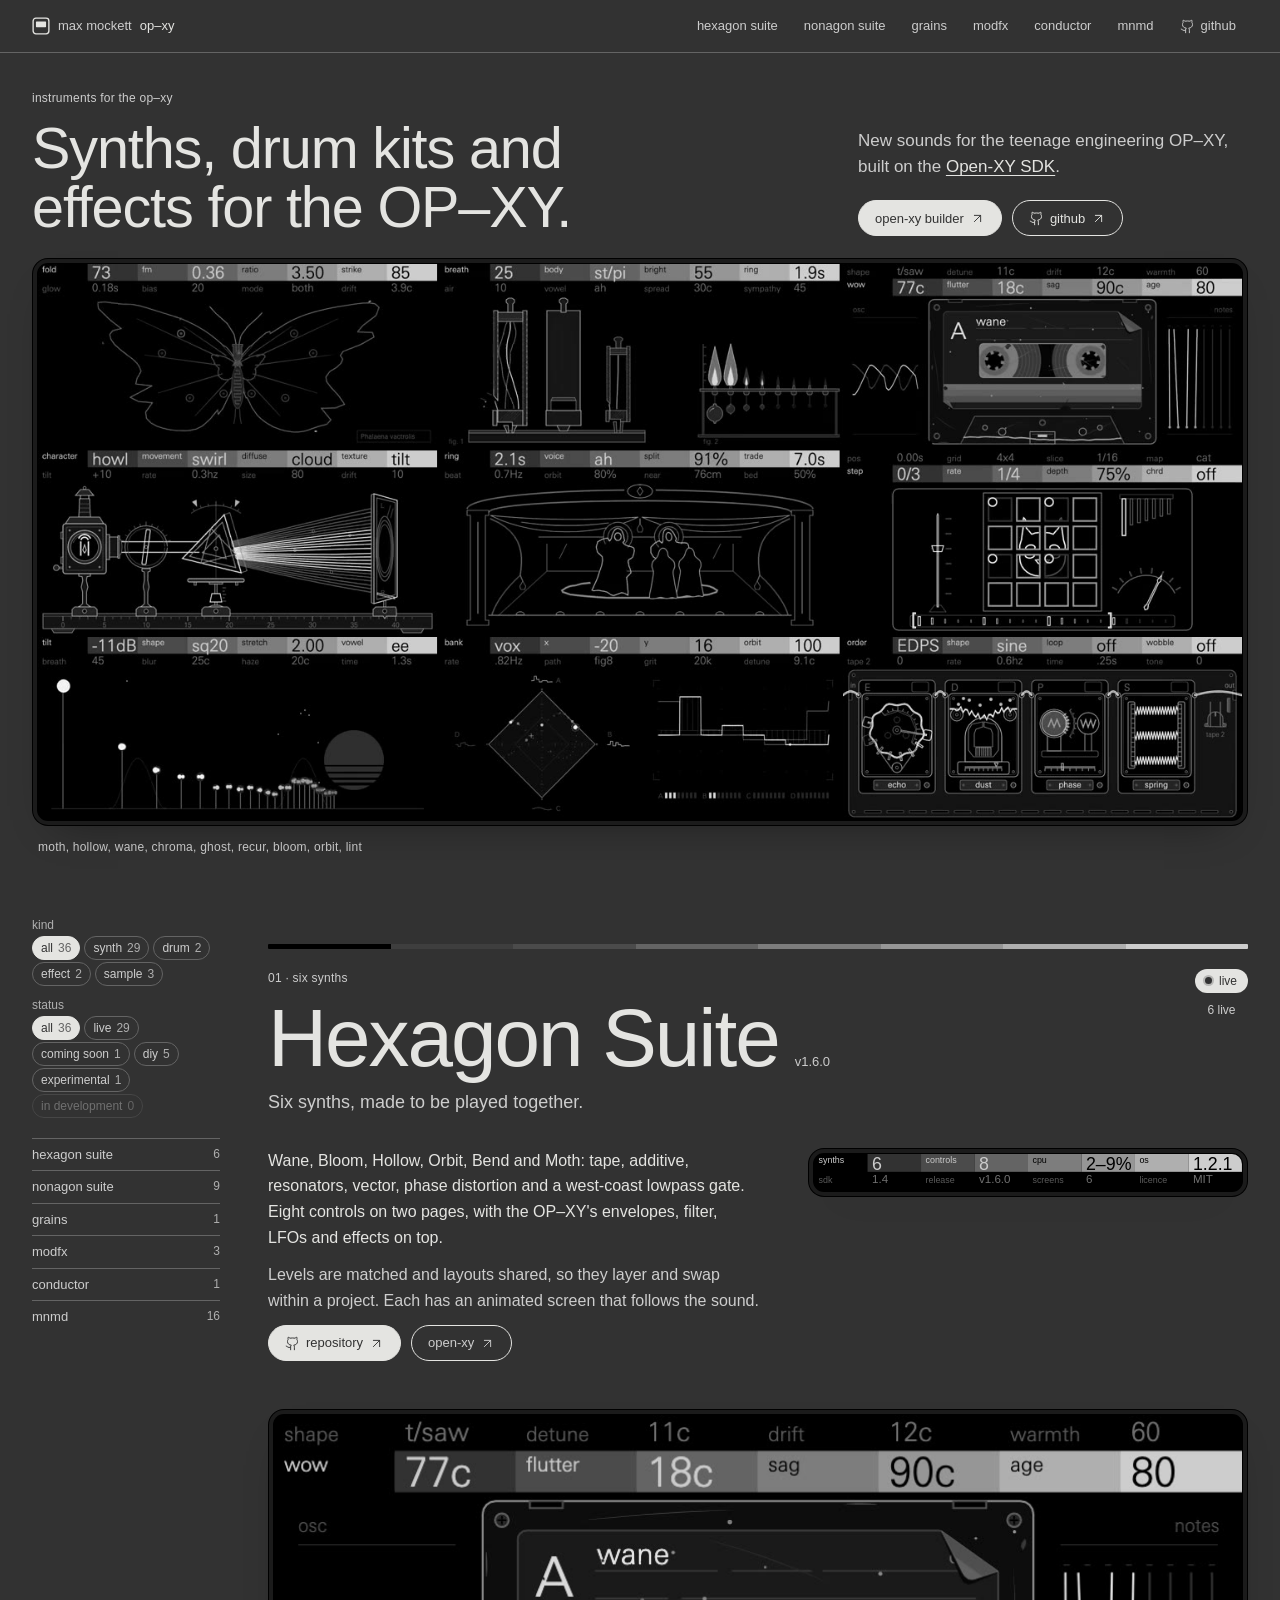
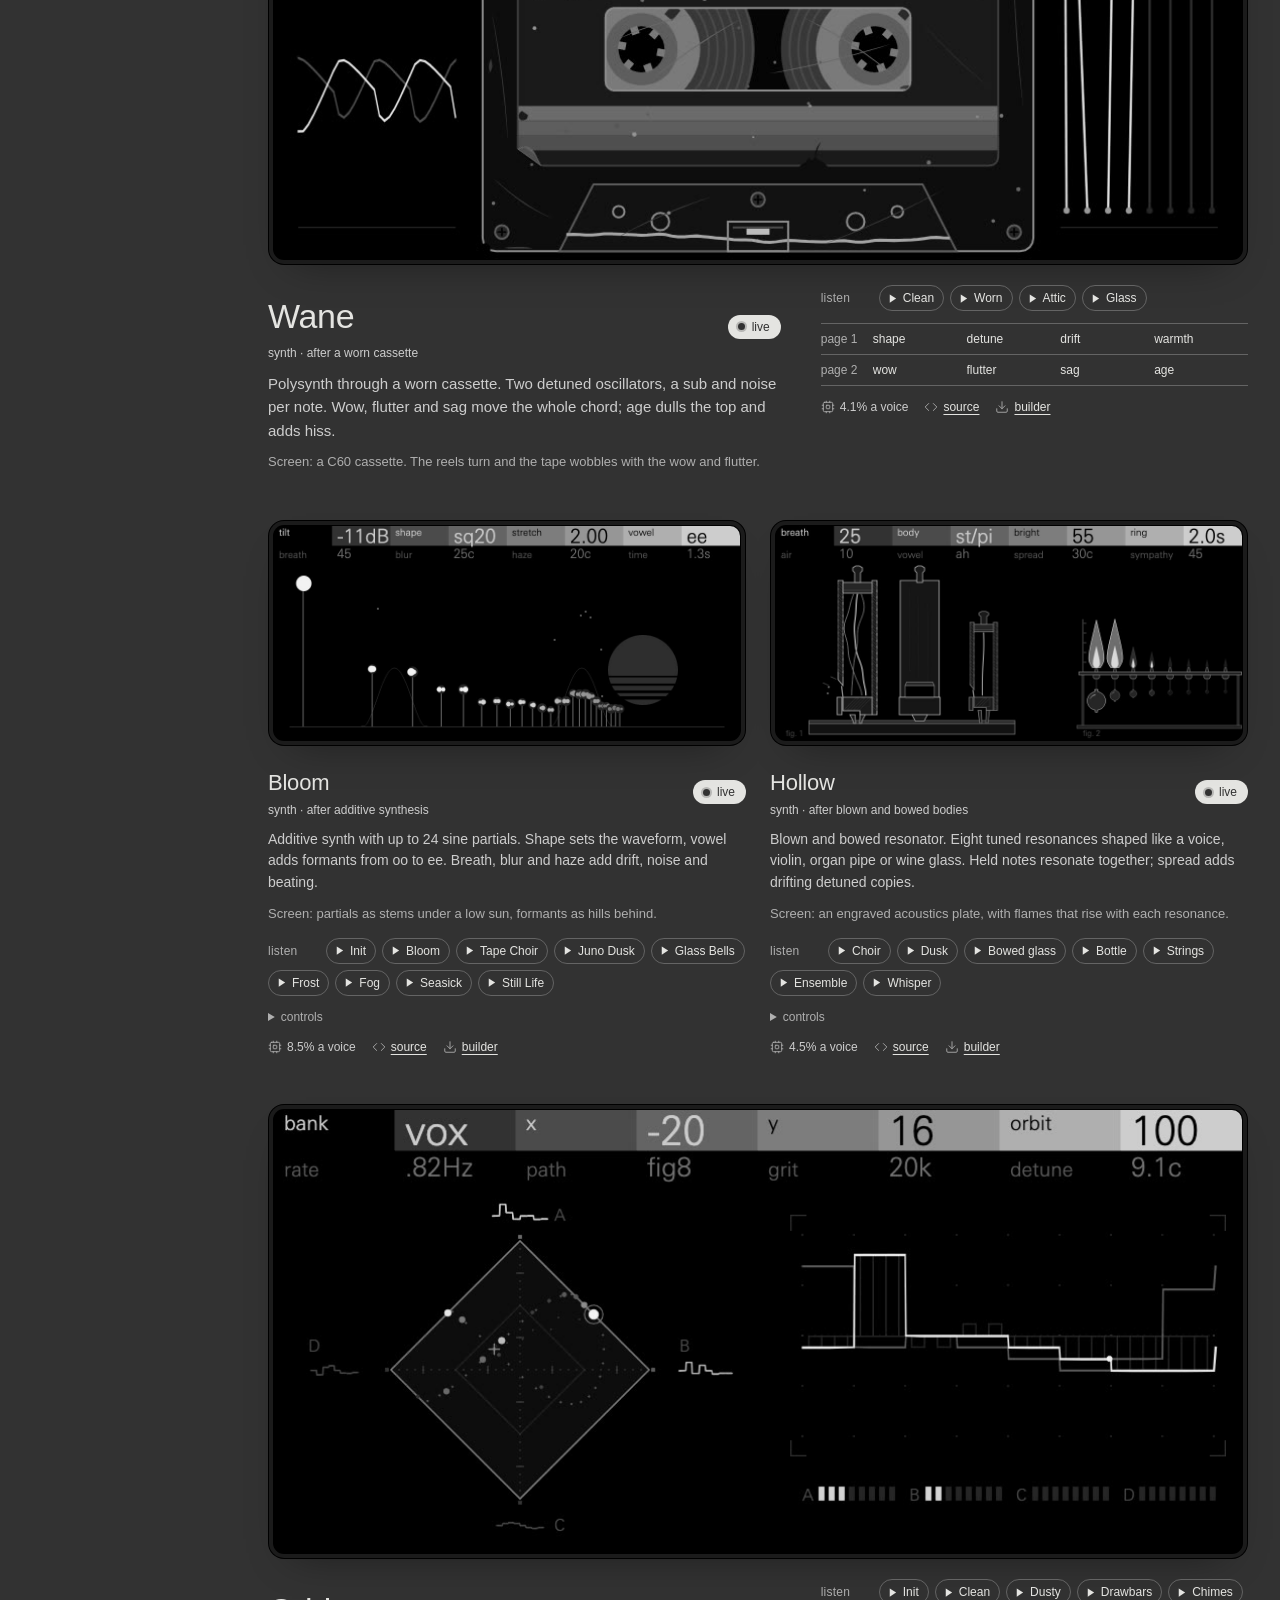
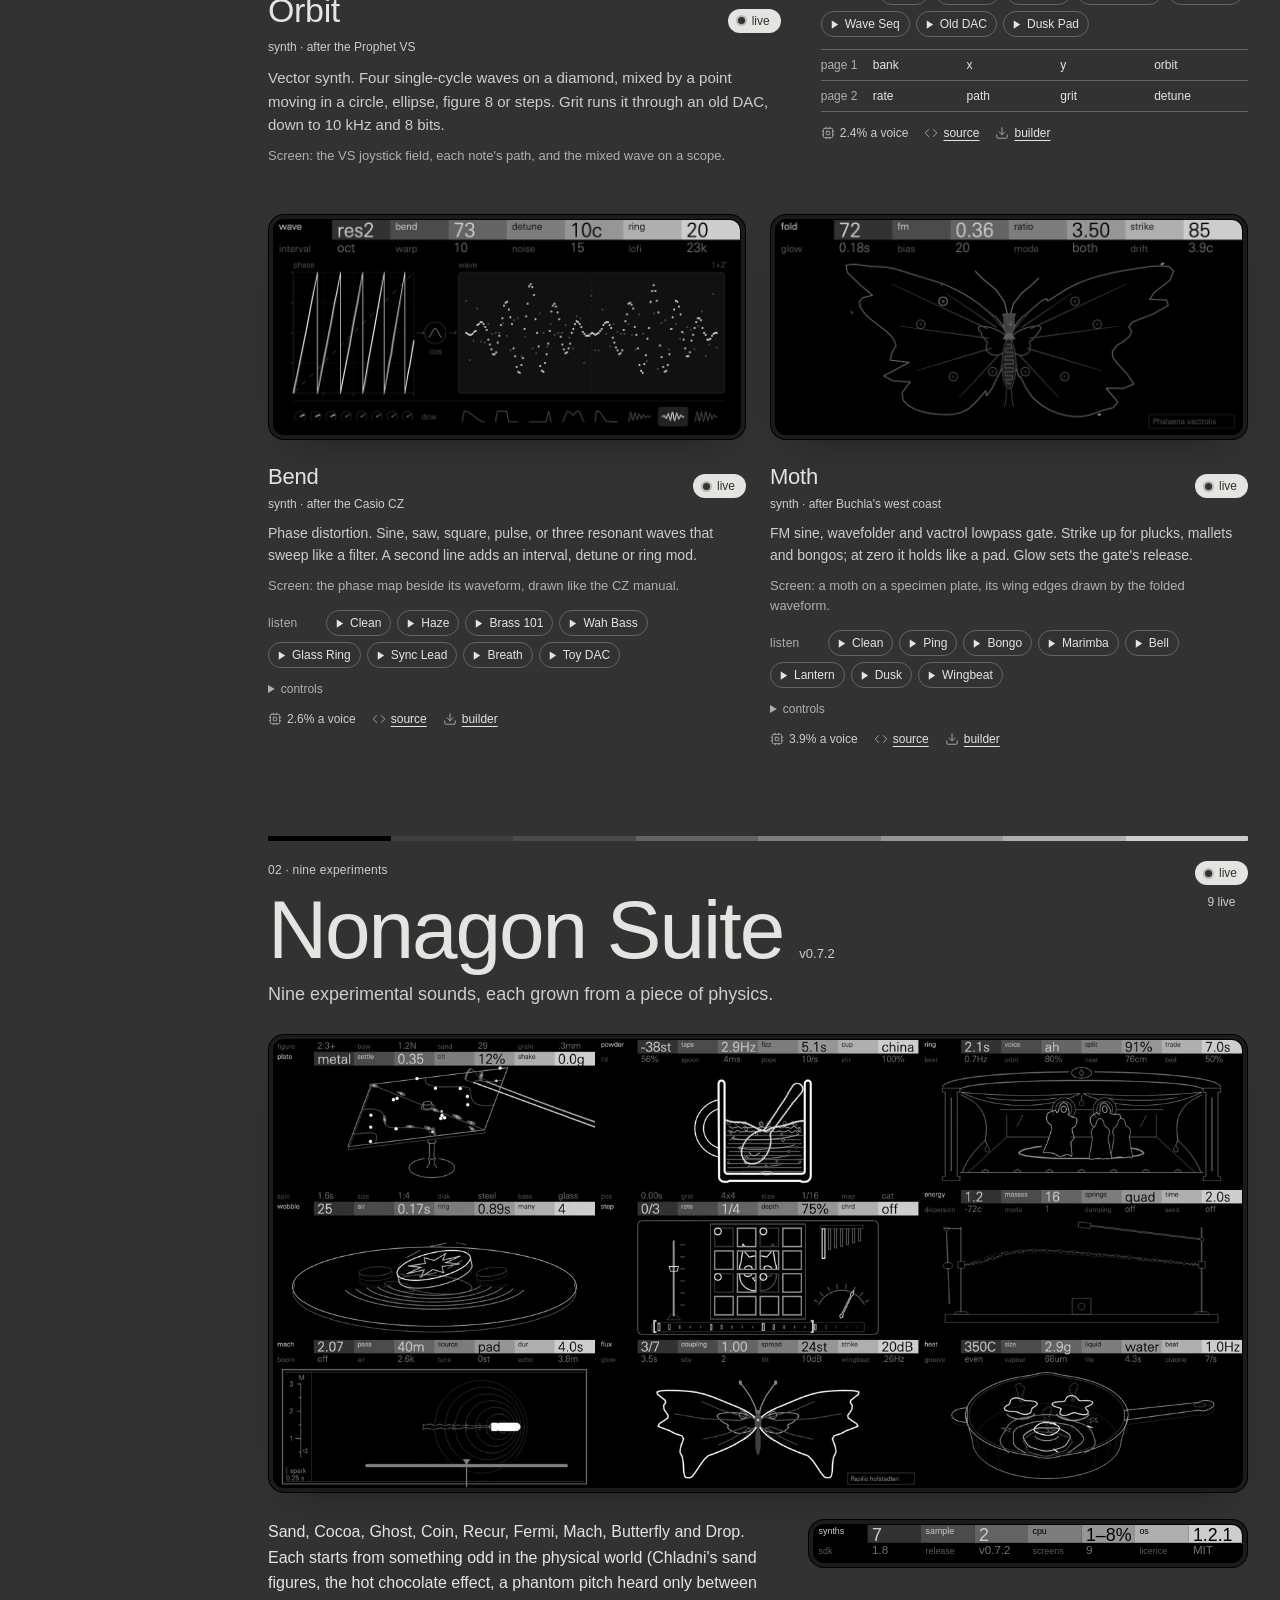
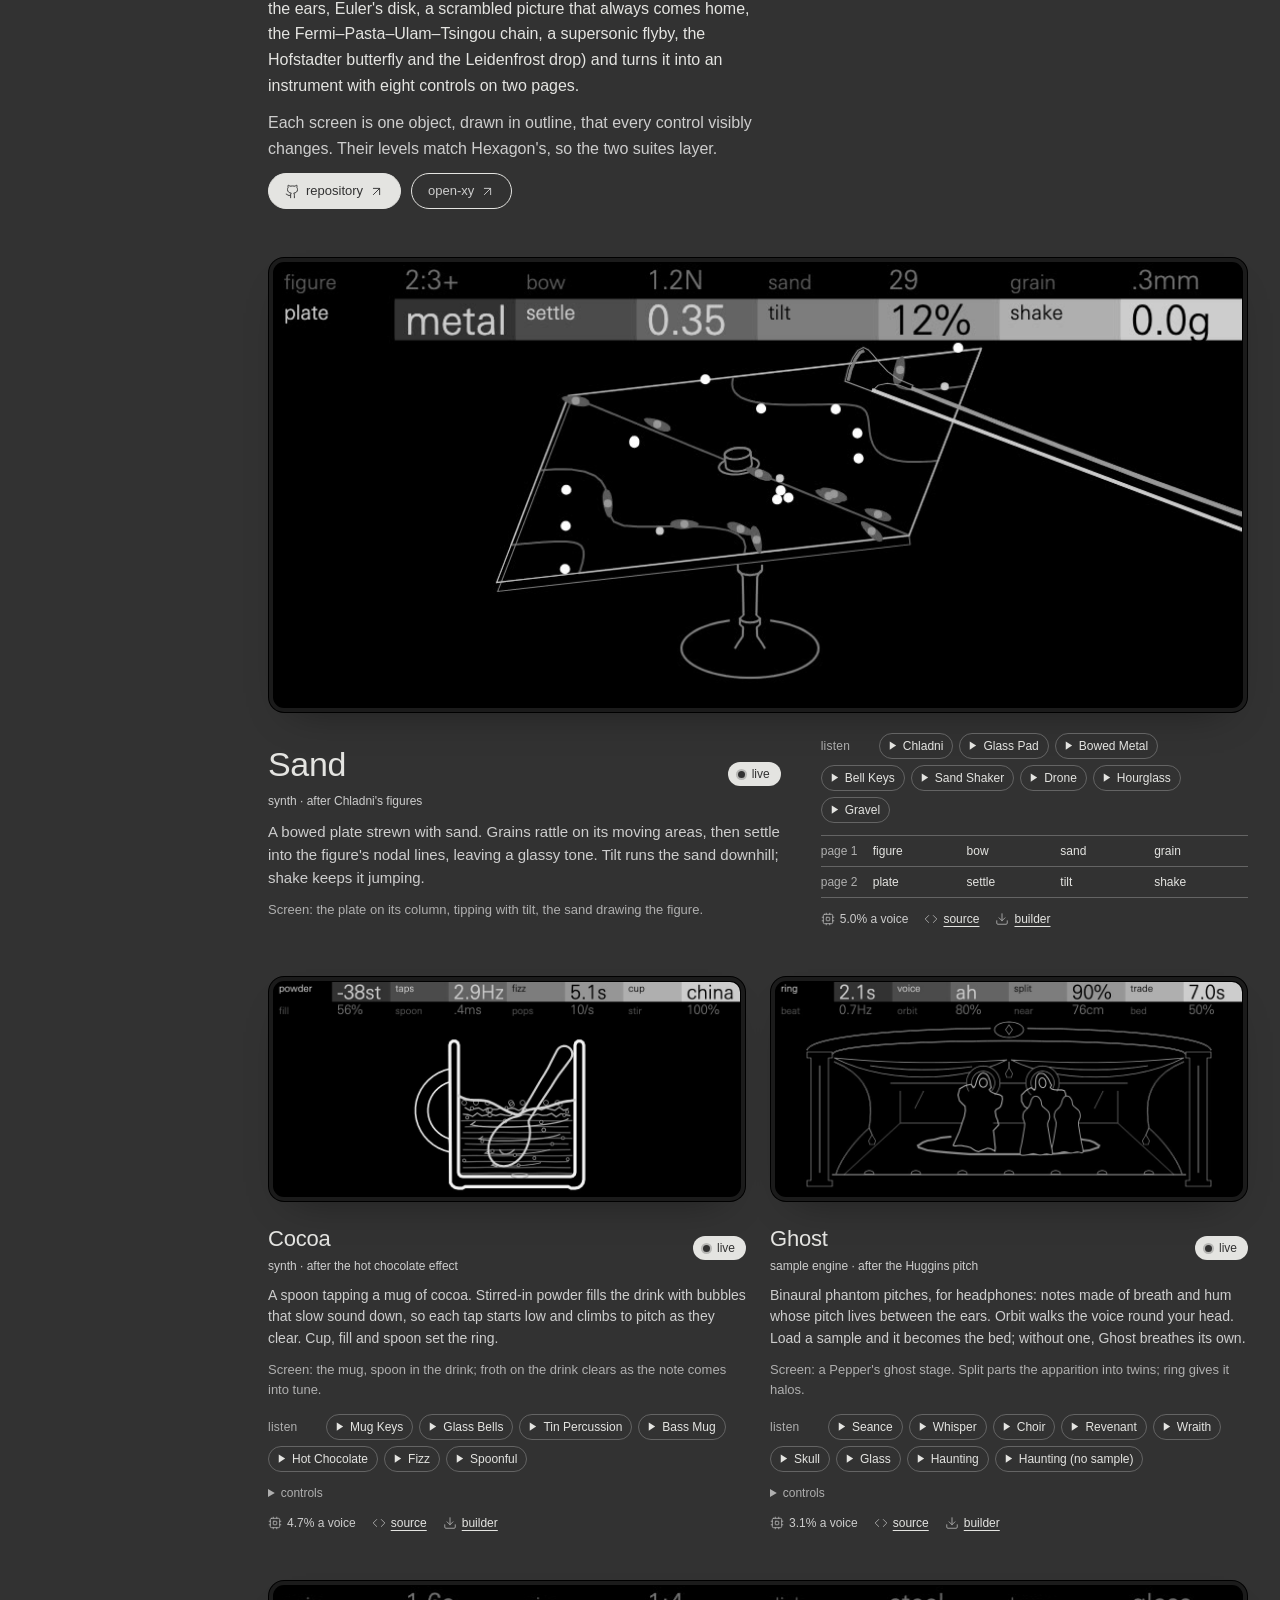
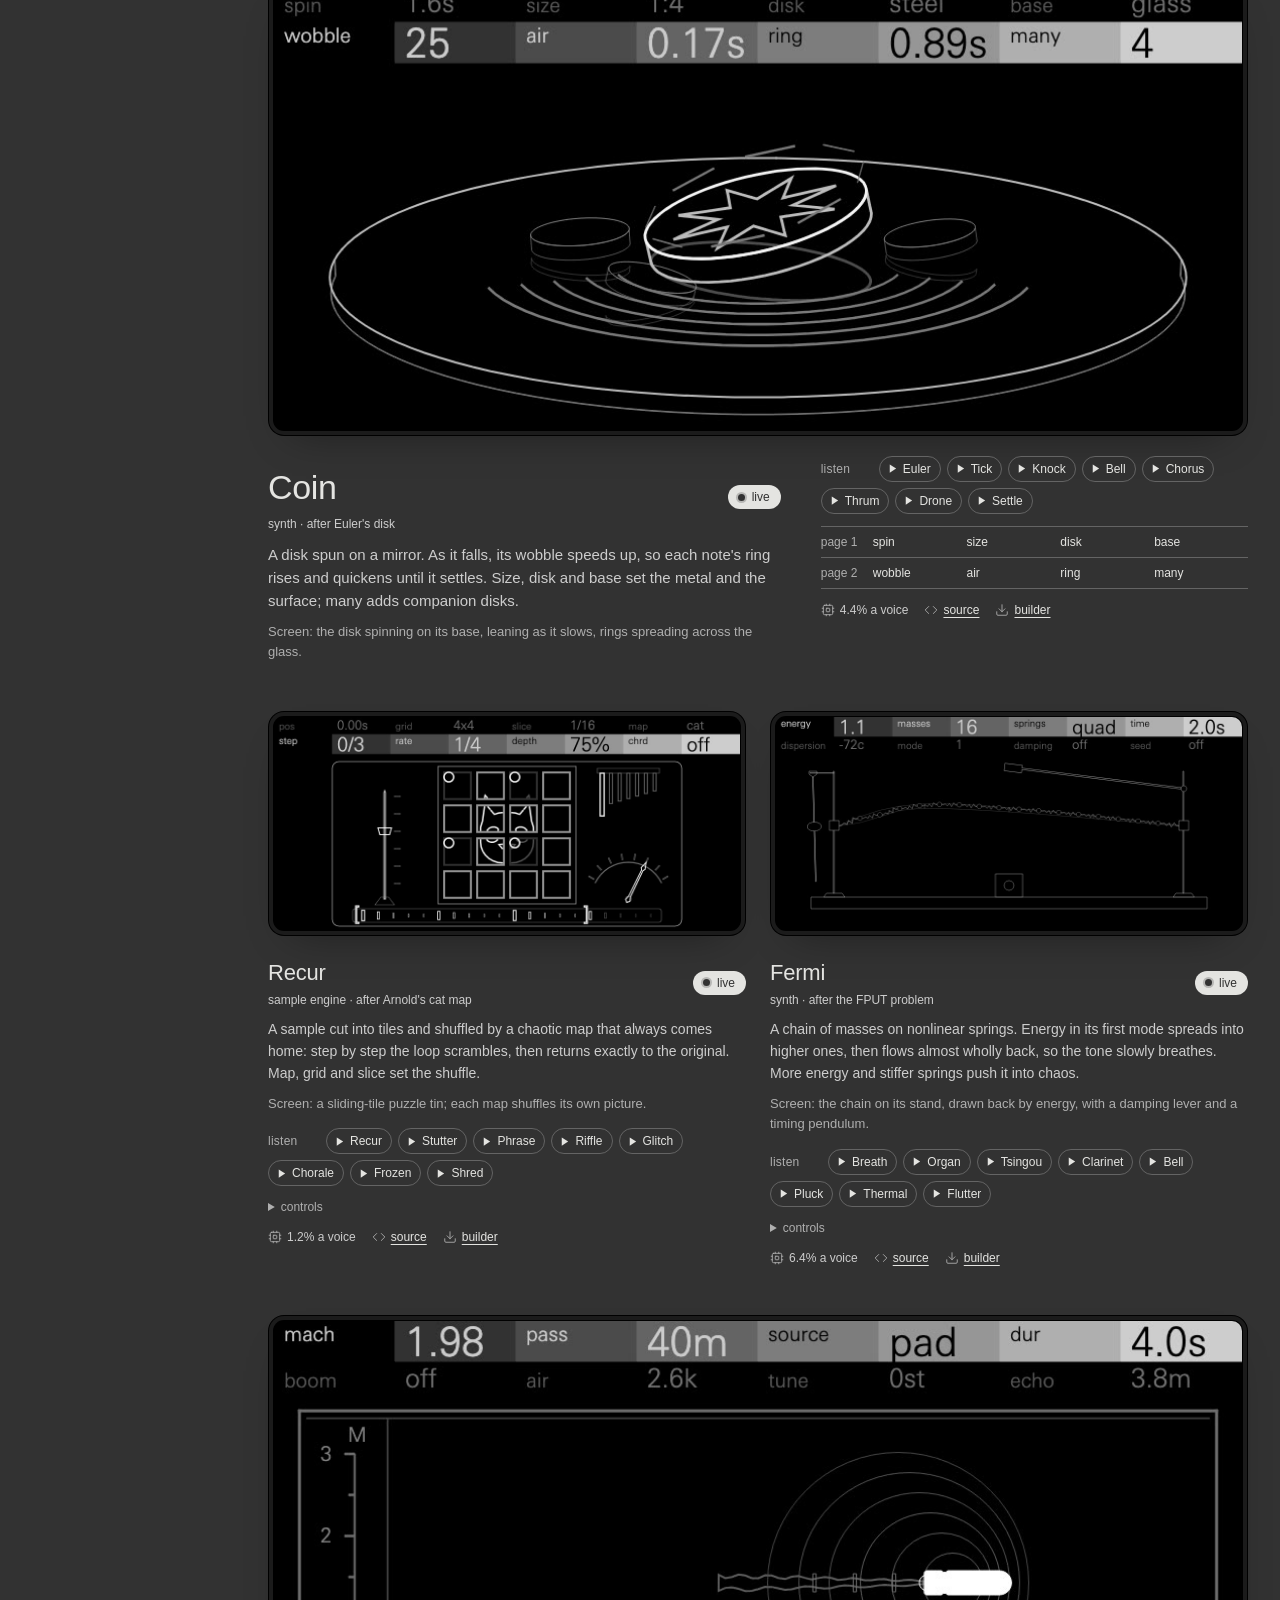
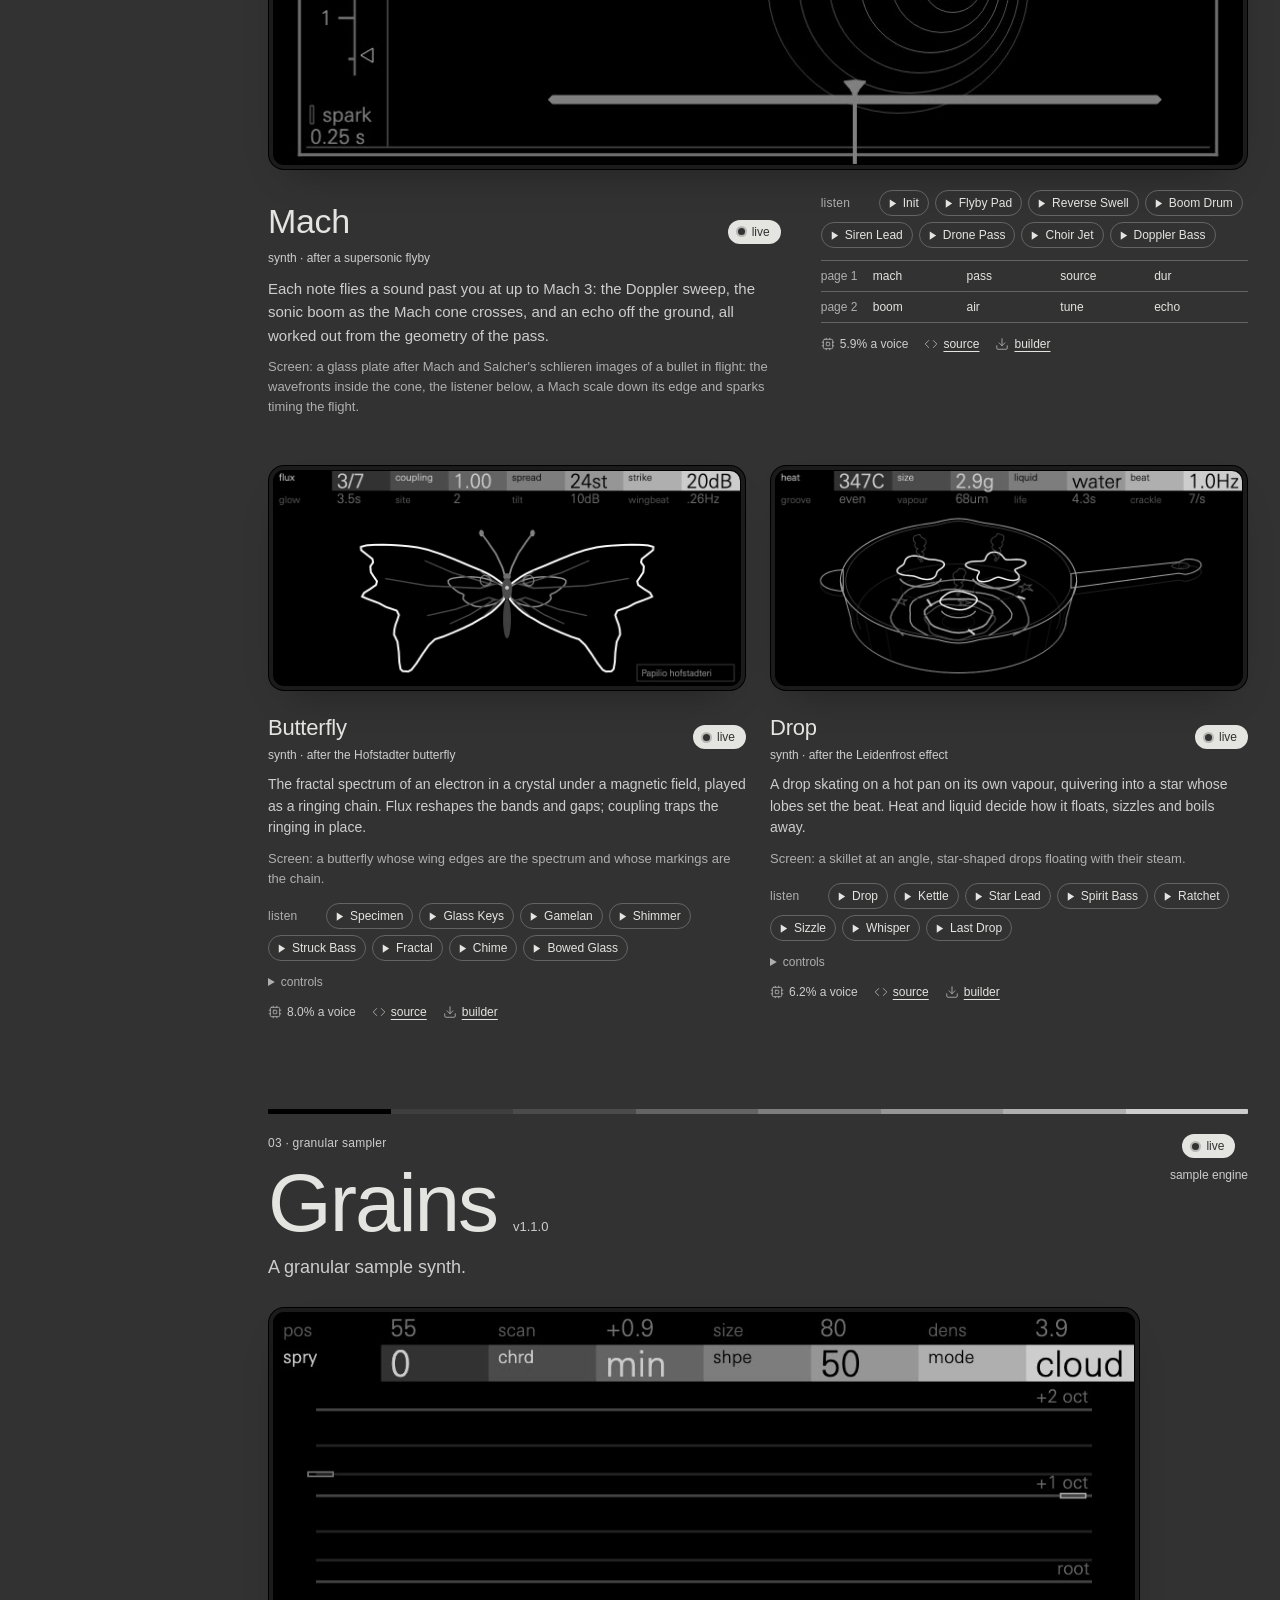
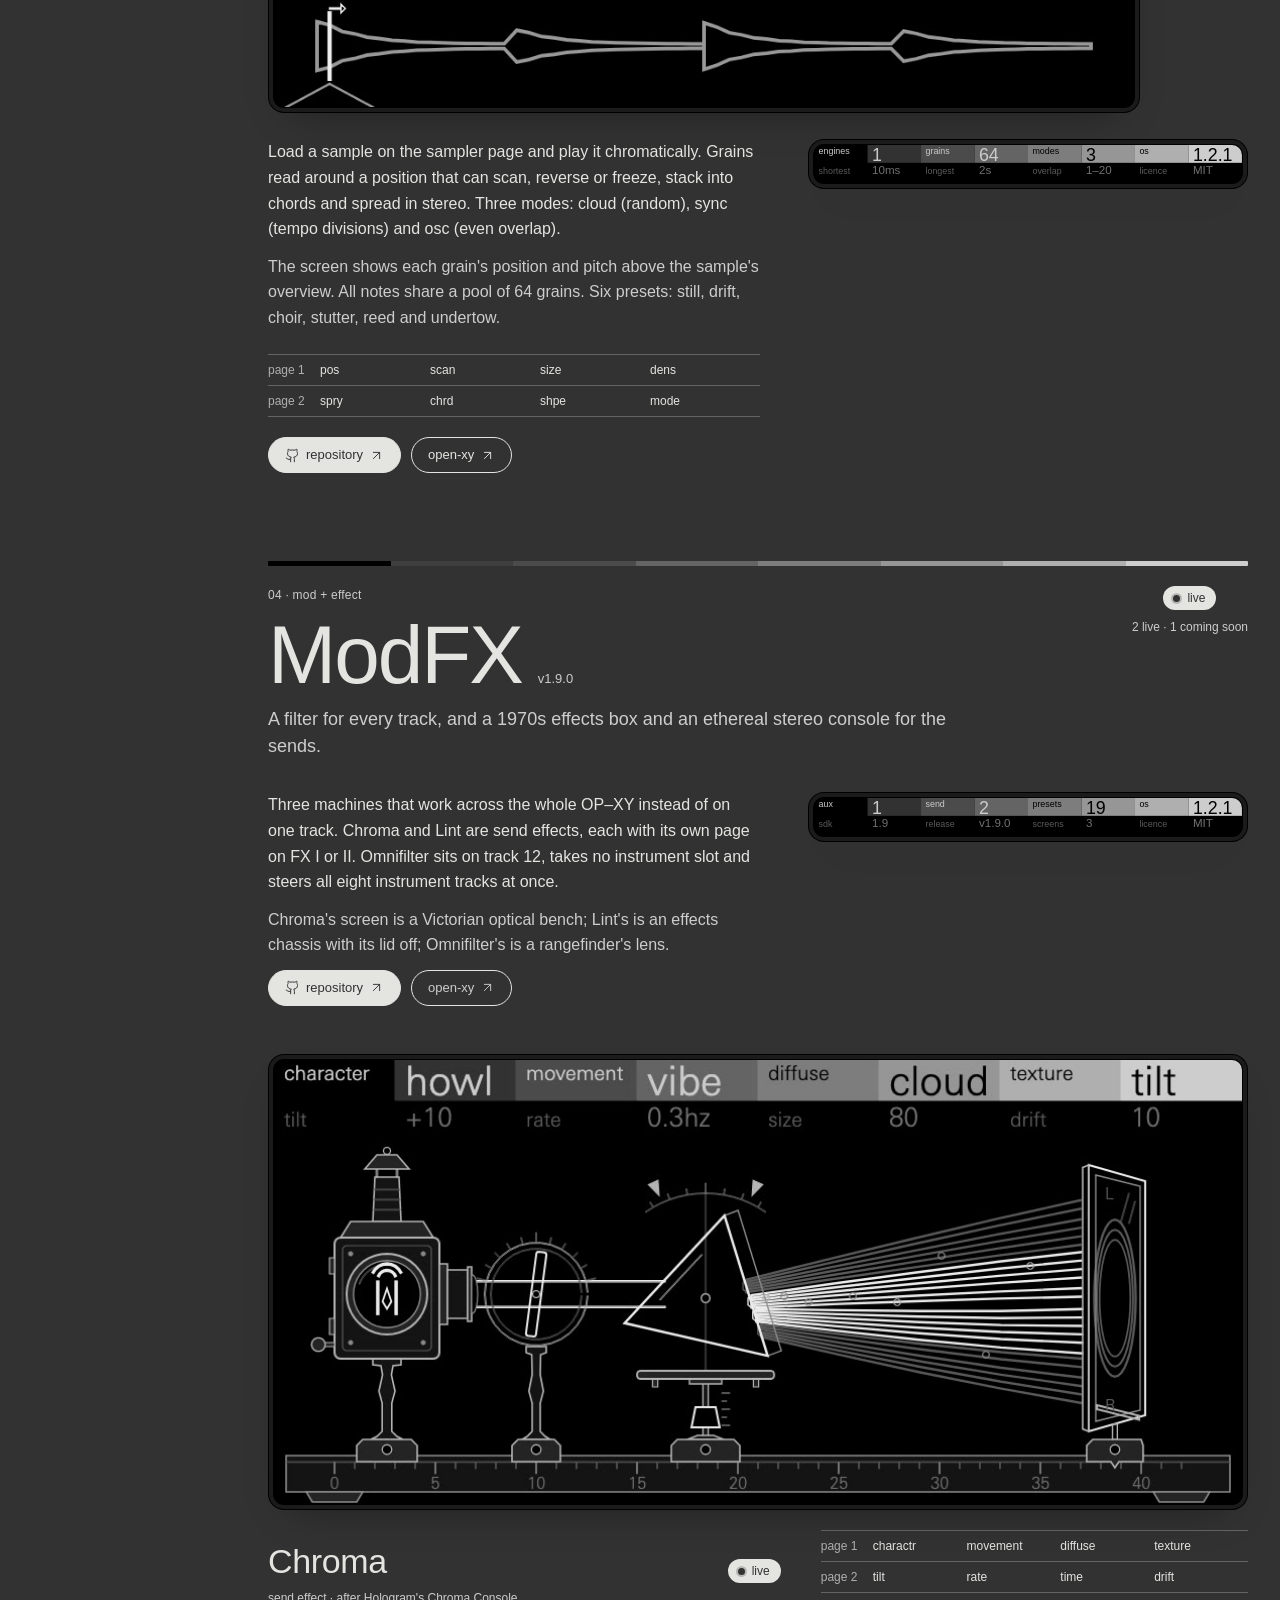
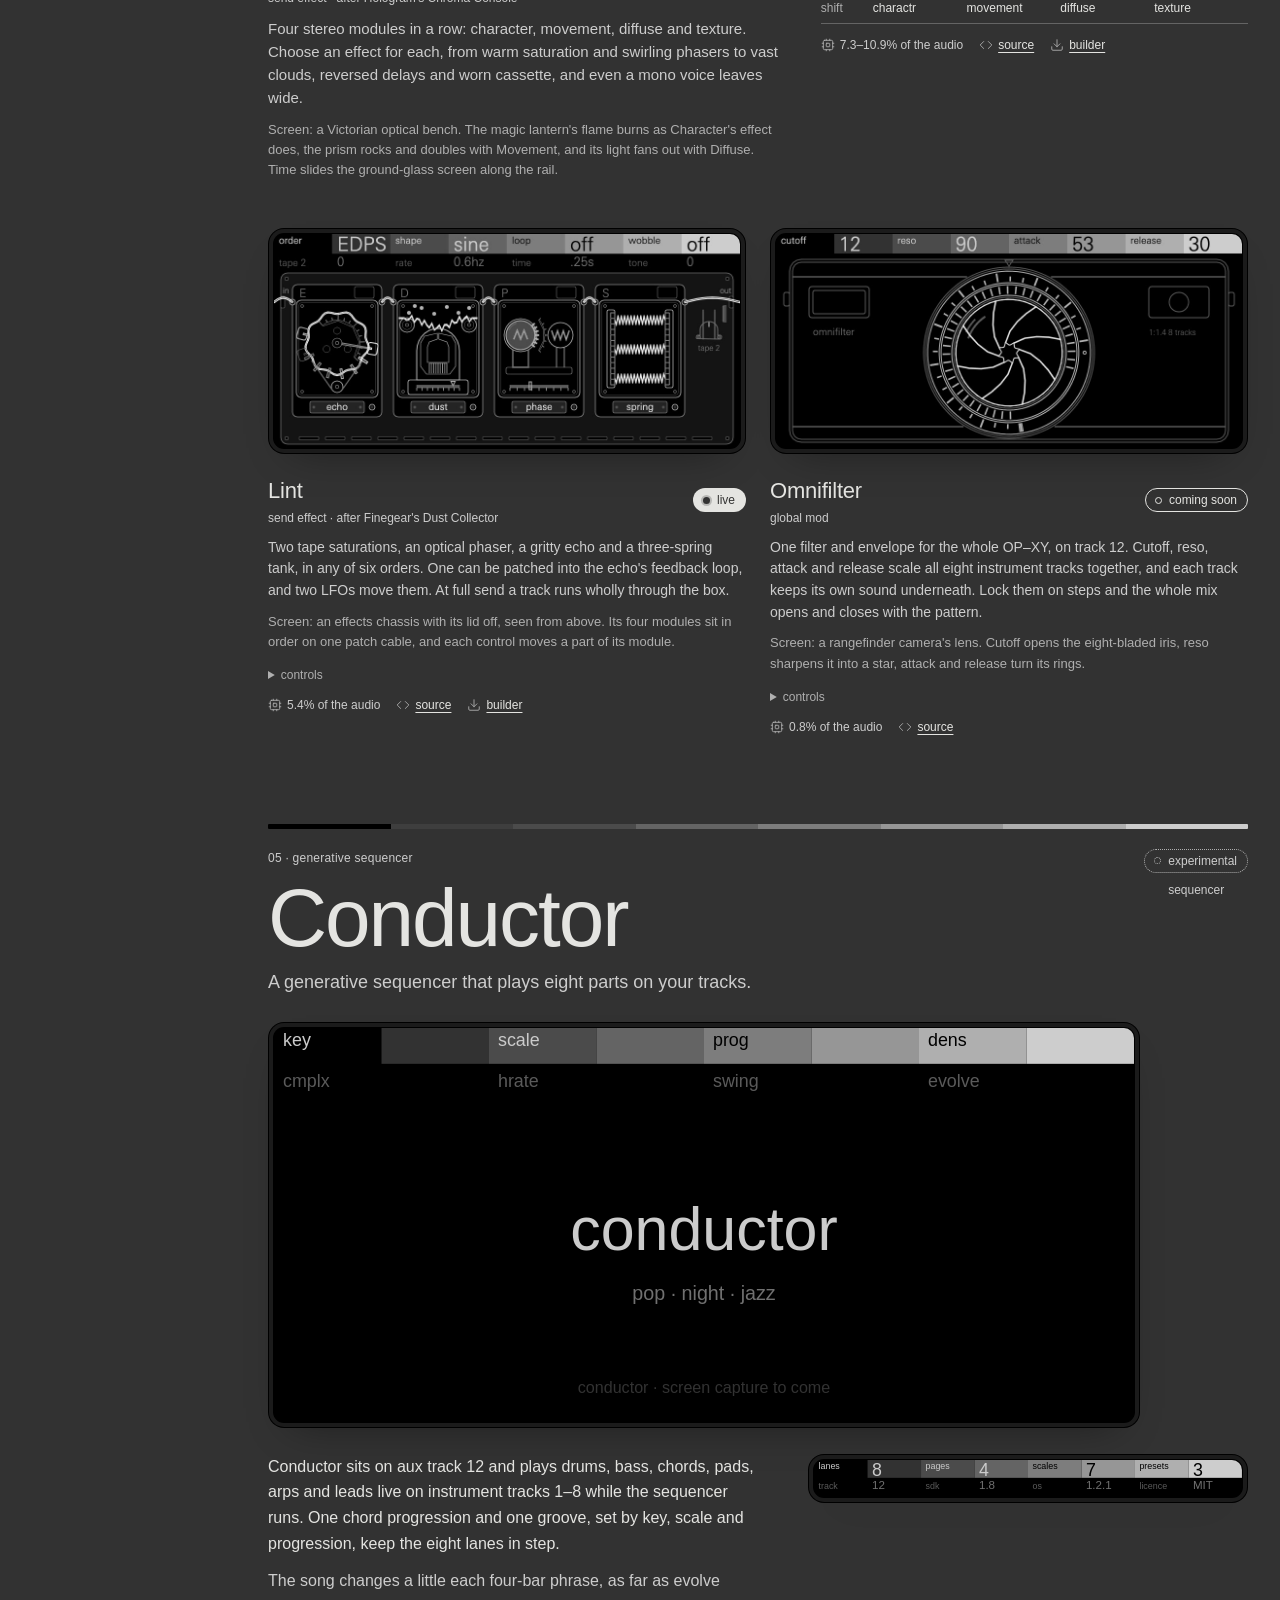
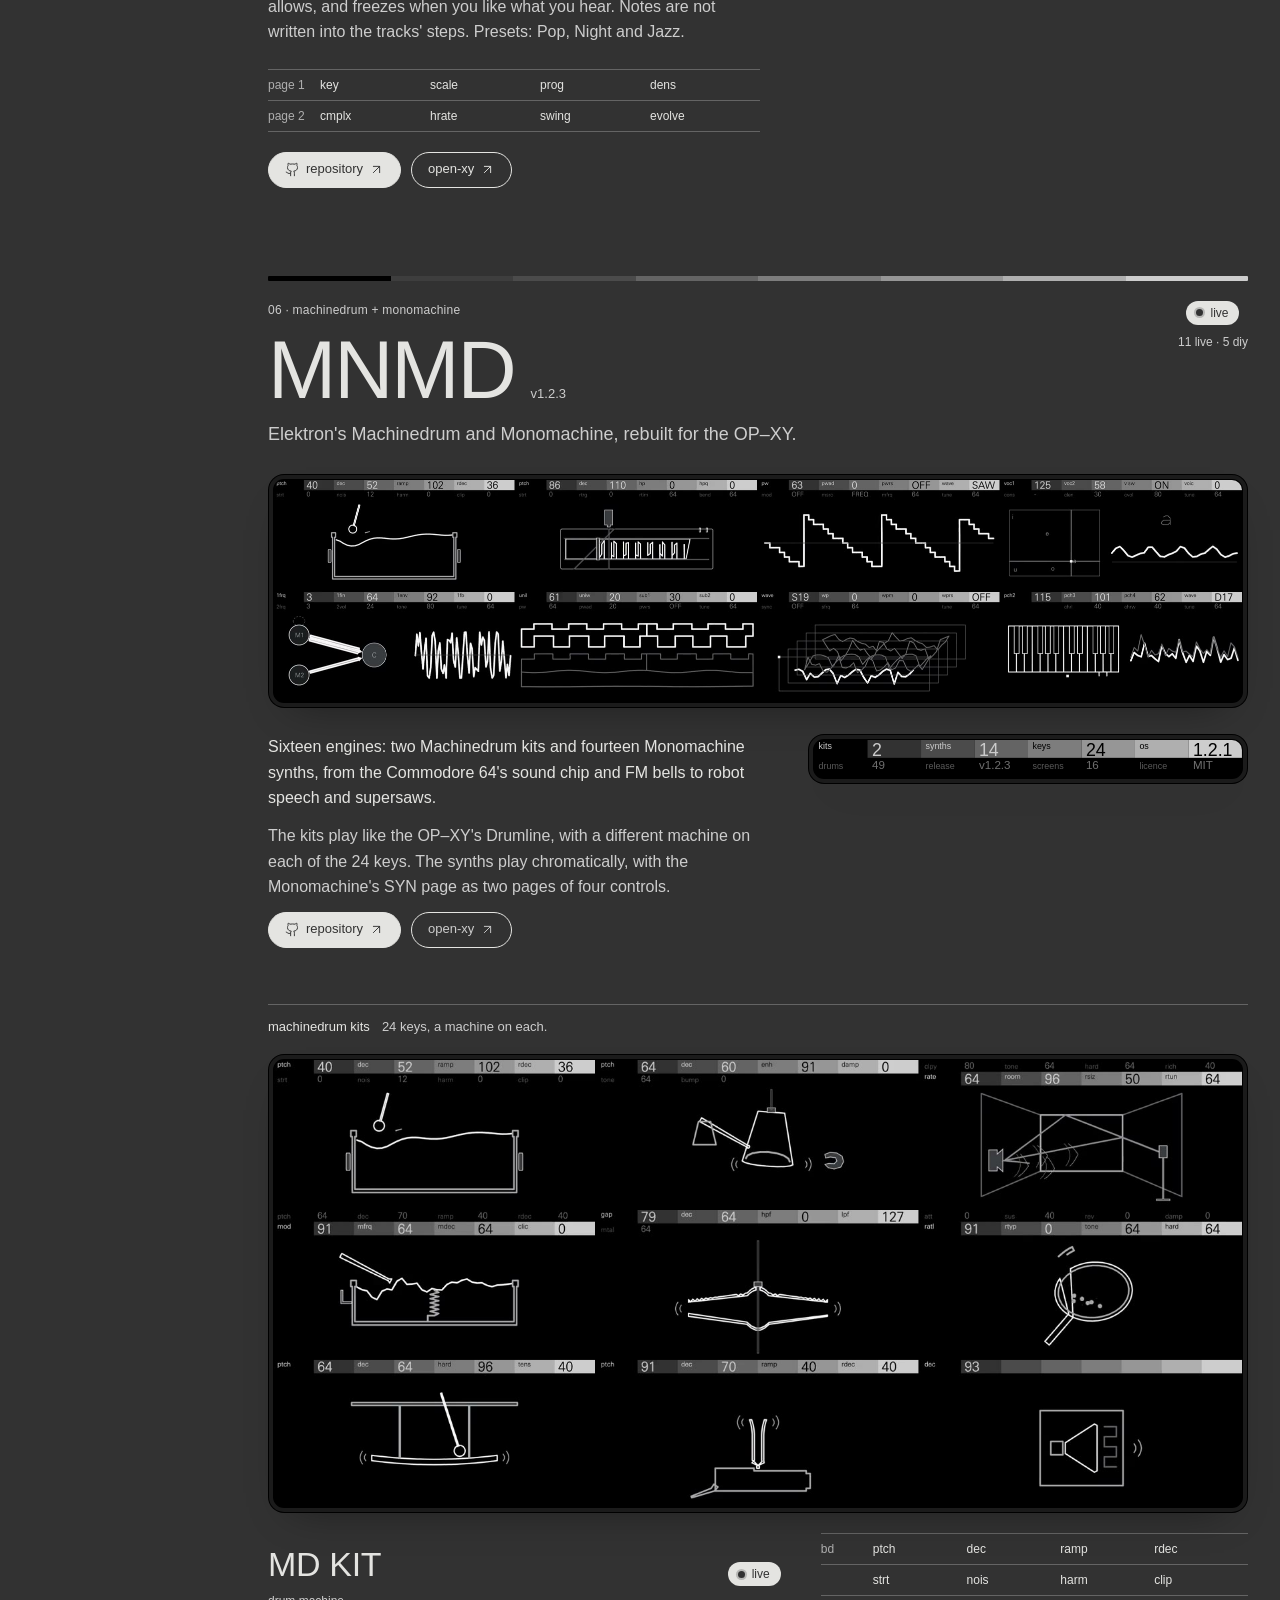
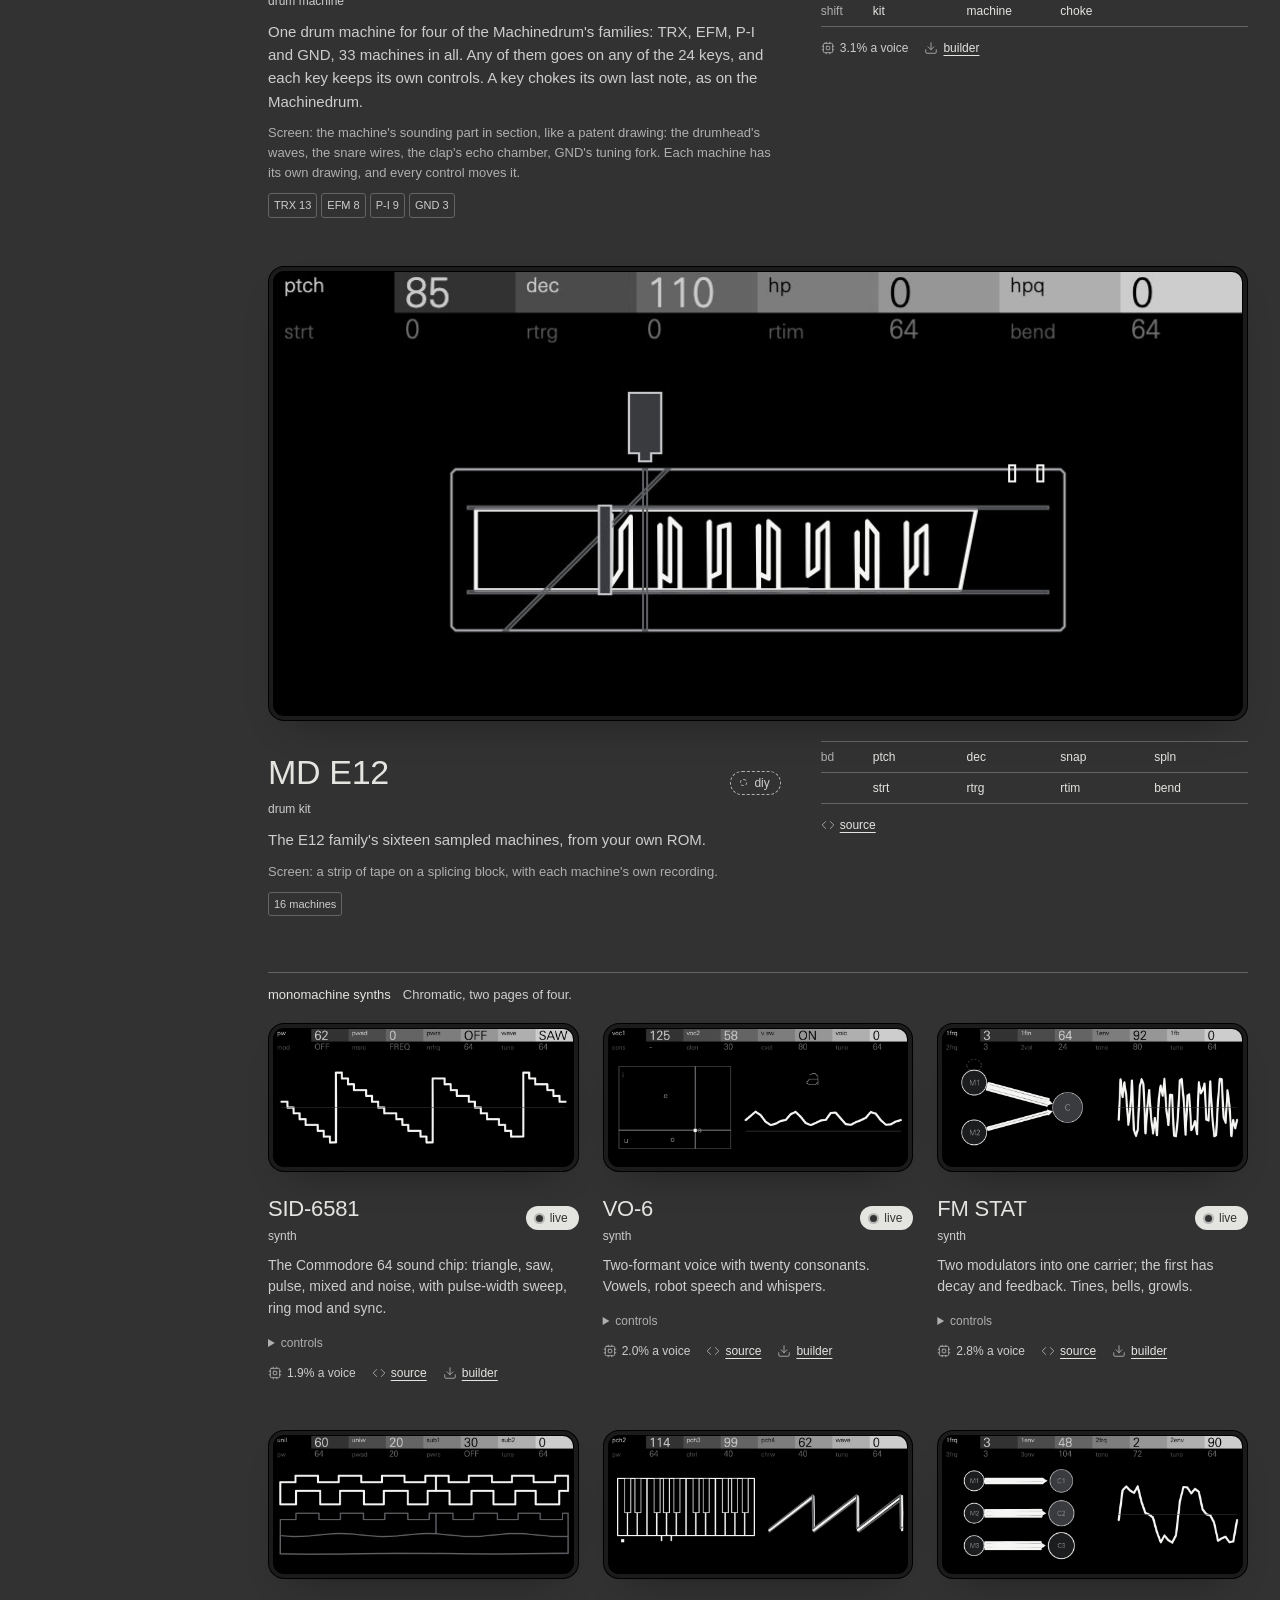
==== index.html @ 98b3a328 "Drop the "in the catalog" status and the all-machines tiles Machines are live once the catalog's mai" ====
<!doctype html>
<html lang="en">
<head>
<meta charset="utf-8">
<meta name="viewport" content="width=device-width, initial-scale=1">
<meta name="color-scheme" content="dark">
<meta name="theme-color" content="#323232">
<title>OP–XY machines · Max Mockett</title>
<meta name="description" content="Synths, drum kits and effects for the teenage engineering OP–XY, by Max Mockett.">
<meta property="og:type" content="website">
<meta property="og:title" content="OP–XY machines · Max Mockett">
<meta property="og:description" content="Hexagon Suite, Nonagon Suite, Grains, ModFX and MNMD: synths, drum kits and effects for the OP–XY.">
<meta property="og:image" content="https://mmockett.github.io/OP-XY/assets/media/hero.jpg">
<meta property="og:url" content="https://mmockett.github.io/OP-XY/">
<meta name="twitter:card" content="summary_large_image">
<link rel="icon" href="assets/icon.svg" type="image/svg+xml">
<link rel="stylesheet" href="style.css">
<script src="data.js" defer></script>
<script src="app.js" defer></script>
</head>
<body>

<header class="bar">
  <div class="wrap bar-in">
    <a class="mark" href="#top" aria-label="Top">
      <svg viewBox="0 0 16 16" aria-hidden="true"><rect x="1" y="1" width="14" height="14" rx="2.5"/><rect x="3.5" y="4" width="9" height="5" rx=".5"/></svg>
      <span>max mockett</span><b>op–xy</b>
    </a>
    <nav class="nav" id="nav" aria-label="Suites"></nav>
    <button class="index-btn" id="index-btn" type="button" aria-haspopup="dialog"><svg class="i" viewBox="0 0 24 24" aria-hidden="true"><path d="M3 12h.01"/><path d="M3 18h.01"/><path d="M3 6h.01"/><path d="M8 12h13"/><path d="M8 18h13"/><path d="M8 6h13"/></svg><span id="where">all machines</span></button>
  </div>
</header>

<main id="top">
  <section class="hero wrap">
    <div class="hero-copy">
      <div>
        <p class="kicker">instruments for the op–xy</p>
        <h1>Synths, drum kits and effects for the OP–XY.</h1>
      </div>
      <div class="hero-side">
        <p class="lead">New sounds for the teenage engineering OP–XY, built on the <a href="https://github.com/etcetc000/open-xy">Open-XY SDK</a>.</p>
        <p class="actions">
        <a class="btn btn-ink" id="hero-builder" href="https://open-xy.com">open-xy builder<svg class="i" viewBox="0 0 24 24" aria-hidden="true"><path d="M7 7h10v10"/><path d="M7 17 17 7"/></svg></a>
        <a class="btn" href="https://github.com/mmockett"><svg class="i" viewBox="0 0 24 24" aria-hidden="true"><path d="M15 22v-4a4.8 4.8 0 0 0-1-3.5c3 0 6-2 6-5.5.08-1.25-.27-2.48-1-3.5.28-1.15.28-2.35 0-3.5 0 0-1 0-3 1.5-2.64-.5-5.36-.5-8 0C6 2 5 2 5 2c-.3 1.15-.3 2.35 0 3.5A5.403 5.403 0 0 0 4 9c0 3.5 3 5.5 6 5.5-.39.49-.68 1.05-.85 1.65-.17.6-.22 1.23-.15 1.85v4"/><path d="M9 18c-4.51 2-5-2-7-2"/></svg>github<svg class="i" viewBox="0 0 24 24" aria-hidden="true"><path d="M7 7h10v10"/><path d="M7 17 17 7"/></svg></a>
        </p>
      </div>
    </div>
    <figure class="device">
      <div class="screen screen-hero" id="hero-media"></div>
      <figcaption class="cap" id="hero-cap">Moth, Hollow, Wane, Chroma, Ghost, Recur, Bloom, Orbit, Lint</figcaption>
    </figure>
  </section>

  <div class="layout">
    <aside class="rail" aria-label="Machines">
      <div class="filters" data-filters></div>
      <ul class="rail-list index" data-index></ul>
    </aside>
    <div id="projects">
    <noscript>
      <div class="wrap">
        <p>The projects: <a href="https://github.com/mmockett/OP-XY-Hexagon">Hexagon Suite</a>, <a href="https://github.com/mmockett/OP-XY-Nonagon">Nonagon Suite</a>, <a href="https://github.com/mmockett/OP-XY-Grains">Grains</a>, <a href="https://github.com/mmockett/OP-XY-ModFX">ModFX</a> and <a href="https://github.com/mmockett/OP-XY-MNMD">MNMD</a>.</p>
      </div>
    </noscript>
    </div>
  </div>

</main>

<footer class="foot">
  <div class="wrap foot-in">
    <p>Made by <a href="https://github.com/mmockett">Max Mockett</a>. All machines are MIT licensed. <span id="synced"></span></p>
    <p class="fine">Not affiliated with, or endorsed by, teenage engineering or Elektron. OP–XY is a trademark of teenage engineering; Machinedrum and Monomachine are trademarks of Elektron. No Elektron code, firmware or ROM data is published here.</p>
  </div>
</footer>

<dialog class="sheet" id="sheet" aria-label="All machines">
  <form method="dialog" class="sheet-head"><span>all machines</span><button class="lb-close" aria-label="Close">close<svg class="i" viewBox="0 0 24 24" aria-hidden="true"><path d="M18 6 6 18"/><path d="m6 6 12 12"/></svg></button></form>
  <div class="filters" data-filters></div>
  <ul class="index sheet-list" data-index></ul>
</dialog>

<dialog class="lightbox" id="lightbox" aria-label="Enlarged screen">
  <form method="dialog"><button class="lb-close" aria-label="Close">close<svg class="i" viewBox="0 0 24 24" aria-hidden="true"><path d="M18 6 6 18"/><path d="m6 6 12 12"/></svg></button></form>
  <div class="screen lb-media" id="lb-media"></div>
  <p class="cap" id="lb-cap"></p>
</dialog>

</body>
</html>
---- style.css ----
/* The OP–XY's own language: a page in the header's dark grey, a black screen,
   aluminium-coloured type, lower-case labels, and the screen header's stepped
   grey bar. The screen's shades and type sizes are the SDK's
   (sdk/browser/display.mjs, docs/ux.md). */

@font-face {
  /* The OP–XY draws its screen in Univers, used here when it is installed.
     To serve a licensed webfont, add it as assets/fonts/xy.woff2 and append
     url("assets/fonts/xy.woff2") format("woff2") to src. */
  font-family: "XY";
  src: local("Univers LT Std"), local("UniversLTStd-Roman"), local("Univers"),
       local("Univers Next");
  font-display: swap;
}

:root {
  --body: #323232;
  --body-2: #4b4b4b;
  --ink: #e4e4e1;
  --ink-2: #cdcdcd;
  --ink-3: #afafaf;
  --rule: #646464;
  --screen: #000;

  /* The screen header's eight steps, black to light grey. */
  --s0: #000000; --s1: #323232; --s2: #4b4b4b; --s3: #646464;
  --s4: #7d7d7d; --s5: #969696; --s6: #afafaf; --s7: #cdcdcd;
  --lit: #cbcbcb;    /* bright header text on the dark half */
  --grey-t: #5a5a5a; /* the other page's titles */
  --grey-v: #707070; /* the other page's values */

  --xy: "XY", "Helvetica Neue", Helvetica, Arial, sans-serif;
  --gut: 16px;
  --max: 1400px;
  --r: 10px;
}

* { box-sizing: border-box; }
html { scroll-padding-top: 64px; -webkit-text-size-adjust: 100%; }
/* Smooth only once the page has settled (app.js): a link into the page must land exactly. */
@media (prefers-reduced-motion: no-preference) { html.settled { scroll-behavior: smooth; } }
body {
  margin: 0; background: var(--body); color: var(--ink);
  font: 400 15px/1.5 var(--xy);
  -webkit-font-smoothing: antialiased; text-rendering: optimizeLegibility;
  font-variant-numeric: tabular-nums;
}
a { color: inherit; text-decoration-thickness: 1px; text-underline-offset: 3px; }
a:hover { color: var(--ink-2); }
:focus-visible { outline: 2px solid var(--ink); outline-offset: 3px; border-radius: 3px; }
h1, h2, h3, p { margin: 0; }
img, video, svg { display: block; max-width: 100%; }

.wrap { width: 100%; max-width: var(--max); margin: 0 auto; padding: 0 var(--gut); }
@media (min-width: 720px) { :root { --gut: 32px; } }

.label, .kicker, .cap, .num, .sub-label {
  font-size: 12px; letter-spacing: .02em; text-transform: lowercase; color: var(--ink-2); font-weight: 400;
}

/* top bar */
.bar { position: sticky; top: 0; z-index: 10; background: rgba(50, 50, 50, .92);
  backdrop-filter: saturate(1.2) blur(10px); -webkit-backdrop-filter: blur(10px); border-bottom: 1px solid var(--rule); }
.bar-in { display: flex; align-items: center; justify-content: space-between; height: 52px; gap: 16px; }
.mark { display: flex; flex: none; align-items: center; gap: 8px; text-decoration: none; font-size: 13px; white-space: nowrap; }
.mark svg { width: 18px; height: 18px; fill: none; stroke: var(--ink); stroke-width: 1.2; }
.mark svg rect + rect { fill: var(--ink); stroke: none; }
.mark span { color: var(--ink-2); }
.mark b { font-weight: 500; }
.nav { display: none; gap: 2px; }
.nav a { display: inline-flex; align-items: center; gap: 6px; font-size: 13px; text-decoration: none; padding: 6px 12px; border-radius: 999px; white-space: nowrap; color: var(--ink-2); }
.nav a:hover { background: var(--body-2); color: var(--ink); }
.nav a[aria-current] { background: var(--ink); color: var(--body); }
.index-btn { all: unset; box-sizing: border-box; display: inline-flex; align-items: center; gap: 8px; min-width: 0; height: 36px; padding: 0 14px; border: 1px solid var(--rule);
  border-radius: 999px; font-size: 13px; color: var(--ink); cursor: pointer; }
.index-btn span { overflow: hidden; text-overflow: ellipsis; white-space: nowrap; }
.index-btn:focus-visible { outline: 2px solid var(--ink); outline-offset: 2px; }
@media (min-width: 900px) { .nav { display: flex; } .index-btn { display: none; } }
@media (max-width: 480px) { .mark span { display: none; } }

/* hero: the title, then nine screens across the whole page */
.hero { padding-top: 32px; padding-bottom: 32px; }
.hero-copy { display: grid; gap: 20px; margin-bottom: 28px; }
.hero h1 { font-size: clamp(36px, 4.5vw, 64px); line-height: 1.02; font-weight: 300; letter-spacing: -.02em; margin: 12px 0 0; max-width: 12em; }
.lead { font-size: 17px; line-height: 1.55; color: var(--ink-2); max-width: 34em; }
.lead a { color: var(--ink); }
.actions { display: flex; flex-wrap: wrap; gap: 10px; margin-top: 20px; }
@media (min-width: 1000px) {
  .hero { padding-top: 36px; }
  .hero-copy { grid-template-columns: 1fr minmax(280px, 26em); align-items: end; gap: 48px; margin-bottom: 28px; }
}
.btn { display: inline-flex; align-items: center; gap: 6px; height: 36px; padding: 0 16px; border-radius: 999px;
  border: 1px solid var(--ink); font-size: 13px; text-decoration: none; white-space: nowrap; transition: background .15s, color .15s; }
.btn:hover { background: var(--ink); color: var(--body); }
.btn-ink { background: var(--ink); color: var(--body); }
.btn-ink:hover { background: var(--ink-2); border-color: var(--ink-2); color: var(--body); }

/* the screen: black glass in a thin bezel */
.device { margin: 0; }
.screen { position: relative; background: var(--screen); border-radius: var(--r); overflow: hidden;
  box-shadow: 0 0 0 1px #000, 0 0 0 5px #1b1b1b, 0 0 0 6px #000, 0 18px 40px -18px rgba(0,0,0,.45); }
.screen video, .screen img { width: 100%; height: 100%; object-fit: cover; }
.screen-hero { aspect-ratio: 1448 / 668; margin: 6px; }
.device .cap { margin-top: 18px; padding-left: 6px; }
.cap a { text-decoration: none; }
.cap a:hover { text-decoration: underline; }
.zoom { cursor: zoom-in; }

/* the hero's nine screens, each a link */
.hot { position: absolute; inset: 0; display: grid; grid-template-columns: repeat(3, 1fr); grid-template-rows: repeat(3, 1fr); }
.hot a { position: relative; display: block; }
.hot a span { position: absolute; left: 8px; bottom: 8px; padding: 3px 8px; border-radius: 999px; background: var(--ink); color: var(--body); font-size: 12px; opacity: 0; transition: opacity .12s; }
.hot a:hover, .hot a:focus-visible { box-shadow: inset 0 0 0 1px var(--ink-3); }
.hot a:hover span, .hot a:focus-visible span { opacity: 1; }
.hot a:focus-visible { outline: none; }

/* the header bar, drawn as the SDK draws it */
.xy { width: 100%; height: auto; font-family: var(--xy); }
.xy text { font-family: var(--xy); }
.spec { margin: 6px; max-width: 600px; }
.hdr-wide { display: none; }
.hdr-narrow { display: grid; gap: 16px; }
@media (min-width: 640px) { .hdr-wide { display: block; } .hdr-narrow { display: none; } }

/* status pills and dots */
.st { display: inline-flex; align-items: center; gap: 7px; height: 24px; padding: 0 10px 0 9px; border-radius: 999px;
  font-size: 12px; line-height: 1; white-space: nowrap; justify-self: start; border: 1px solid transparent; }
.st i { width: 7px; height: 7px; border-radius: 50%; flex: none; }
.st-live { background: var(--ink); color: var(--body); }
.st-live i { background: var(--body); box-shadow: 0 0 0 2px rgba(50,50,50,.25); }
.st-soon { border-color: var(--ink); color: var(--ink); }
.st-soon i { border: 1px solid var(--ink); }
.st-diy { border: 1px dashed var(--ink-3); color: var(--ink-2); }
.st-diy i { border: 1px dashed var(--ink-3); }
.st-lab { border: 1px dotted var(--ink-3); color: var(--ink-2); }
.st-lab i { border: 1px dotted var(--ink-3); }
.st-dev { border: 1px dotted var(--rule); color: var(--ink-3); }
.st-dev i { border: 1px dotted var(--ink-3); }
.pill { display: inline-flex; }

/* a status as a dot alone, in the index */
.dot { display: inline-block; flex: none; width: 7px; height: 7px; border-radius: 50%; border: 1px solid transparent; }
.dot.st-live { background: var(--ink); box-shadow: none; }
.dot.st-soon { border: 1px solid var(--ink); background: transparent; }
.dot.st-diy { border: 1px dashed var(--ink-3); background: transparent; }
.dot.st-lab { border: 1px dotted var(--ink-3); background: transparent; }
.dot.st-dev { border: 1px dotted var(--rule); background: transparent; }

/* filters */
.filters { display: grid; gap: 8px; }
.f-row { display: flex; flex-wrap: wrap; align-items: center; gap: 6px; }
.f-label { width: 44px; font-size: 12px; color: var(--ink-3); }
.chip { font: inherit; font-size: 13px; height: 30px; padding: 0 12px; border-radius: 999px; border: 1px solid var(--rule);
  background: transparent; color: var(--ink-2); cursor: pointer; display: inline-flex; gap: 7px; align-items: center; }
.chip b { font-weight: 400; color: var(--ink-3); }
.chip:hover { border-color: var(--ink); color: var(--ink); }
.chip[aria-pressed="true"] { background: var(--ink); border-color: var(--ink); color: var(--body); }
.chip[aria-pressed="true"] b { color: var(--s3); }
.chip:disabled { opacity: .4; cursor: default; }
.chip:disabled:hover { border-color: var(--rule); color: var(--ink-2); }

.tally { font-size: 12px; color: var(--ink-2); white-space: nowrap; }
.more summary { cursor: pointer; font-size: 12px; color: var(--ink-3); width: max-content; }
.more summary:hover { color: var(--ink); }
.card[hidden], .project[hidden], [data-index] li[hidden] { display: none; }

/* the rail beside the suites, on a wide screen */
.layout { width: 100%; max-width: var(--max); margin: 0 auto; padding: 0 var(--gut); display: grid; grid-template-columns: minmax(0, 1fr); }
.rail { display: none; }
@media (min-width: 1180px) {
  .layout { grid-template-columns: 188px minmax(0, 1fr); gap: 48px; }
  .rail { display: grid; align-content: start; gap: 20px; position: sticky; top: 52px; align-self: start; max-height: calc(100vh - 52px); padding: 28px 0 20px; overflow: hidden; }
  .rail .filters { gap: 10px; }
  .rail .f-row { gap: 2px 4px; }
  .rail .f-label { width: 100%; }
  .rail .chip { height: 24px; padding: 0 8px; font-size: 12px; gap: 5px; }
  .rail-list { overflow-y: auto; scrollbar-width: none; min-height: 0; }
  .rail-list::-webkit-scrollbar { display: none; }
  .rail { grid-template-rows: auto minmax(0, 1fr); }
  .rail-list .ix-suite > ul { display: none; }
  .rail-list .ix-suite.here > ul { display: block; }
}
.index, .index ul { list-style: none; margin: 0; padding: 0; }
.ix-head { display: flex; justify-content: space-between; gap: 8px; padding: 6px 0; font-size: 13px; text-decoration: none; color: var(--ink-2); border-top: 1px solid var(--rule); }
.ix-head span { color: var(--ink-3); font-size: 12px; }
.ix-suite.here > .ix-head, .ix-head:hover { color: var(--ink); }
.ix-suite.here > .ix-head { font-weight: 500; }
.index ul { padding-bottom: 8px; }
.index li[data-machine] a { display: flex; align-items: center; gap: 8px; padding: 3px 0; font-size: 12.5px; text-decoration: none; color: var(--ink-3); }
.index li[data-machine] a:hover { color: var(--ink); }
.index li[data-machine].here a { color: var(--ink); }
.index li[data-machine].here .dot { outline: 1px solid var(--ink); outline-offset: 2px; }

/* the phone's index */
.sheet { border: 0; padding: 16px var(--gut) 32px; margin: 0; width: 100%; max-width: 100%; height: 100%; max-height: 100%; background: var(--body); color: var(--ink); overflow-y: auto; }
.sheet::backdrop { background: var(--body); }
.sheet-head { display: flex; align-items: center; justify-content: space-between; font-size: 13px; margin-bottom: 16px; }
.sheet .chip { height: 28px; padding: 0 10px; }
.sheet-list { margin-top: 20px; }
.sheet-list ul { columns: 2; column-gap: 16px; }
.sheet-list li[data-machine] a { padding: 7px 0; font-size: 14px; color: var(--ink-2); break-inside: avoid; }
.sheet-list .ix-head { padding: 10px 0; font-size: 15px; }

/* the suites */
.project { padding-top: 56px; padding-bottom: 32px; min-width: 0; }
.steps { height: 5px; margin-bottom: 20px; border-radius: 1px;
  background: linear-gradient(90deg, var(--s0) 0 12.5%, #3e3e3e 0 25%, var(--s2) 0 37.5%, var(--s3) 0 50%, var(--s4) 0 62.5%, var(--s5) 0 75%, var(--s6) 0 87.5%, var(--s7) 0); }
.sec-head { display: grid; gap: 10px 24px; grid-template-columns: minmax(0, 1fr); }
@media (min-width: 720px) { .sec-head { grid-template-columns: minmax(0, 1fr) auto; } .num, .sec-head h2, .sub { grid-column: 1; } .sec-tools { grid-column: 2; grid-row: 1 / span 3; flex-direction: column; align-items: flex-end; } }
.num { font-size: 12px; }
.sec-head h2 { font-size: clamp(44px, 6.4vw, 92px); font-weight: 300; letter-spacing: -.025em; line-height: 1; display: flex; flex-wrap: wrap; align-items: baseline; gap: 6px 16px; }
.sec-head h2 small { font-size: 13px; letter-spacing: 0; color: var(--ink-2); }
.sub { font-size: 18px; color: var(--ink-2); max-width: 40em; }
.sec-tools { display: flex; flex-wrap: wrap; gap: 8px 12px; align-items: center; }

.p-media { margin: 32px 6px 0; }
.p-media .screen { aspect-ratio: 1932 / 444; }
.p-media.solo { max-width: 860px; }
.p-media.solo .screen { aspect-ratio: 480 / 220; }
.p-body { display: grid; gap: 28px; margin-top: 32px; }
@media (min-width: 900px) { .p-body { grid-template-columns: minmax(0, 1fr) minmax(320px, 440px); gap: 48px; align-items: start; } }
.p-desc p { font-size: 16px; line-height: 1.6; max-width: 38em; }
.p-desc p + p { margin-top: 12px; color: var(--ink-2); }
.p-desc .ctrls { max-width: 600px; margin-top: 24px; }

.group-h { display: flex; align-items: baseline; gap: 12px; margin: 56px 0 18px; padding-top: 12px; border-top: 1px solid var(--rule); }
.group-h[hidden] { display: none; }
.group-h h3 { font-size: 13px; font-weight: 500; }
.group-h span { font-size: 13px; color: var(--ink-2); }

/* the machines: wide, then two side by side, then three to a row */
.cards { display: grid; gap: 48px 24px; grid-template-columns: repeat(12, minmax(0, 1fr)); margin-top: 48px; }
.cards[hidden] { display: none; }
.group-h + .cards { margin-top: 0; }
.card { display: grid; gap: 14px; align-content: start; grid-column: span 12; min-width: 0; }
.card .screen { aspect-ratio: 480 / 220; margin: 6px; }
.card-body { display: grid; gap: 14px; min-width: 0; }
.card-main { display: grid; gap: 10px; align-content: start; min-width: 0; }
.card-side { display: grid; gap: 12px; align-content: start; min-width: 0; }
@media (min-width: 720px) {
  .card.pair { grid-column: span 6; }
  .card.compact { grid-column: span 6; }
}
@media (min-width: 1000px) {
  .card.compact { grid-column: span 4; }
  .card.feature .card-body { grid-template-columns: minmax(0, 1.2fr) minmax(0, 1fr); gap: 40px; margin-top: 6px; }
  .card.feature .card-h h3 { font-size: 34px; font-weight: 300; }
  .card.feature p { font-size: 15px; }
}
.thumbs { display: flex; gap: 8px; margin: 2px 6px 0; }
.thumbs button { all: unset; cursor: pointer; width: 64px; aspect-ratio: 480/220; border-radius: 4px; overflow: hidden; background: #000;
  outline: 1px solid var(--rule); outline-offset: 1px; }
.thumbs button[aria-current="true"] { outline: 1px solid var(--ink); }
.thumbs button:focus-visible { outline: 2px solid var(--ink); }
.thumbs img { width: 100%; height: 100%; object-fit: cover; }
.card-h { display: flex; align-items: center; justify-content: space-between; gap: 12px; margin-top: 6px; }
.card-h h3 { font-size: 22px; font-weight: 400; letter-spacing: -.01em; }
.card-h h3 small { display: block; font-size: 12px; font-weight: 400; color: var(--ink-2); letter-spacing: 0; margin-top: 2px; }
.card p { font-size: 14px; line-height: 1.55; color: var(--ink-2); }
.card p.scr { font-size: 13px; color: var(--ink-3); }
.more[open] summary { margin-bottom: 8px; }
.card.feature .more summary { display: none; }
.ctrls { display: grid; grid-template-columns: 52px repeat(4, 1fr); font-size: 12px; border-top: 1px solid var(--rule); }
.ctrls > * { padding: 6px 0; border-bottom: 1px solid var(--rule); white-space: nowrap; overflow: hidden; text-overflow: ellipsis; }
.ctrls span { color: var(--ink-3); }
.ctrls em { font-style: normal; color: var(--ink-3); }
.keys { display: flex; flex-wrap: wrap; gap: 4px; }
.keys span { font-size: 11px; min-width: 30px; text-align: center; padding: 3px 5px; border: 1px solid var(--rule); border-radius: 3px; color: var(--ink-2); }
.sounds { display: flex; flex-wrap: wrap; align-items: center; gap: 6px; }
.sounds[hidden] { display: none; }
.sounds .label { font-size: 12px; color: var(--ink-3); width: 52px; }
.snd { all: unset; cursor: pointer; position: relative; overflow: hidden; display: inline-flex; align-items: center; gap: 5px;
  font-size: 12px; line-height: 1; padding: 6px 9px 6px 7px; border: 1px solid var(--rule); border-radius: 999px; color: var(--ink); }
.snd .i { width: 11px; height: 11px; fill: currentColor; stroke: none; }
.snd::after { content: ""; position: absolute; left: 0; bottom: 0; height: 2px; width: var(--done, 0%); background: var(--ink); }
.snd:hover { border-color: var(--ink-3); }
.snd[aria-pressed="true"] { border-color: var(--ink); }
.snd:focus-visible { outline: 2px solid var(--ink); outline-offset: 2px; }
.meta { display: flex; flex-wrap: wrap; gap: 6px 16px; font-size: 12px; color: var(--ink-2); }
.meta a { color: var(--ink); }
.meta:empty { display: none; }
#empty { padding: 48px 0; }

/* footer */
.foot { border-top: 1px solid var(--ink); padding: 28px 0 48px; font-size: 13px; }
.foot-in { display: grid; gap: 10px; }
.foot .fine { color: var(--ink-3); font-size: 12px; max-width: 70em; }
#synced { color: var(--ink-3); }

/* lightbox */
.lightbox { border: 0; padding: 0; background: transparent; max-width: min(1200px, 96vw); width: 96vw; overflow: visible; }
.lightbox::backdrop { background: rgba(10,10,10,.82); backdrop-filter: blur(4px); }
.lightbox form { display: flex; justify-content: flex-end; margin-bottom: 14px; }
.lb-close { font: inherit; font-size: 13px; color: #ddd; background: none; border: 1px solid #555; border-radius: 999px; height: 32px; padding: 0 14px; cursor: pointer; }
.lb-close:hover { border-color: #ddd; }
.lb-media { margin: 6px; }
.lightbox .cap { color: #aaa; margin-top: 18px; padding-left: 6px; text-transform: none; }

/* Lucide icons, drawn at the type's weight */
.i { width: 14px; height: 14px; flex: none; fill: none; stroke: currentColor; stroke-width: 1.5;
  stroke-linecap: round; stroke-linejoin: round; display: inline-block; vertical-align: -2px; }
.btn .i, .nav .i, .lb-close .i { width: 15px; height: 15px; }
.nav a { display: inline-flex; align-items: center; gap: 6px; }
.meta > * { display: inline-flex; align-items: center; gap: 5px; }
.meta .i { color: var(--ink-3); }
.lb-close { display: inline-flex; align-items: center; gap: 6px; }

/* placeholder screen */
.blank text { font-family: var(--xy); }
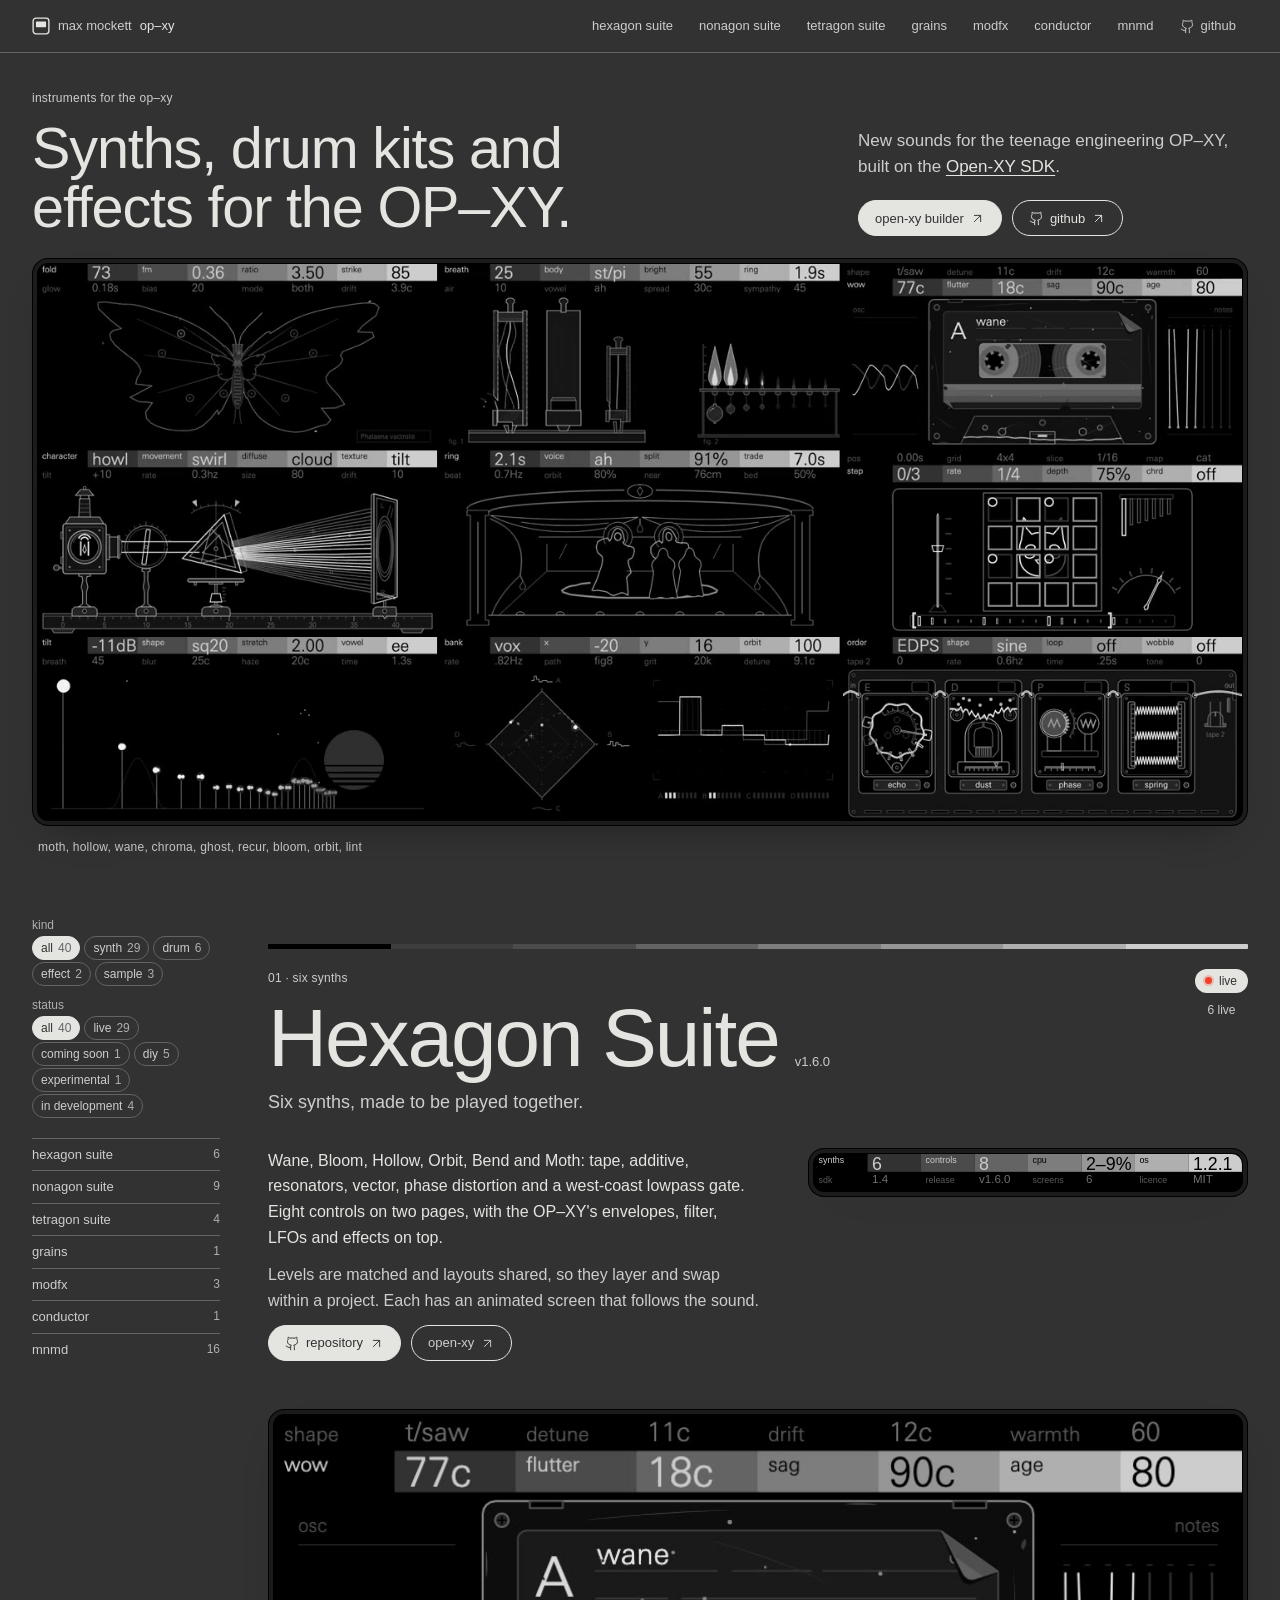
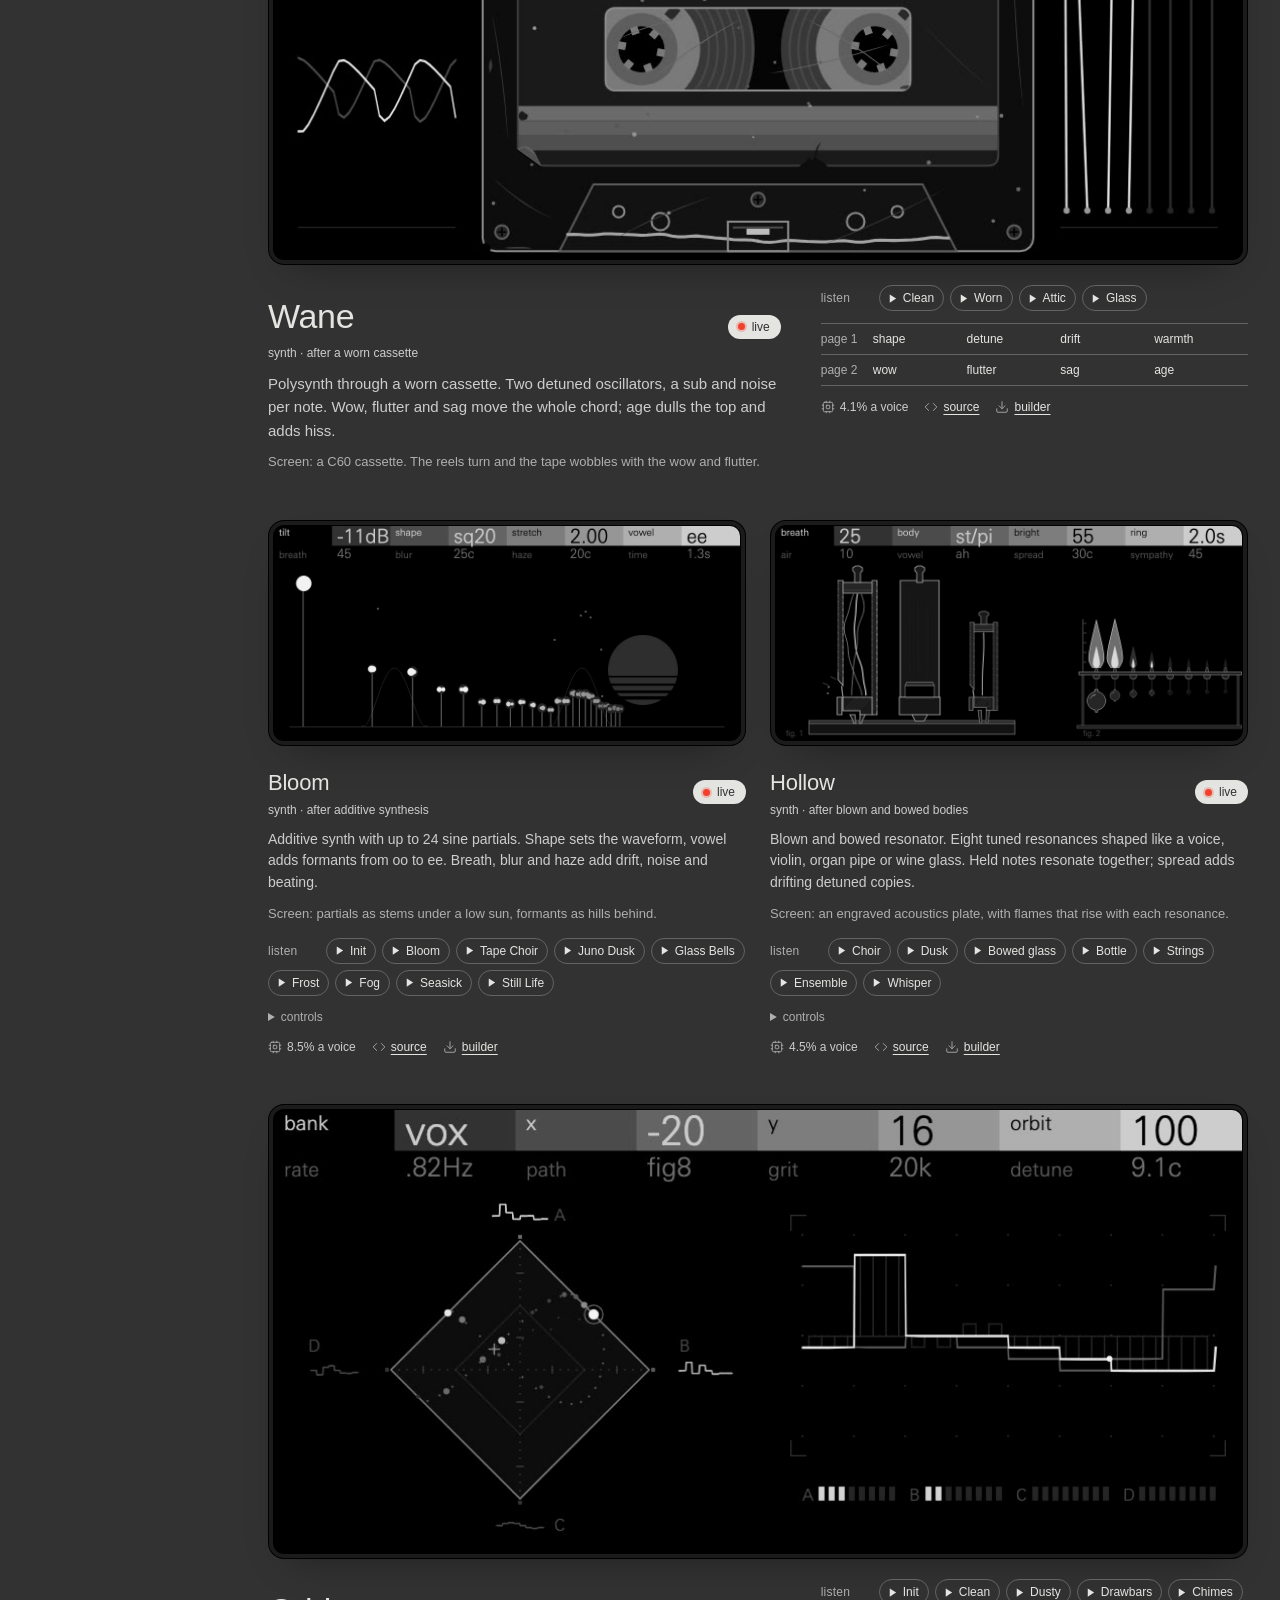
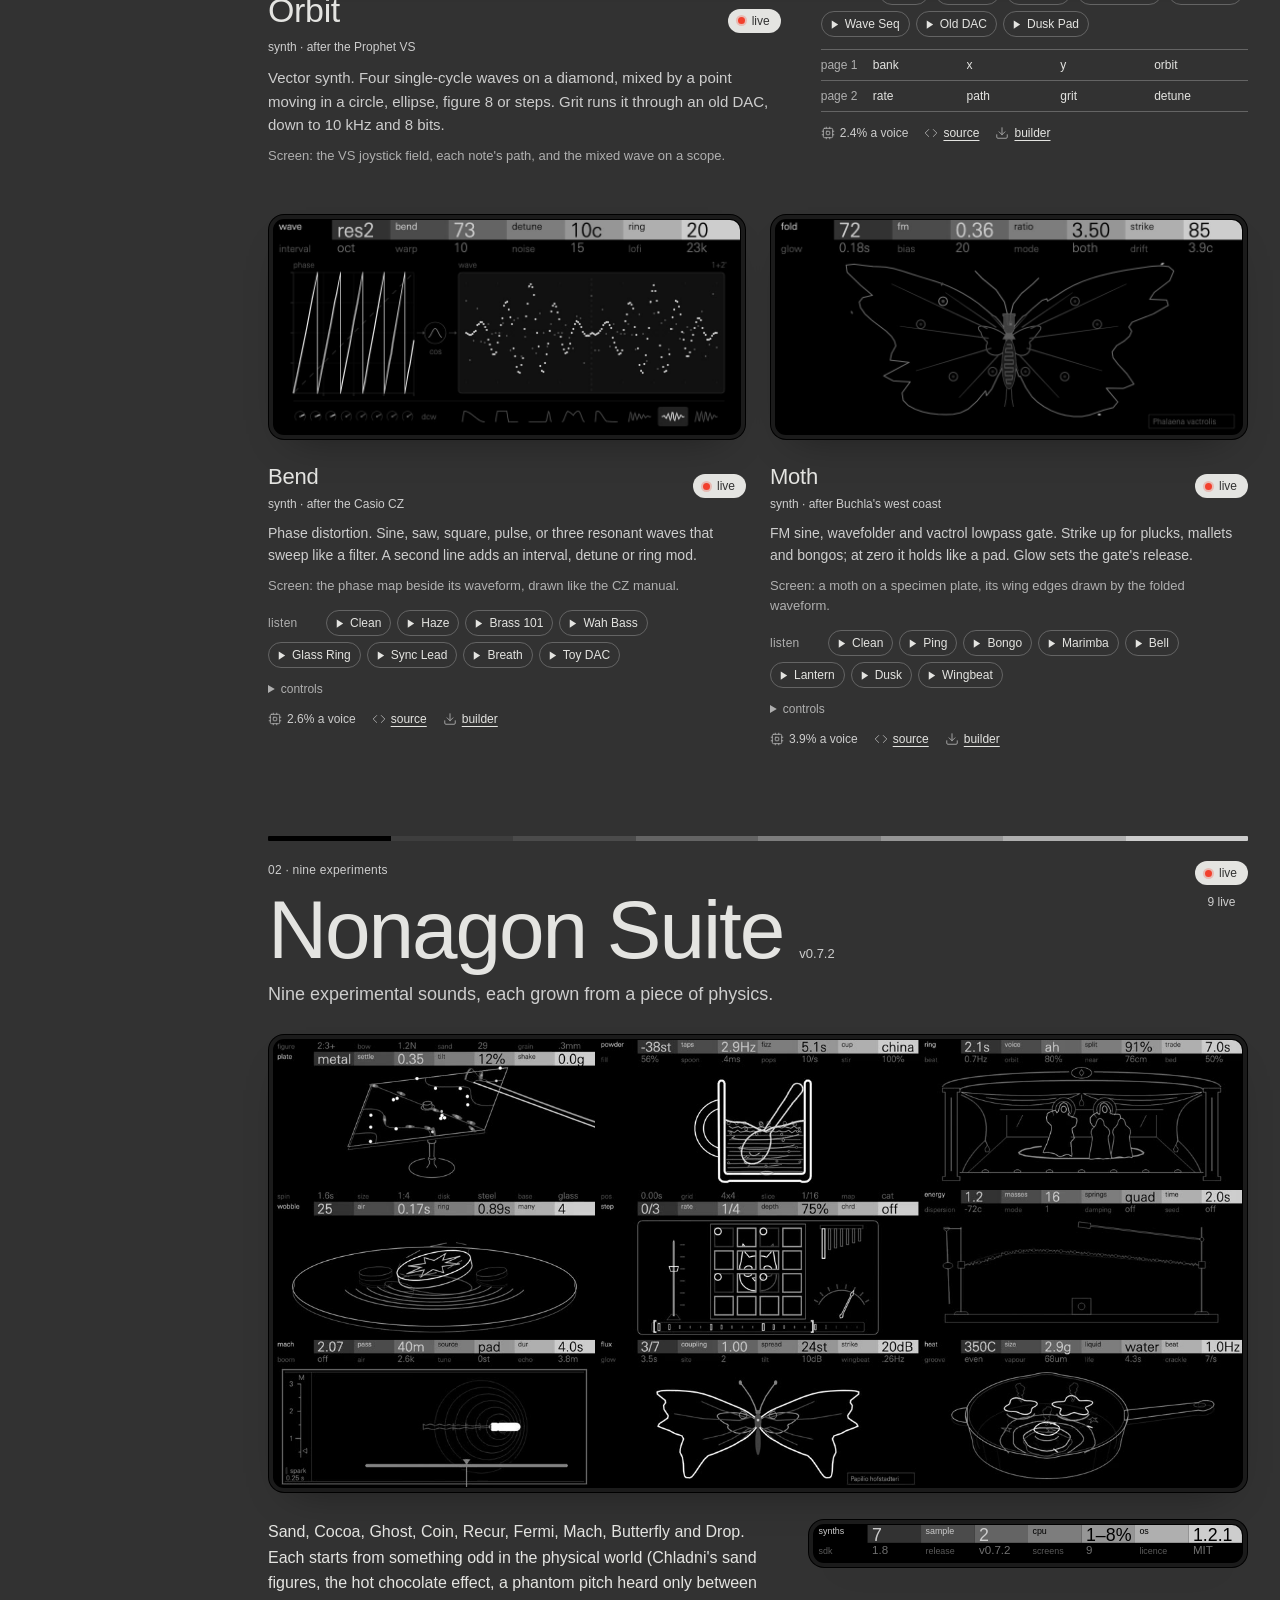
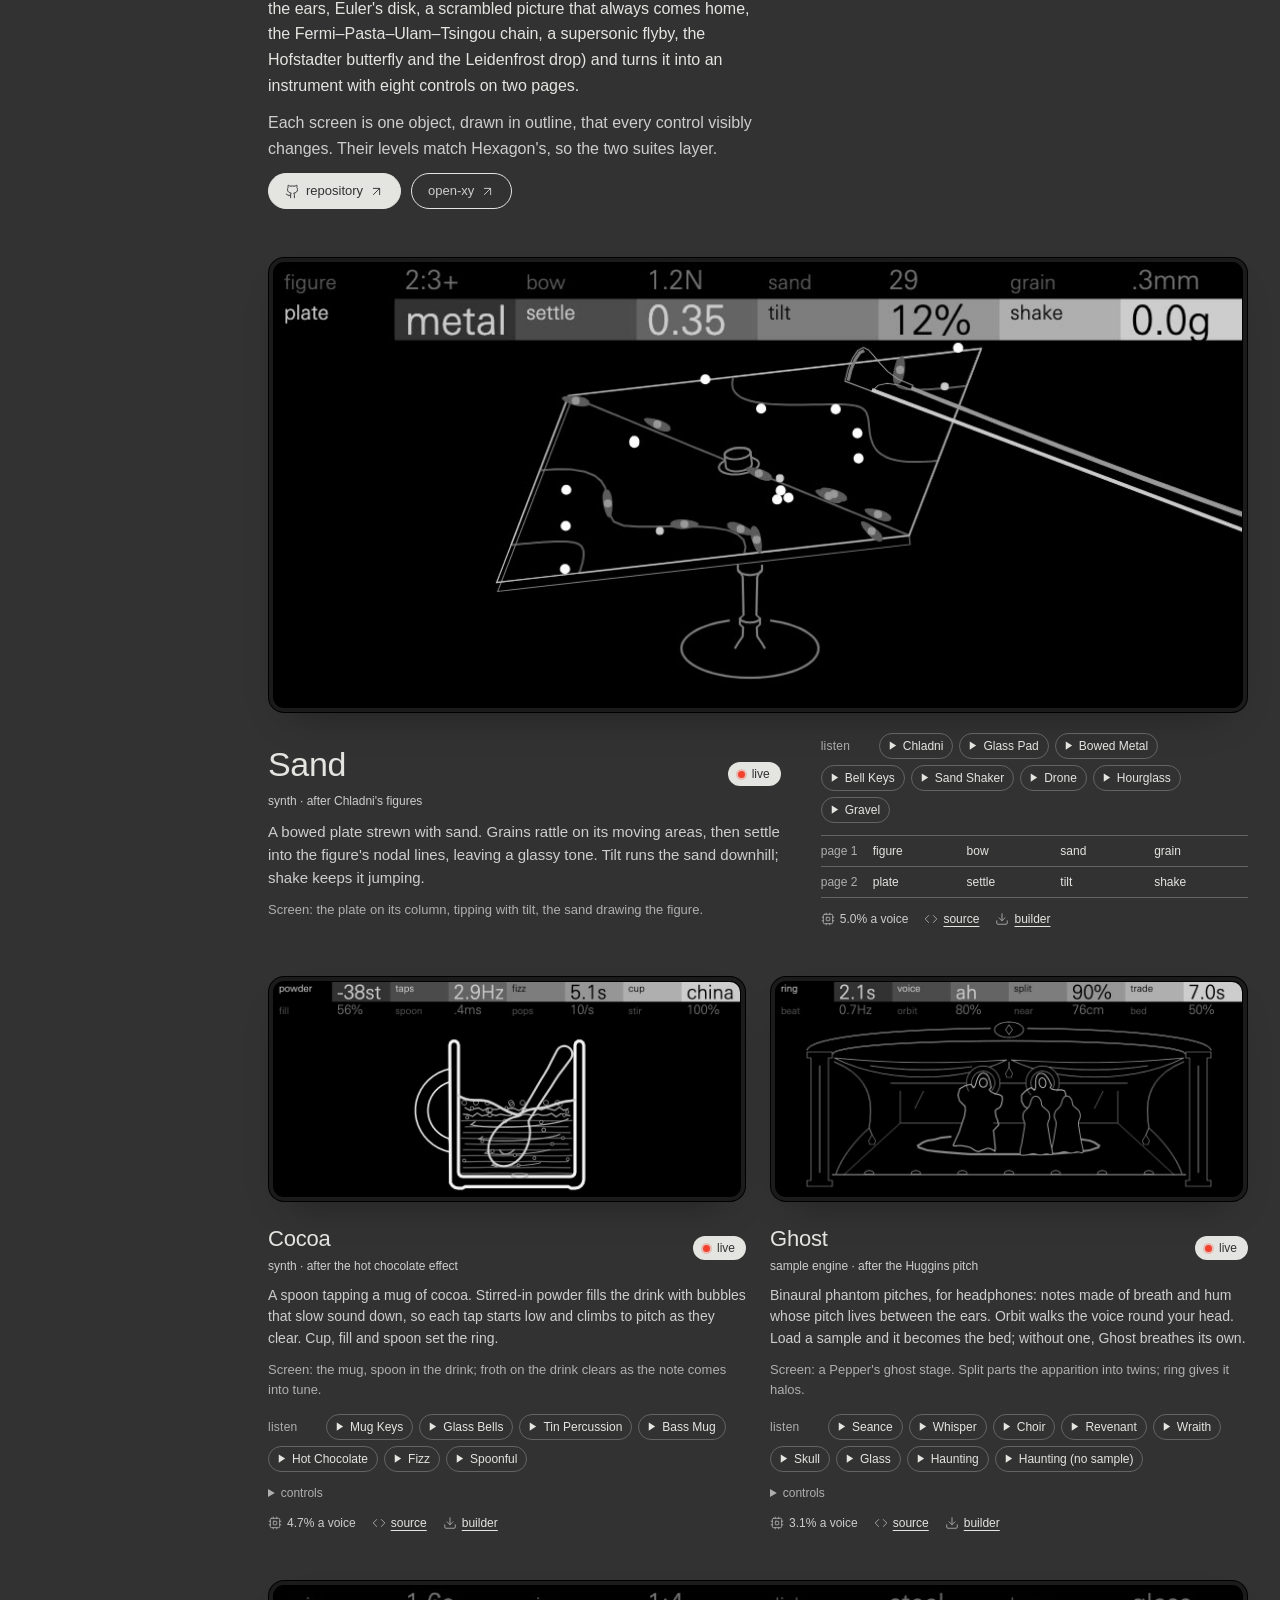
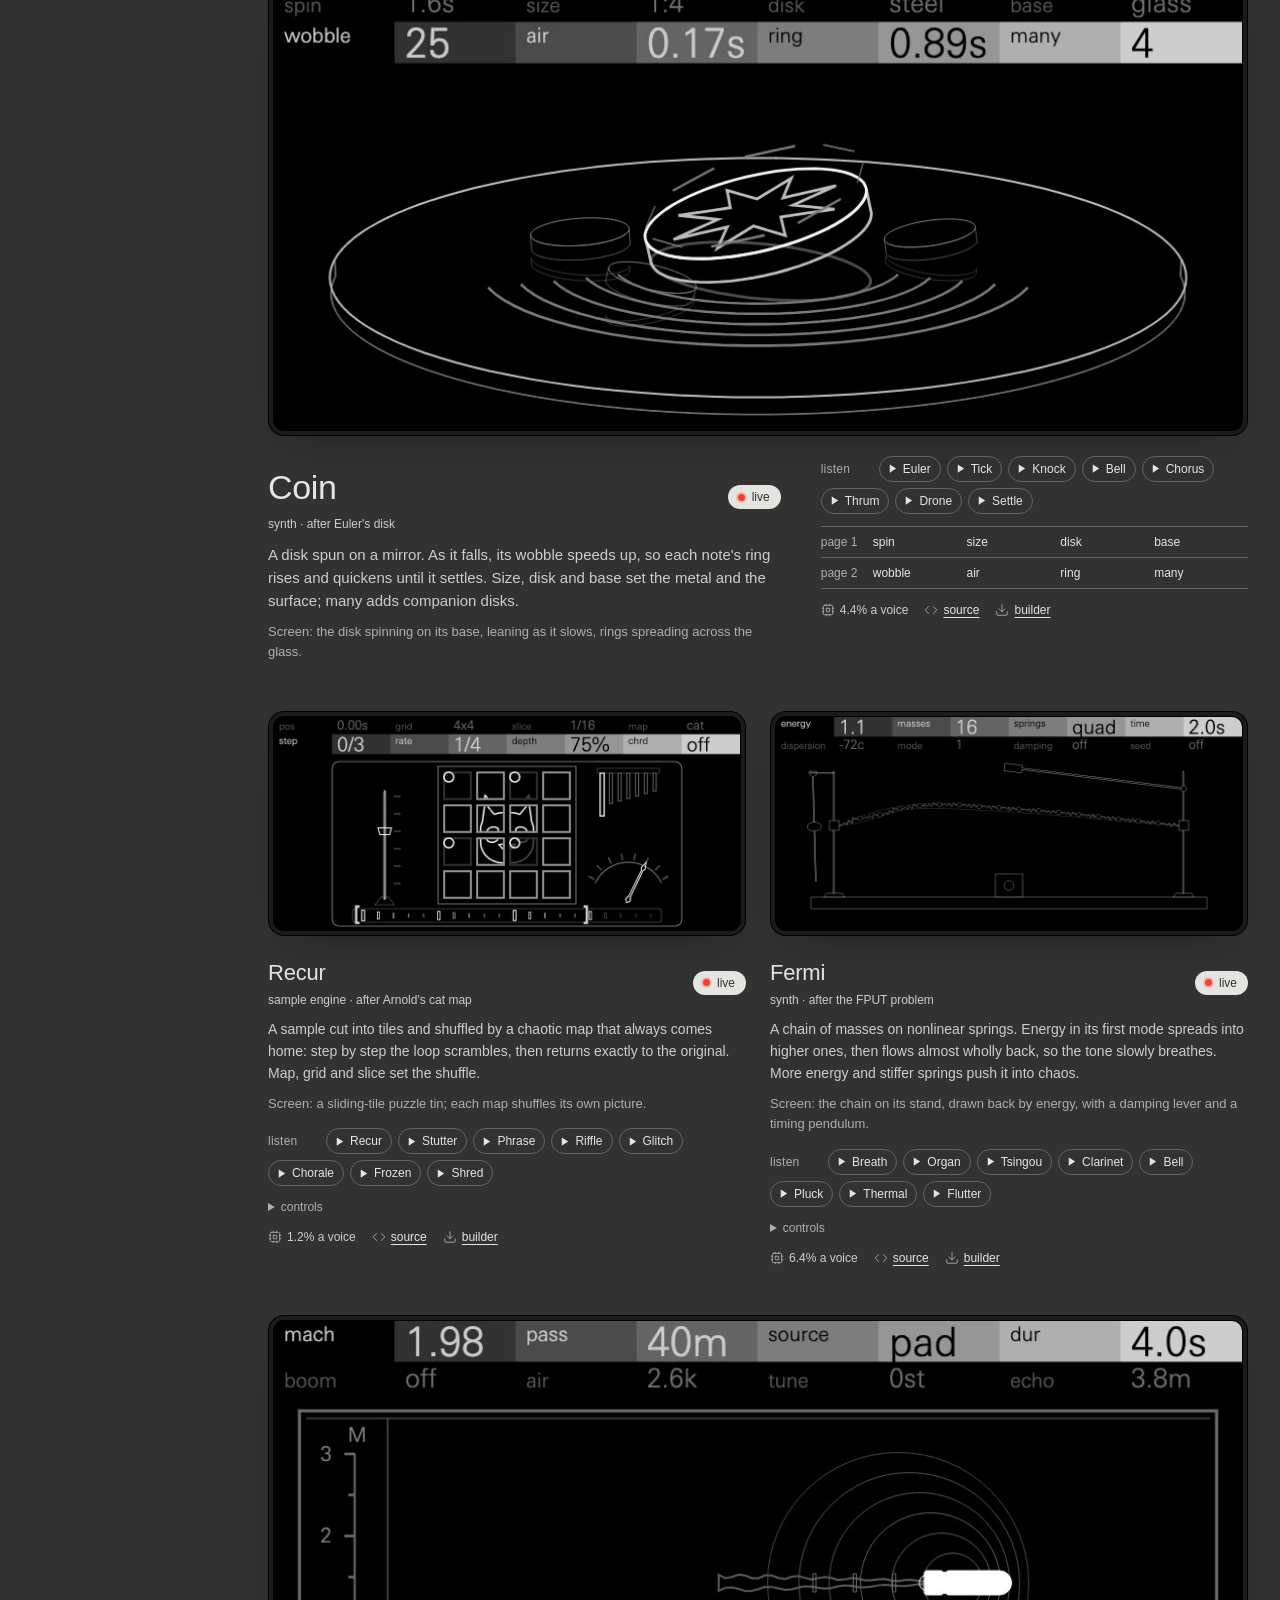
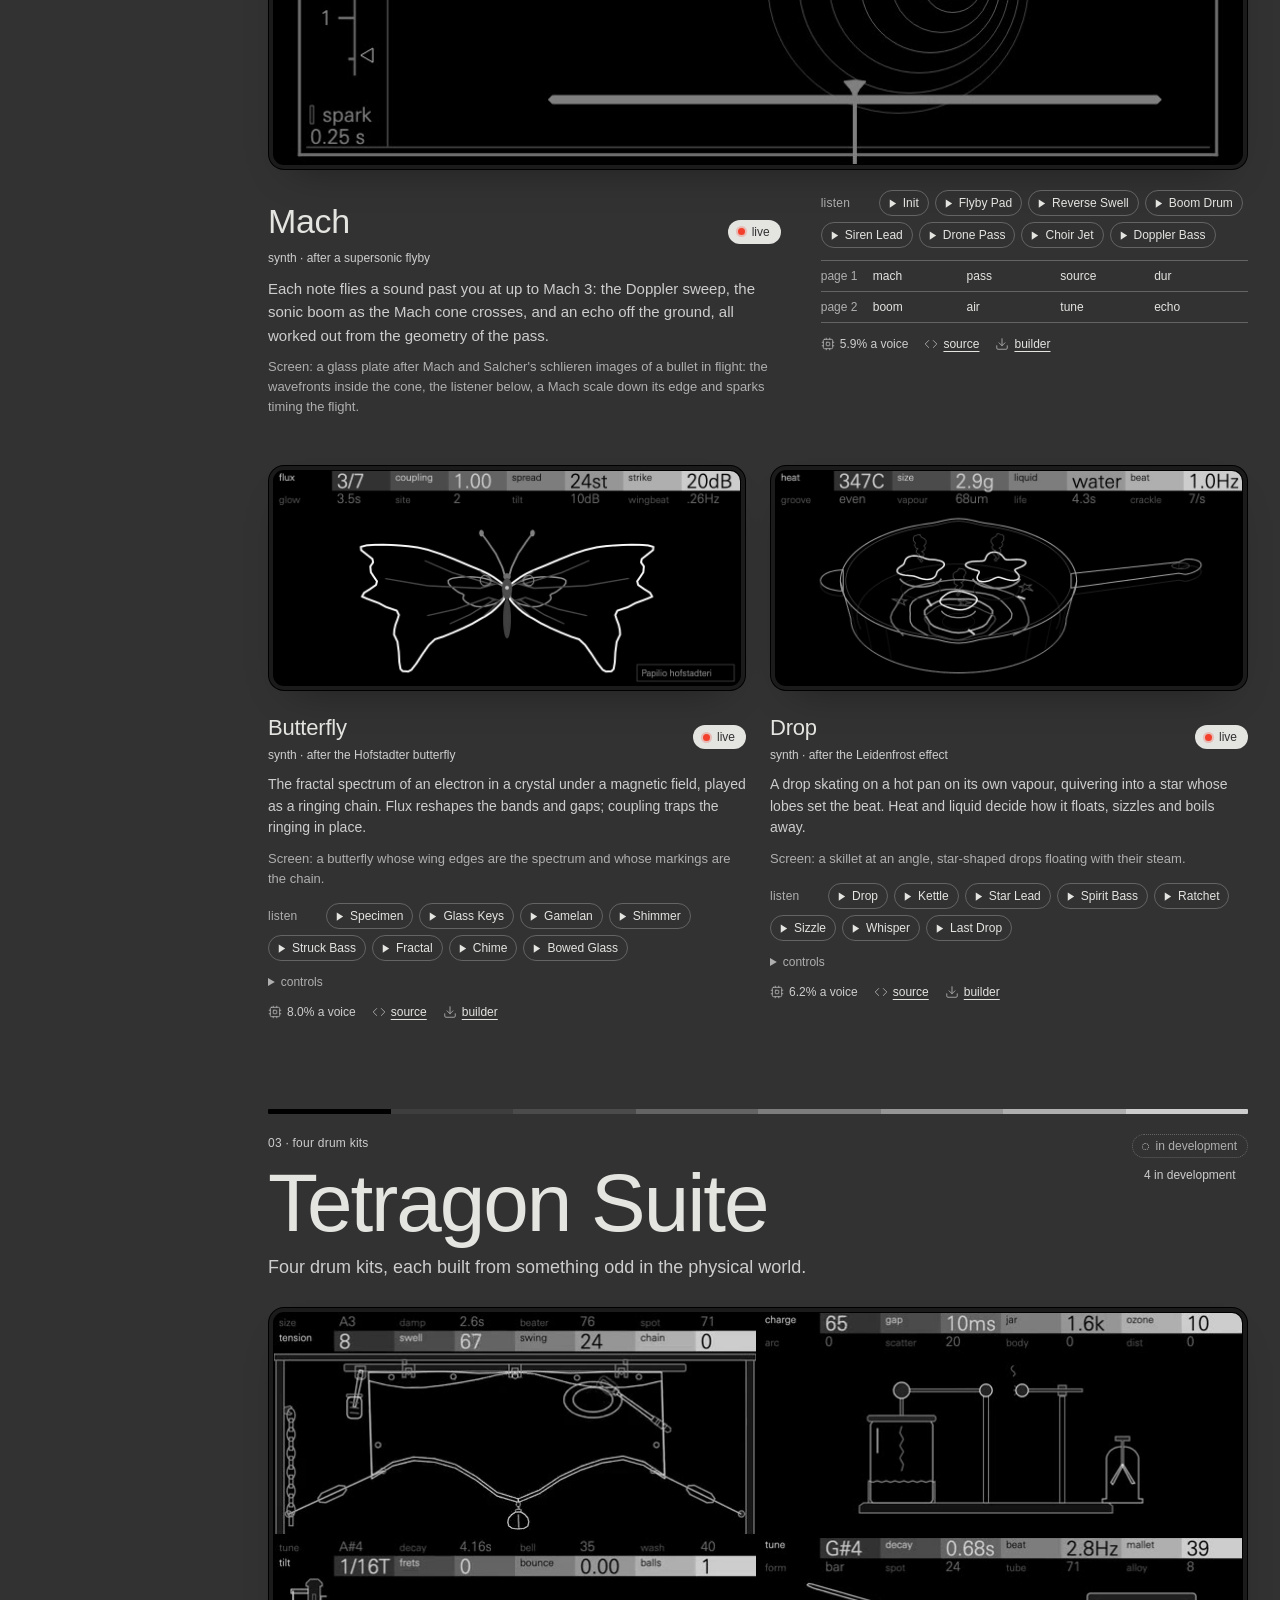
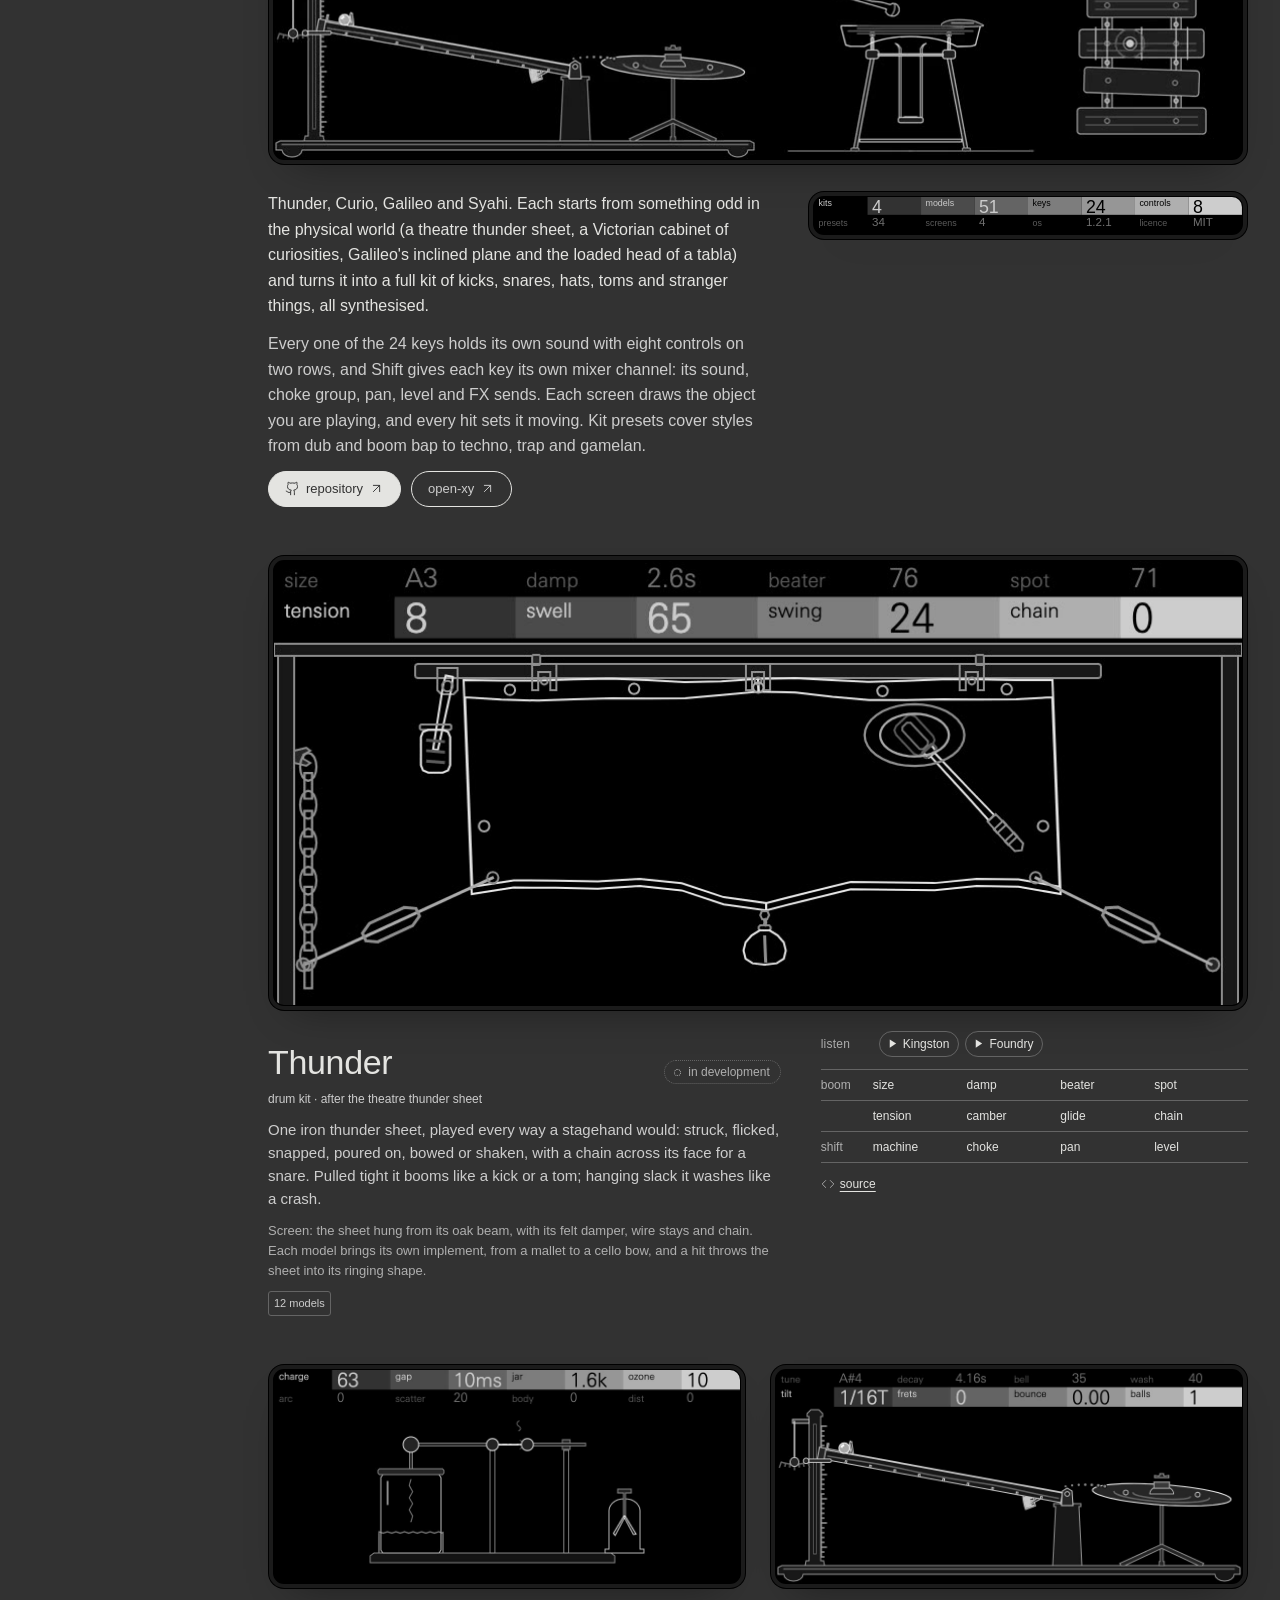
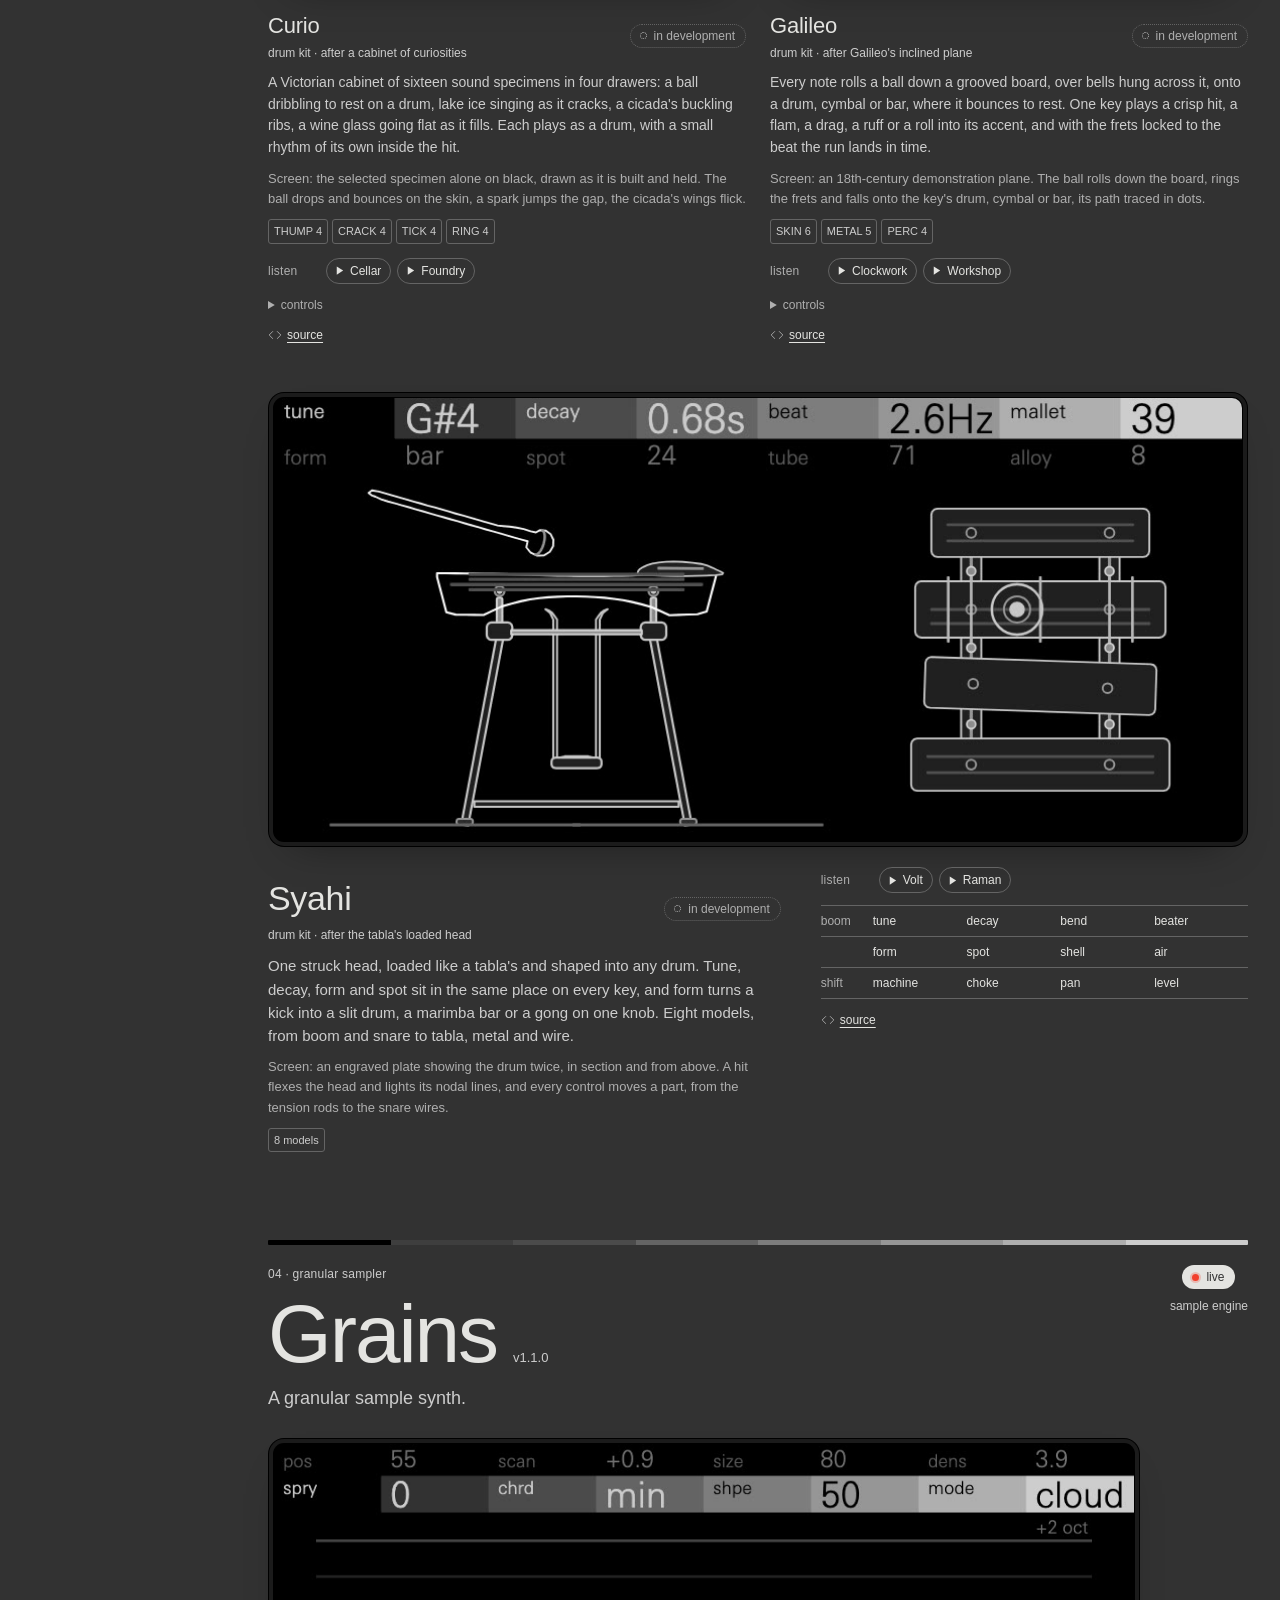
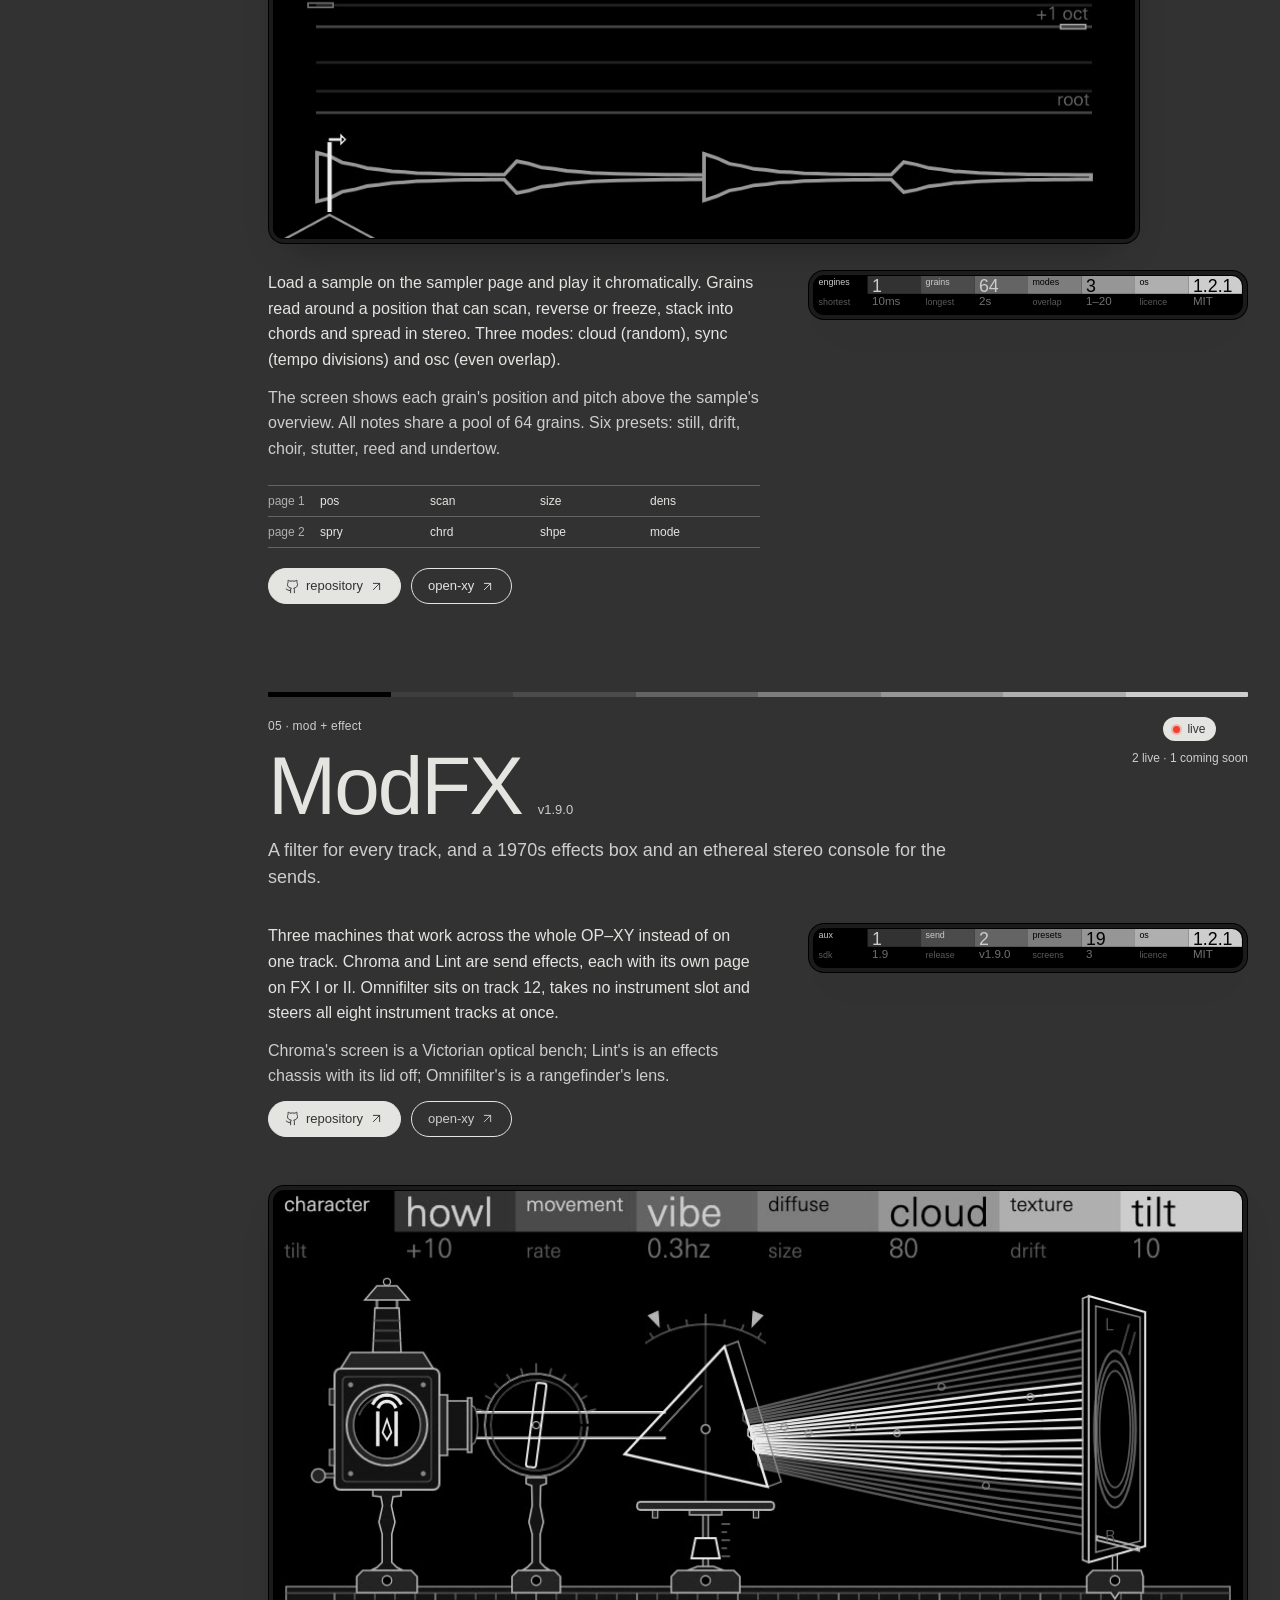
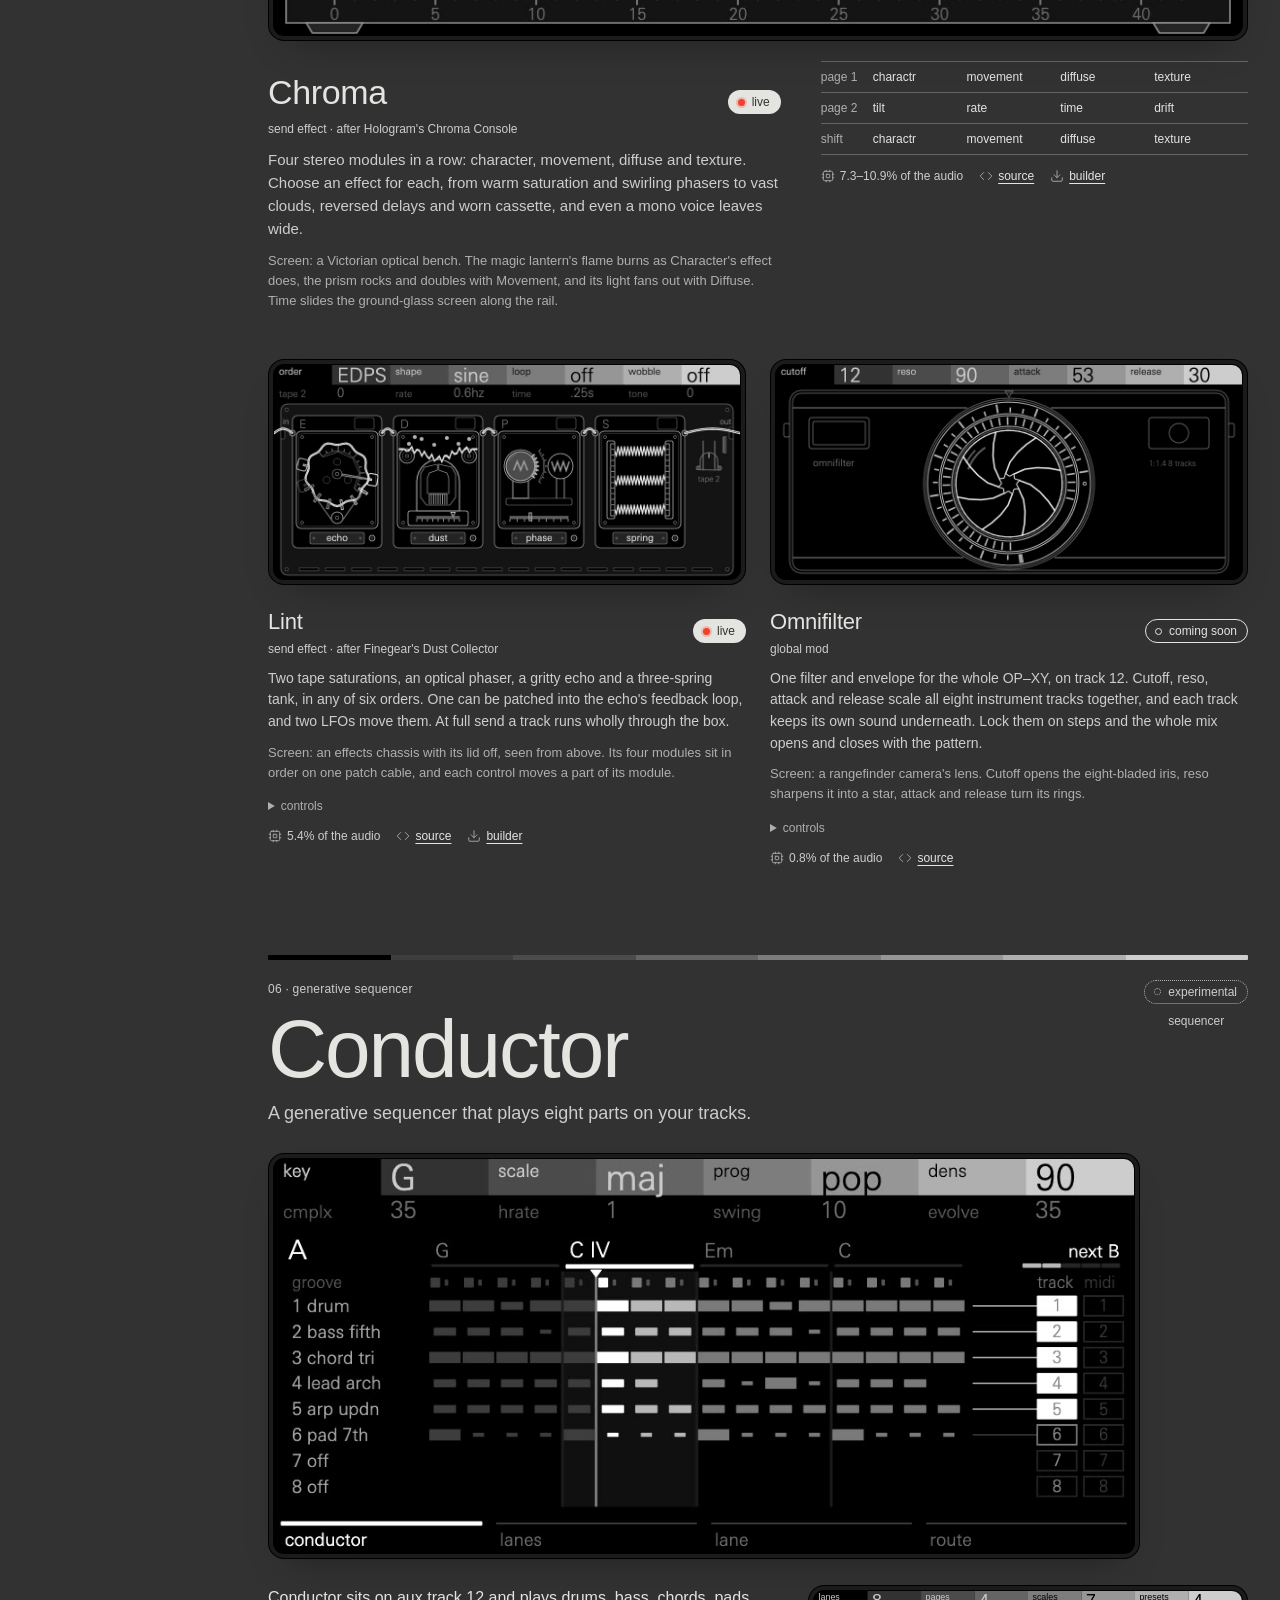
==== commit b32c204f: "The Tetragon Suite, in development: Thunder, Curio, Galileo and Syahi Four drum kits below Nonagon, " ====
--- a/index.html
+++ b/index.html
@@ -9,7 +9,7 @@
 <meta name="description" content="Synths, drum kits and effects for the teenage engineering OP–XY, by Max Mockett.">
 <meta property="og:type" content="website">
 <meta property="og:title" content="OP–XY machines · Max Mockett">
-<meta property="og:description" content="Hexagon Suite, Nonagon Suite, Grains, ModFX and MNMD: synths, drum kits and effects for the OP–XY.">
+<meta property="og:description" content="Hexagon Suite, Nonagon Suite, Tetragon Suite, Grains, ModFX and MNMD: synths, drum kits and effects for the OP–XY.">
 <meta property="og:image" content="https://mmockett.github.io/OP-XY/assets/media/hero.jpg">
 <meta property="og:url" content="https://mmockett.github.io/OP-XY/">
 <meta name="twitter:card" content="summary_large_image">
@@ -60,7 +60,7 @@
     <div id="projects">
     <noscript>
       <div class="wrap">
-        <p>The projects: <a href="https://github.com/mmockett/OP-XY-Hexagon">Hexagon Suite</a>, <a href="https://github.com/mmockett/OP-XY-Nonagon">Nonagon Suite</a>, <a href="https://github.com/mmockett/OP-XY-Grains">Grains</a>, <a href="https://github.com/mmockett/OP-XY-ModFX">ModFX</a> and <a href="https://github.com/mmockett/OP-XY-MNMD">MNMD</a>.</p>
+        <p>The projects: <a href="https://github.com/mmockett/OP-XY-Hexagon">Hexagon Suite</a>, <a href="https://github.com/mmockett/OP-XY-Nonagon">Nonagon Suite</a>, <a href="https://github.com/mmockett/OP-XY-Tetragon">Tetragon Suite</a>, <a href="https://github.com/mmockett/OP-XY-Grains">Grains</a>, <a href="https://github.com/mmockett/OP-XY-ModFX">ModFX</a> and <a href="https://github.com/mmockett/OP-XY-MNMD">MNMD</a>.</p>
       </div>
     </noscript>
     </div>
--- a/style.css
+++ b/style.css
@@ -20,6 +20,7 @@
   --ink-2: #cdcdcd;
   --ink-3: #afafaf;
   --rule: #646464;
+  --red: #f2402d;    /* the OP-XY's red: live, as its record light */
   --screen: #000;
 
   /* The screen header's eight steps, black to light grey. */
@@ -127,7 +128,7 @@
   font-size: 12px; line-height: 1; white-space: nowrap; justify-self: start; border: 1px solid transparent; }
 .st i { width: 7px; height: 7px; border-radius: 50%; flex: none; }
 .st-live { background: var(--ink); color: var(--body); }
-.st-live i { background: var(--body); box-shadow: 0 0 0 2px rgba(50,50,50,.25); }
+.st-live i { background: var(--red); box-shadow: 0 0 0 2px rgba(242,64,45,.25); }
 .st-soon { border-color: var(--ink); color: var(--ink); }
 .st-soon i { border: 1px solid var(--ink); }
 .st-diy { border: 1px dashed var(--ink-3); color: var(--ink-2); }
@@ -140,7 +141,7 @@
 
 /* a status as a dot alone, in the index */
 .dot { display: inline-block; flex: none; width: 7px; height: 7px; border-radius: 50%; border: 1px solid transparent; }
-.dot.st-live { background: var(--ink); box-shadow: none; }
+.dot.st-live { background: var(--red); box-shadow: none; }
 .dot.st-soon { border: 1px solid var(--ink); background: transparent; }
 .dot.st-diy { border: 1px dashed var(--ink-3); background: transparent; }
 .dot.st-lab { border: 1px dotted var(--ink-3); background: transparent; }
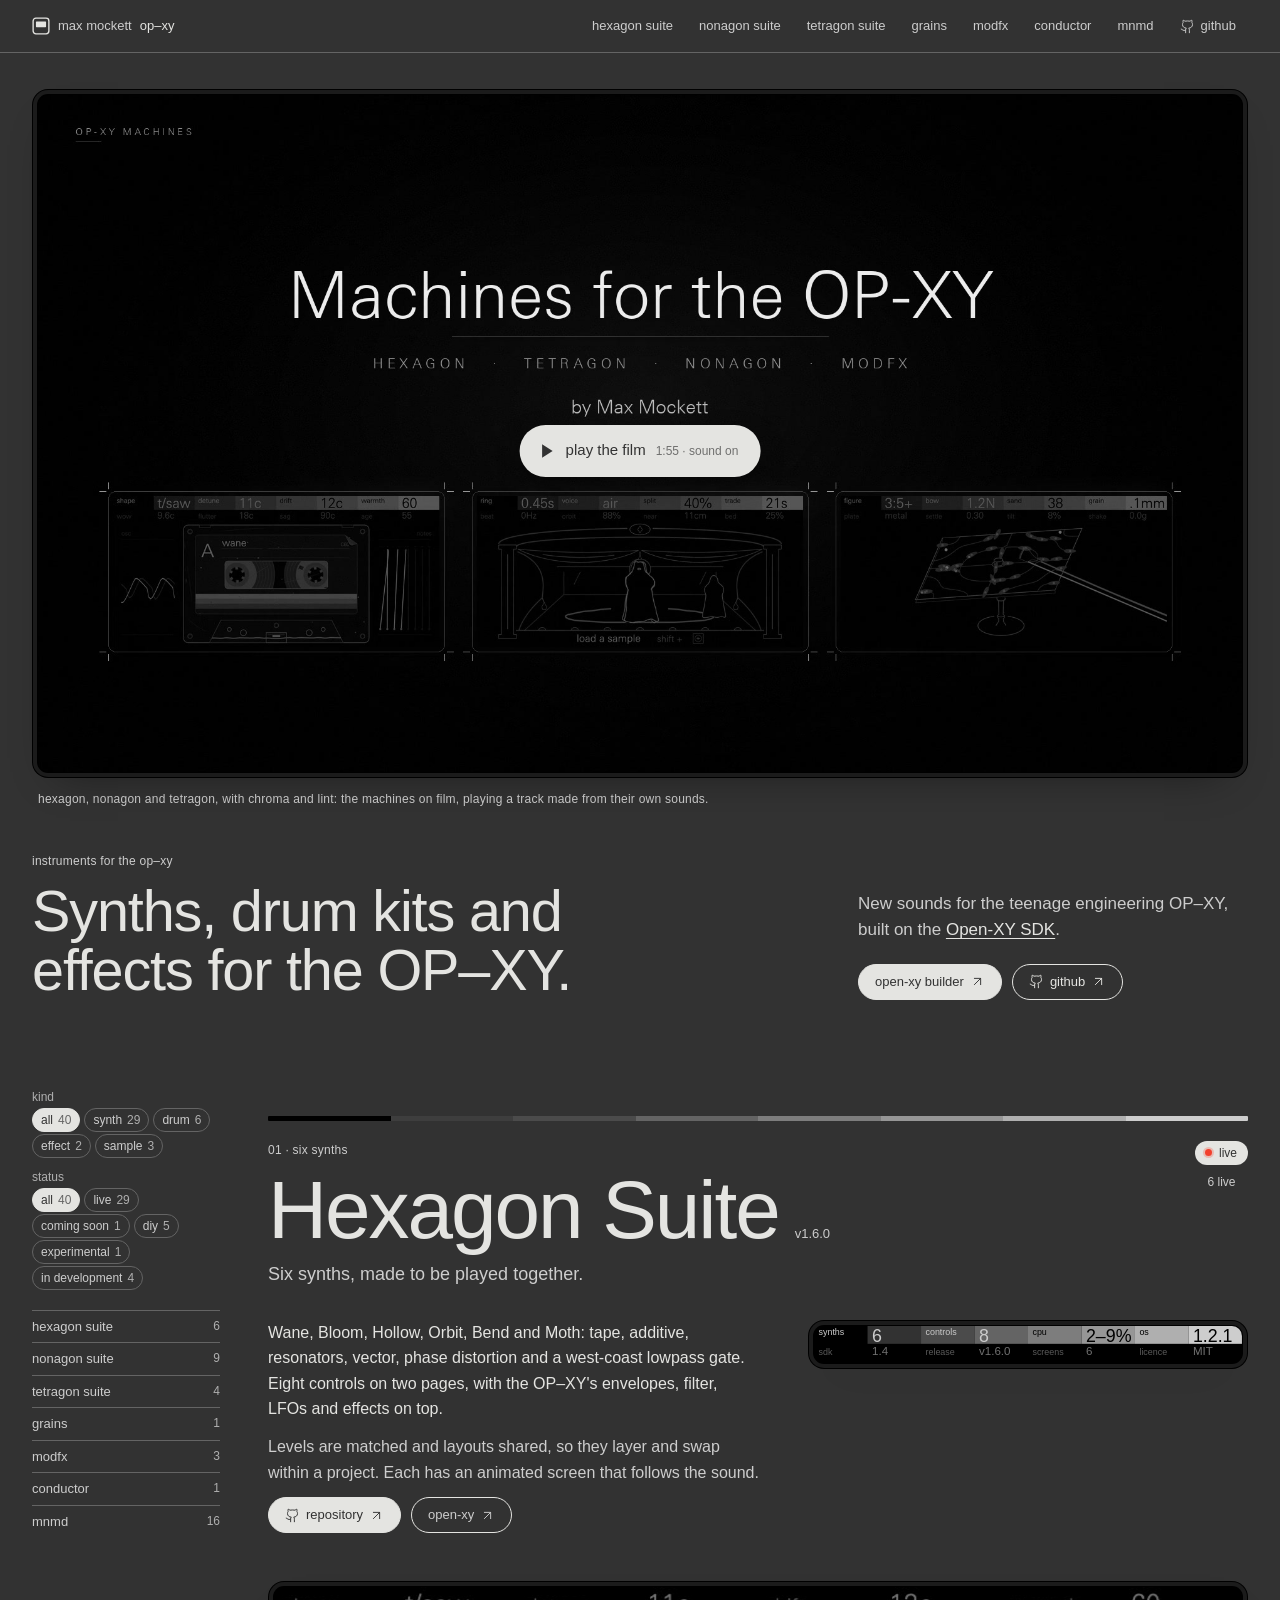
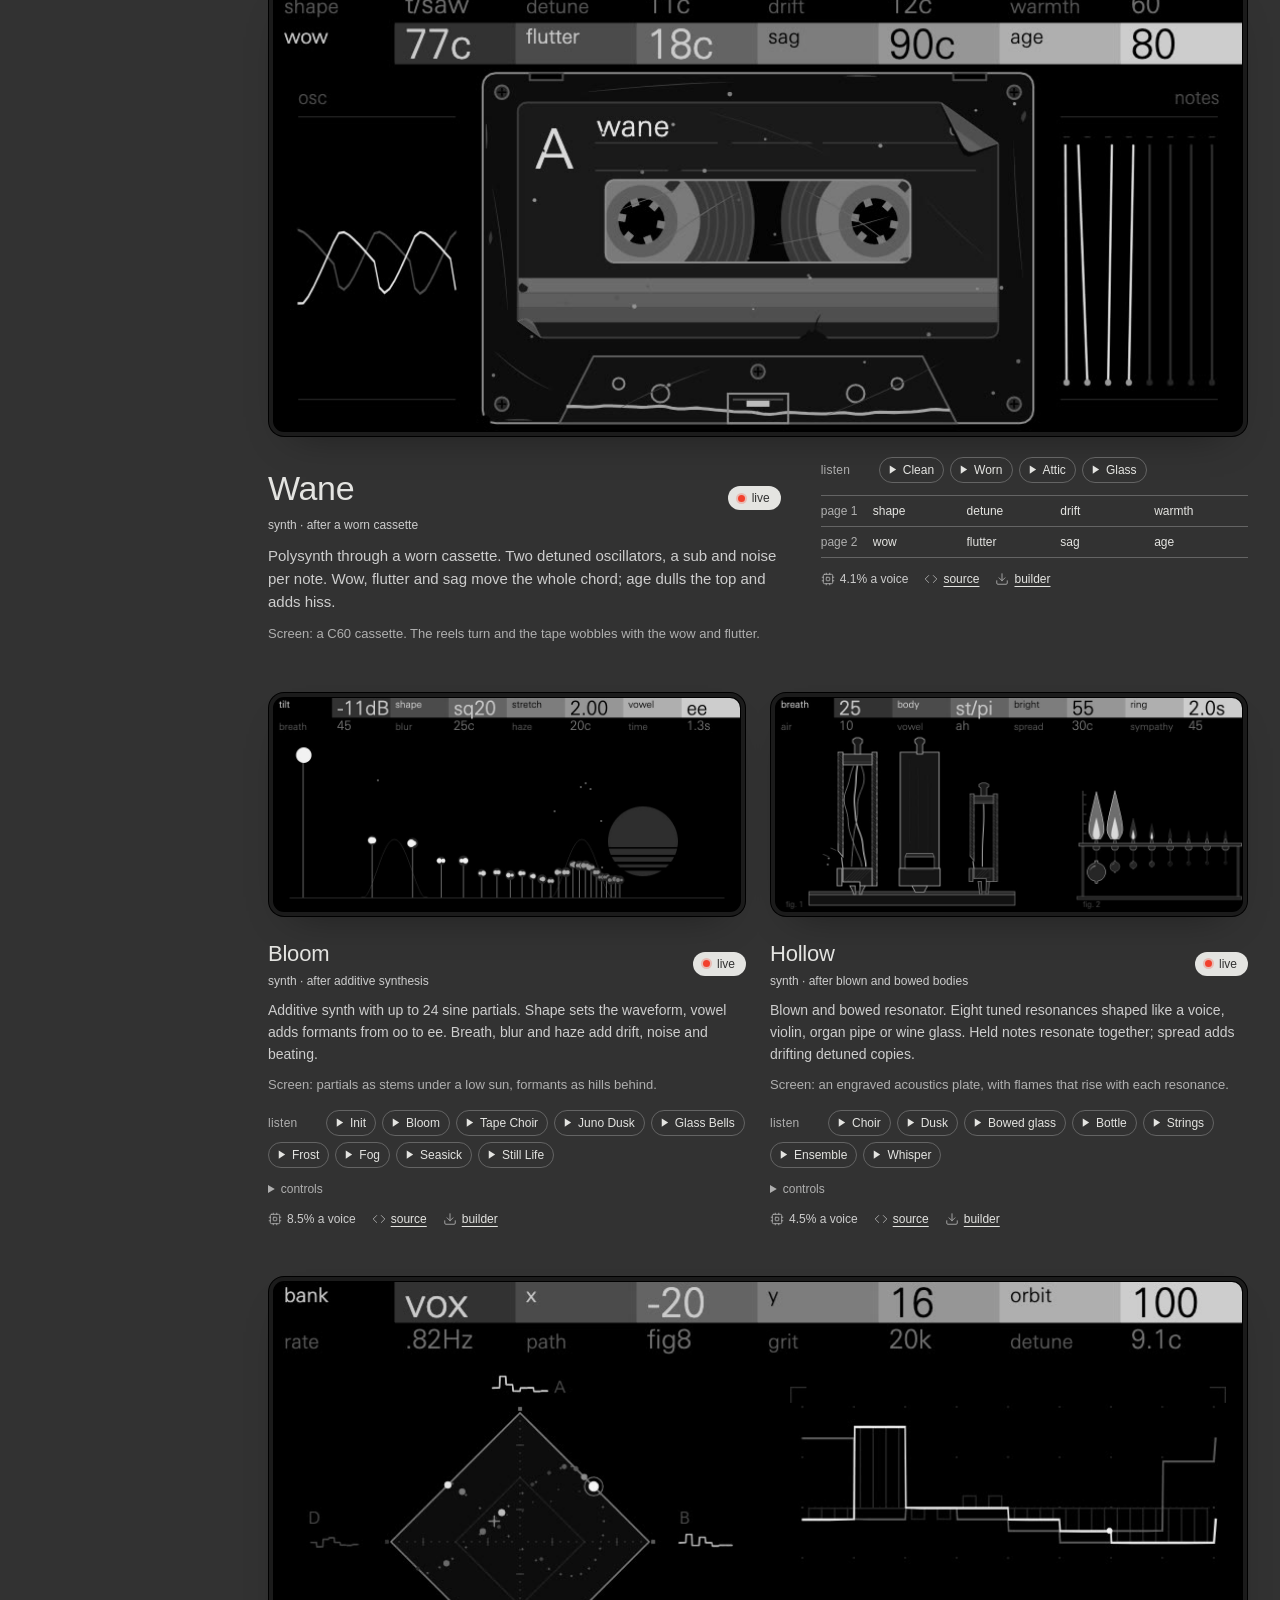
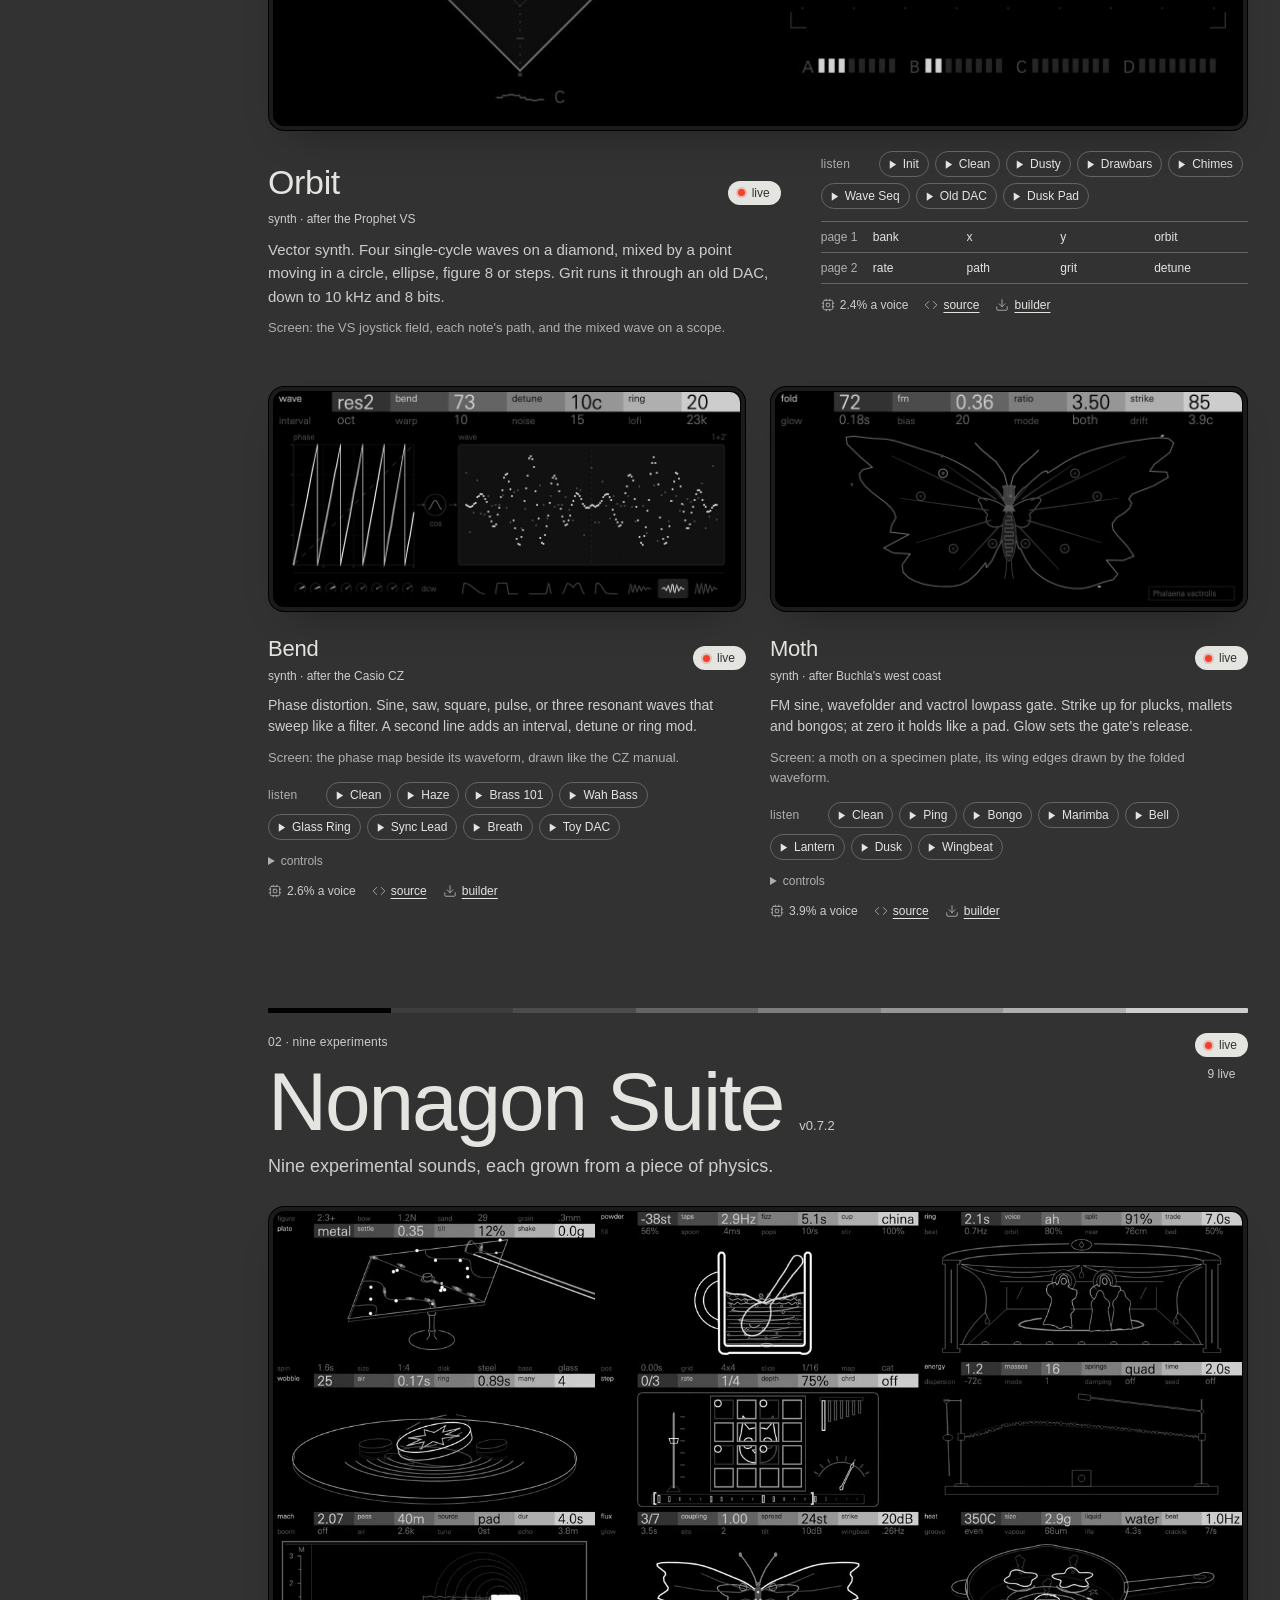
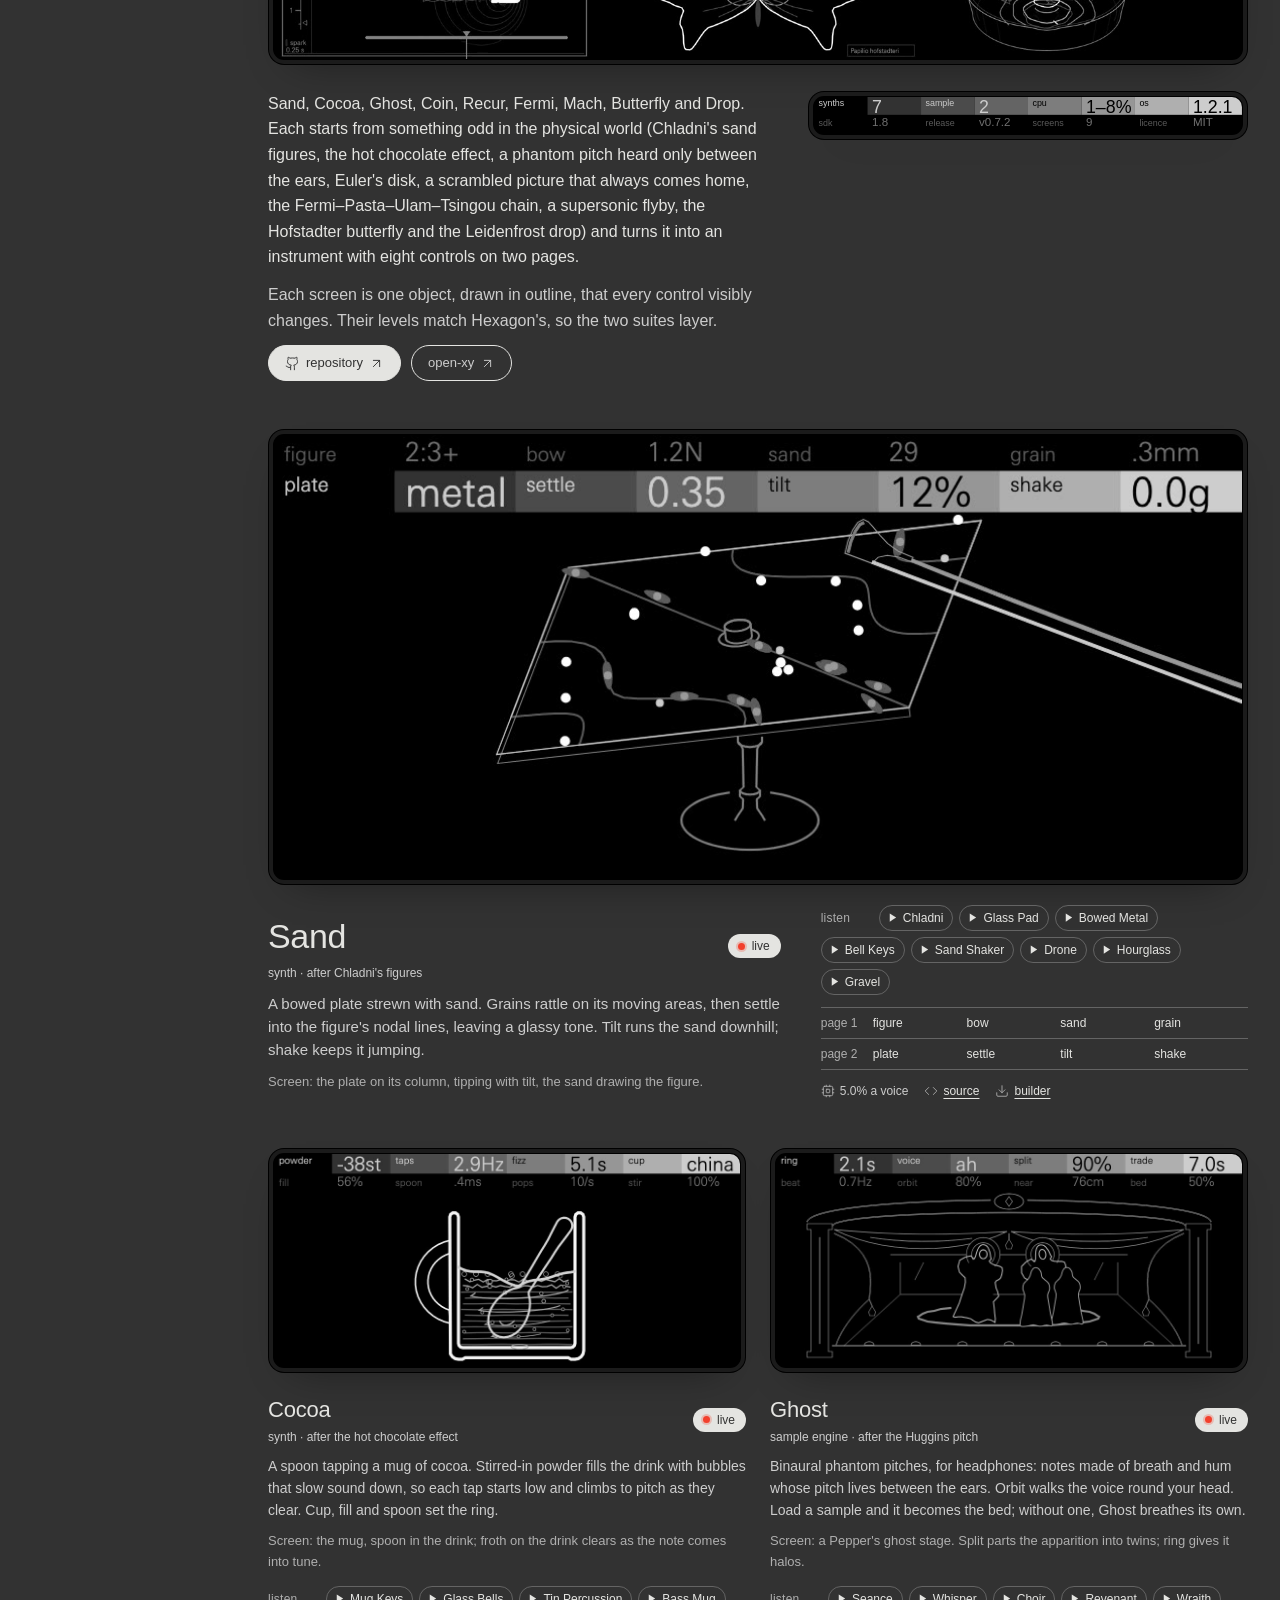
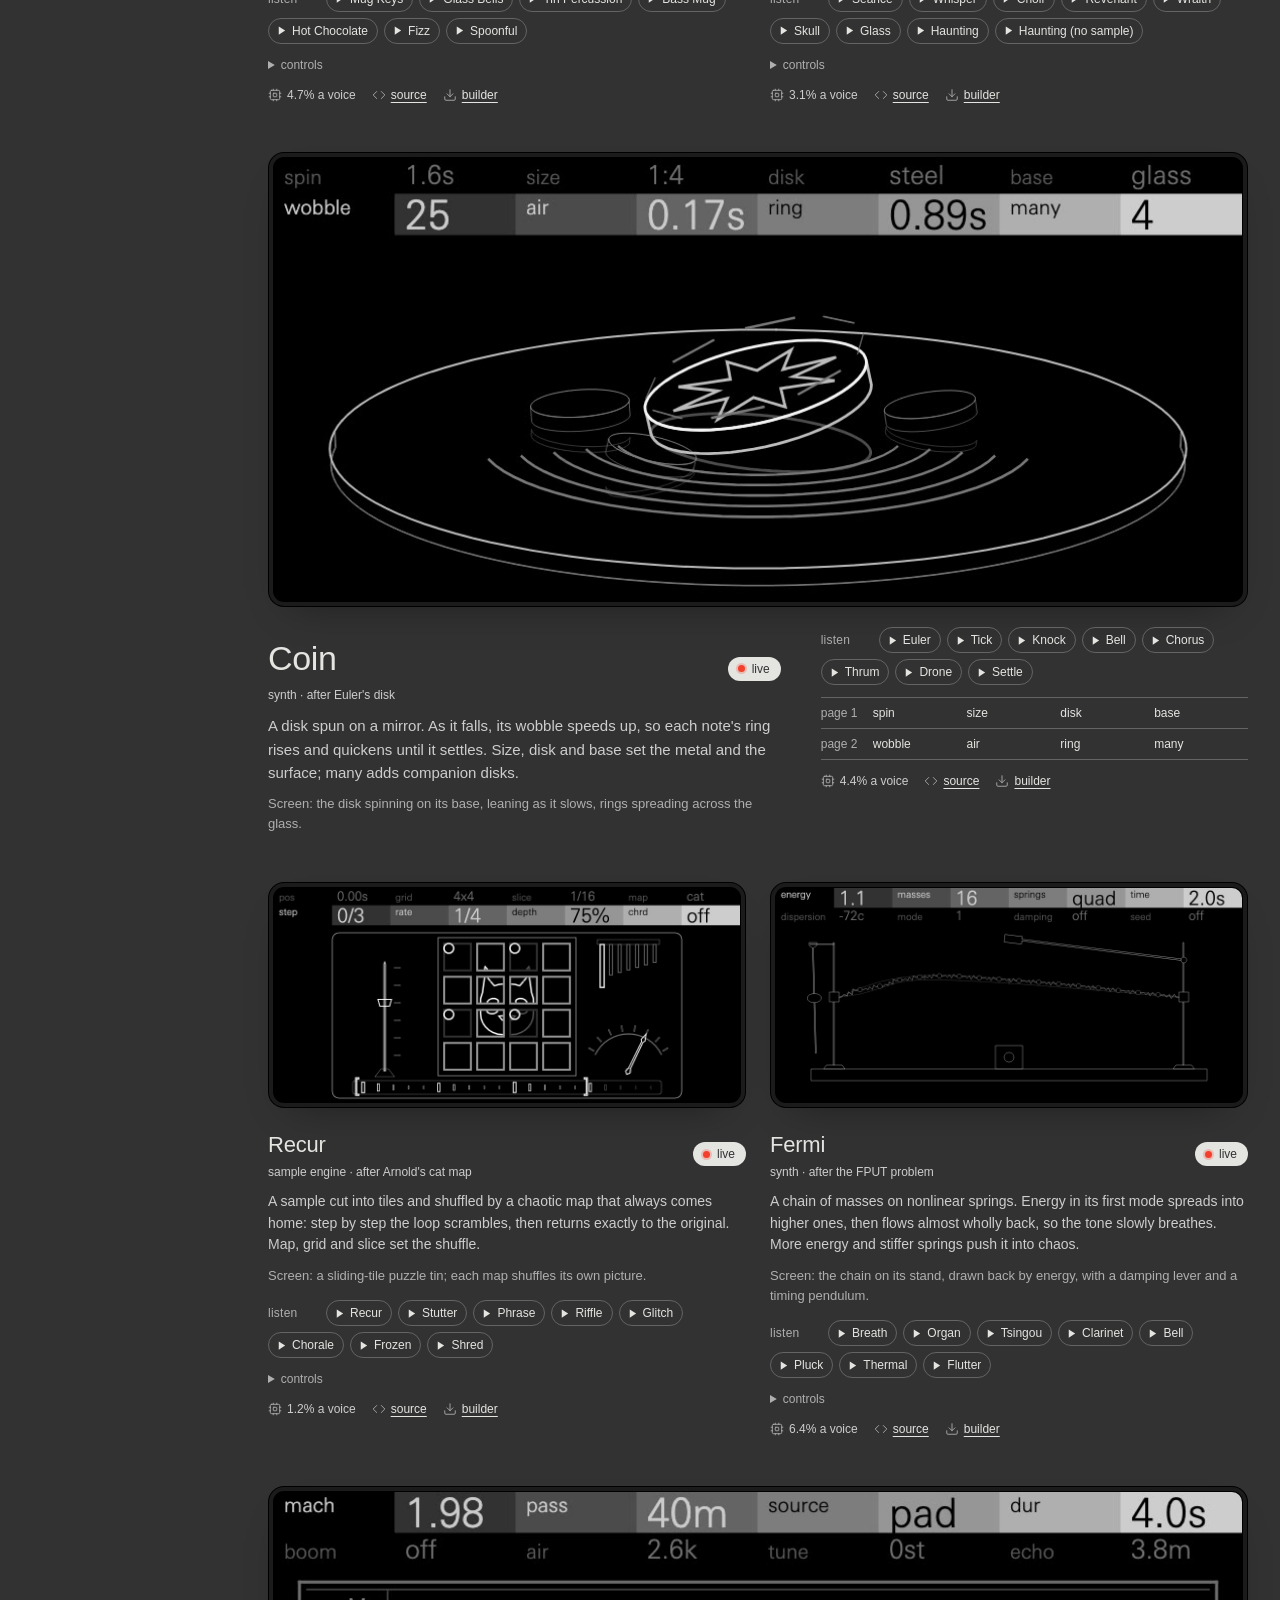
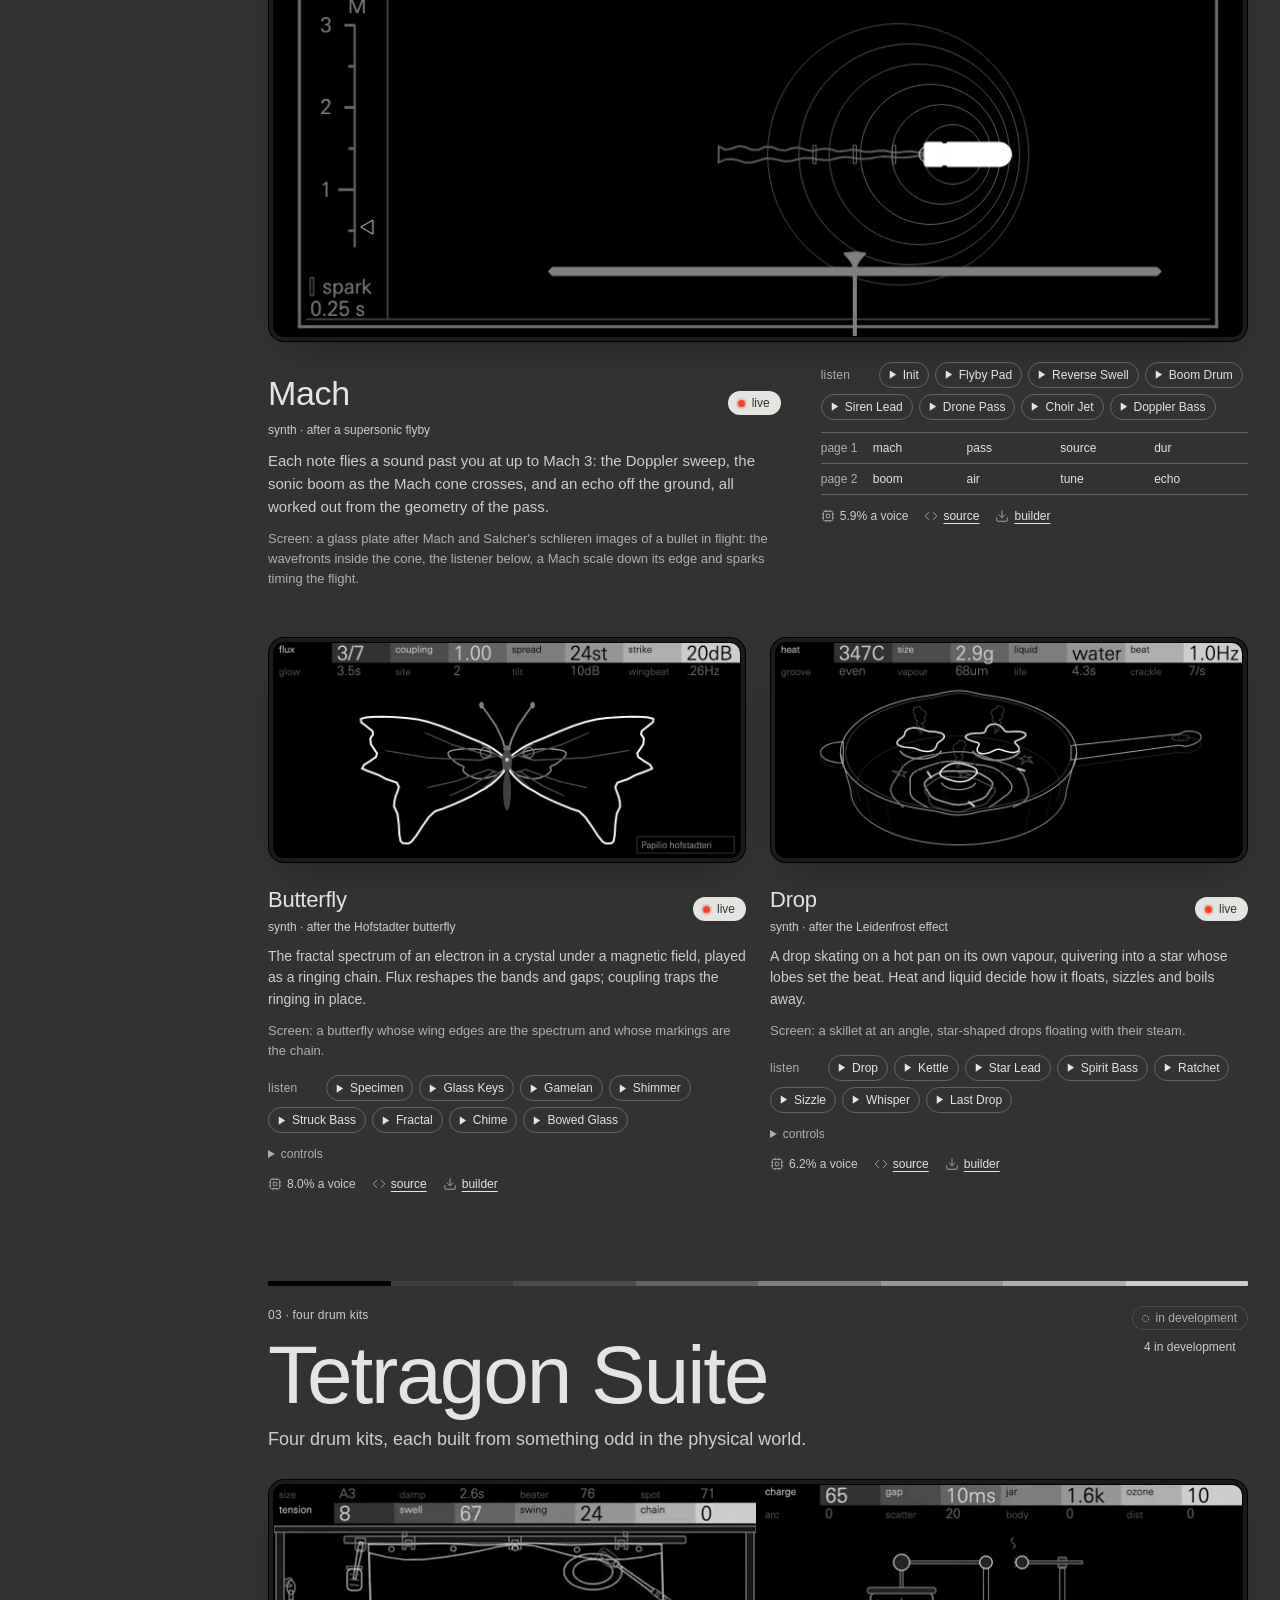
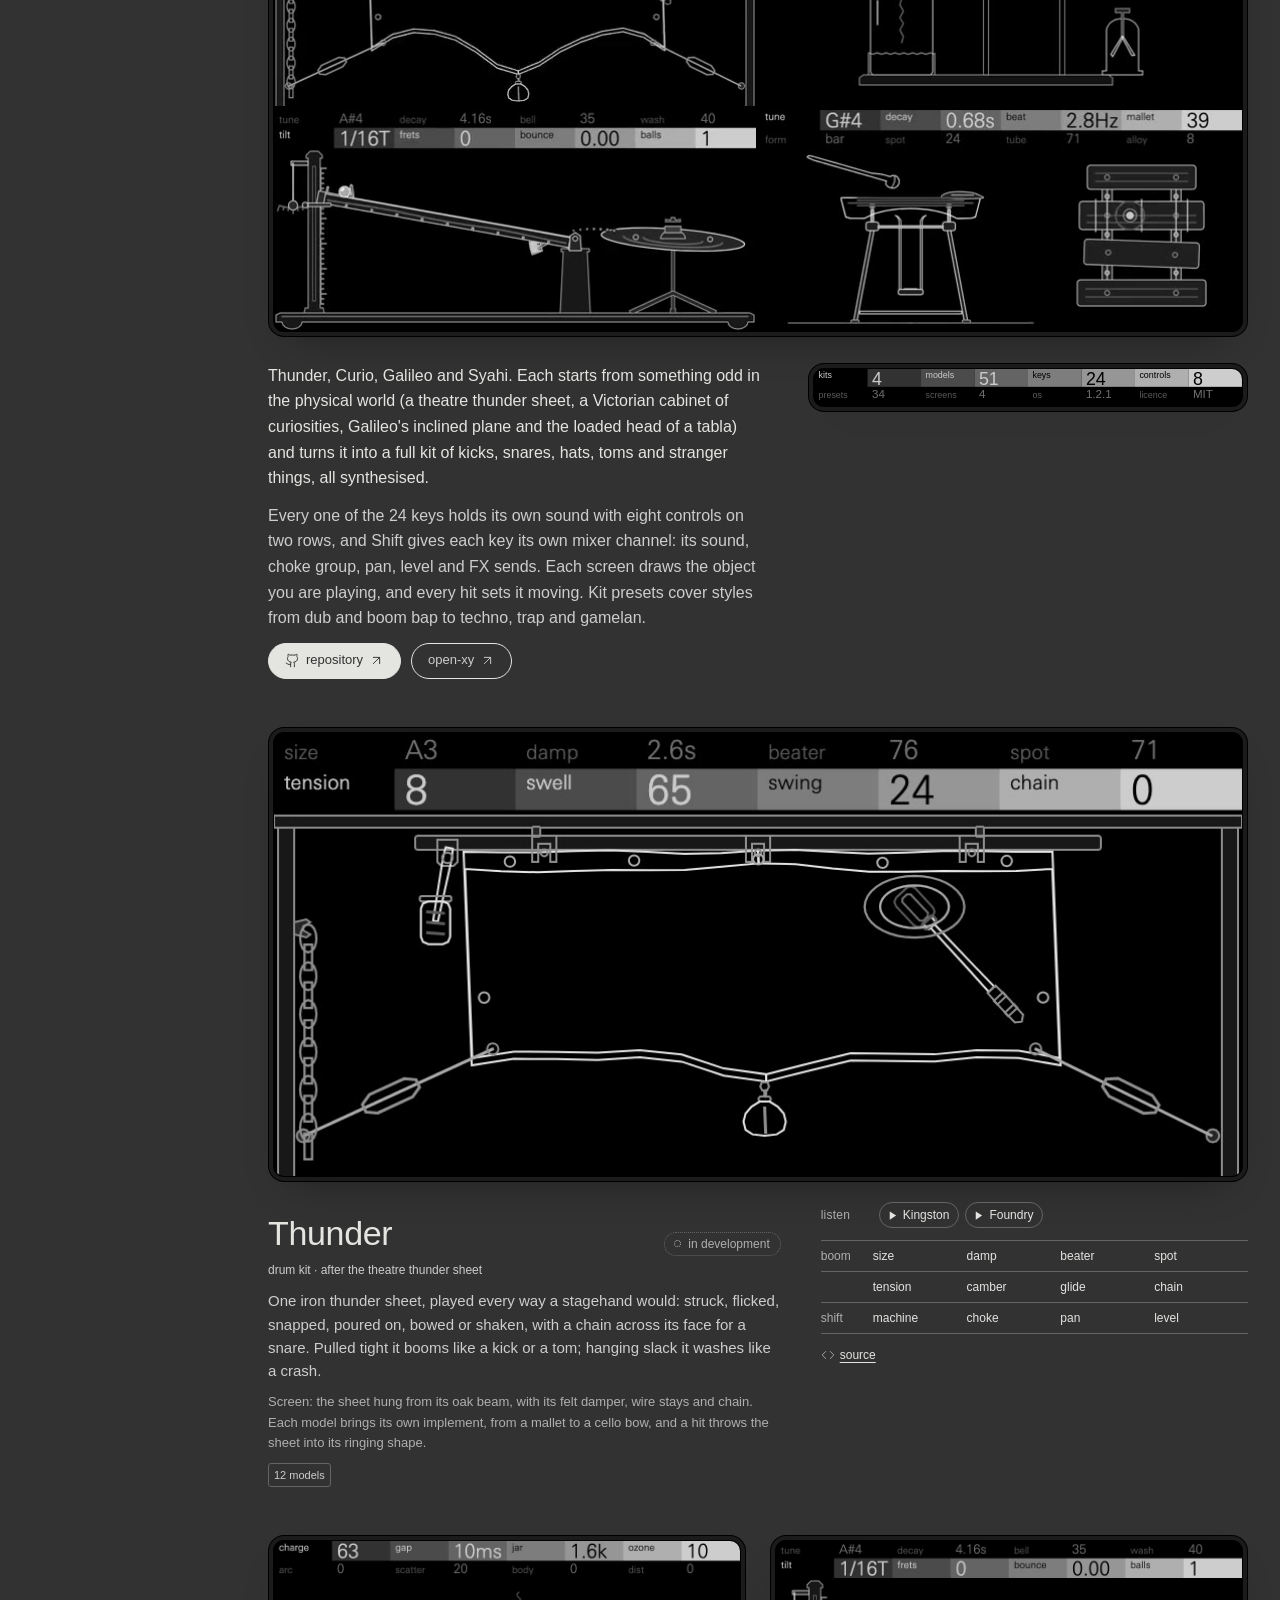
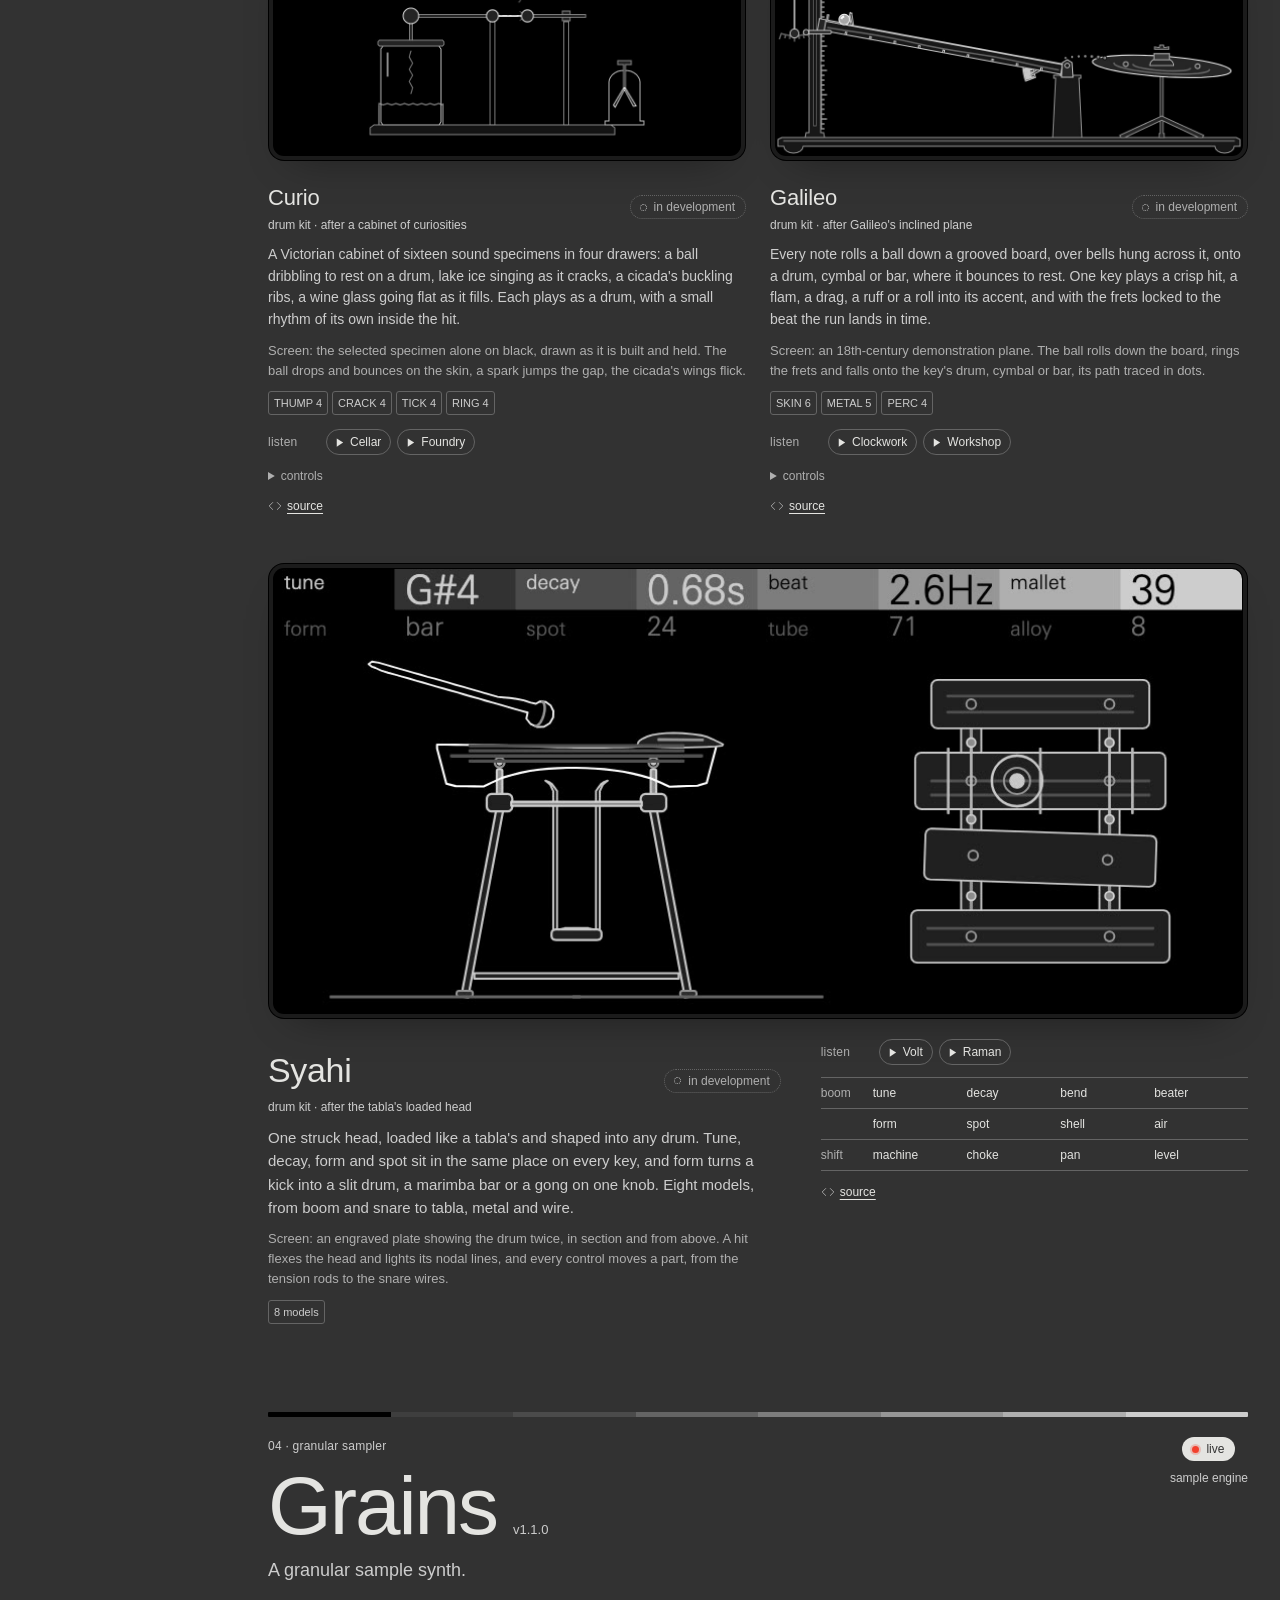
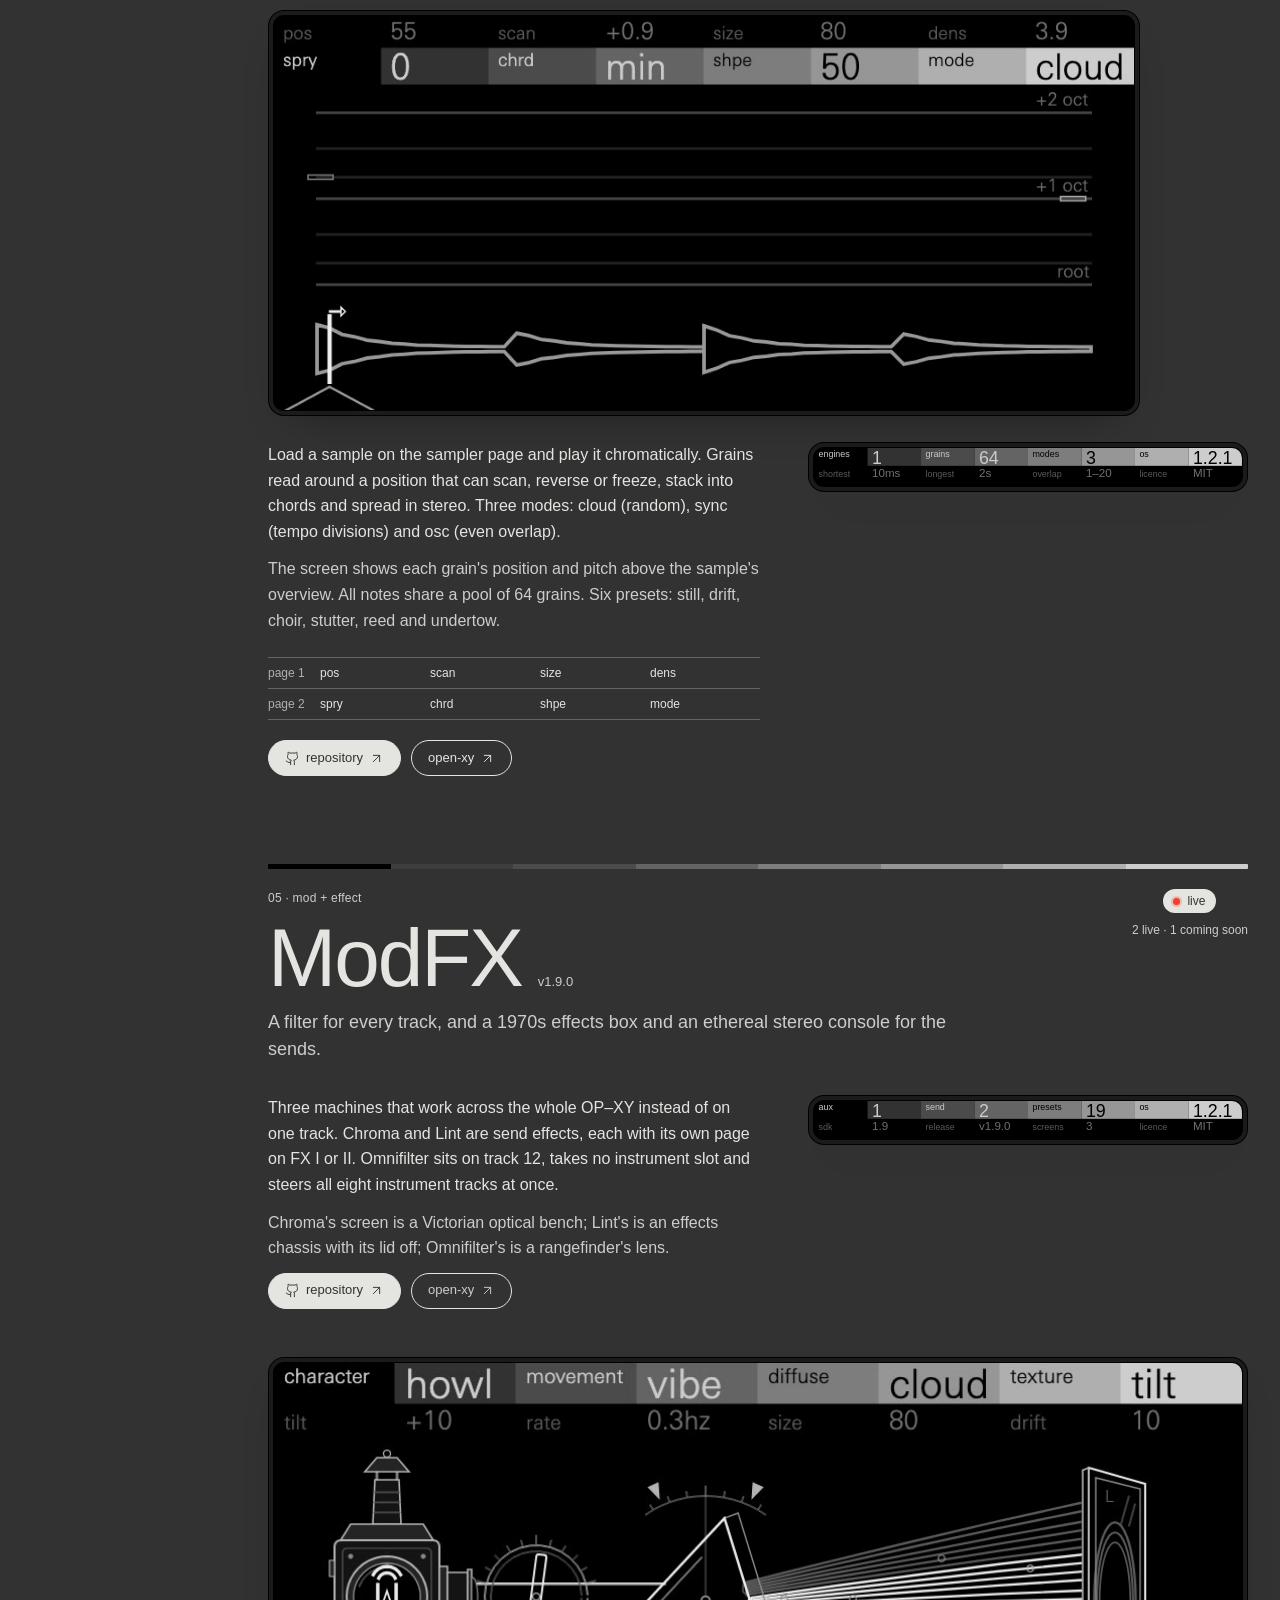
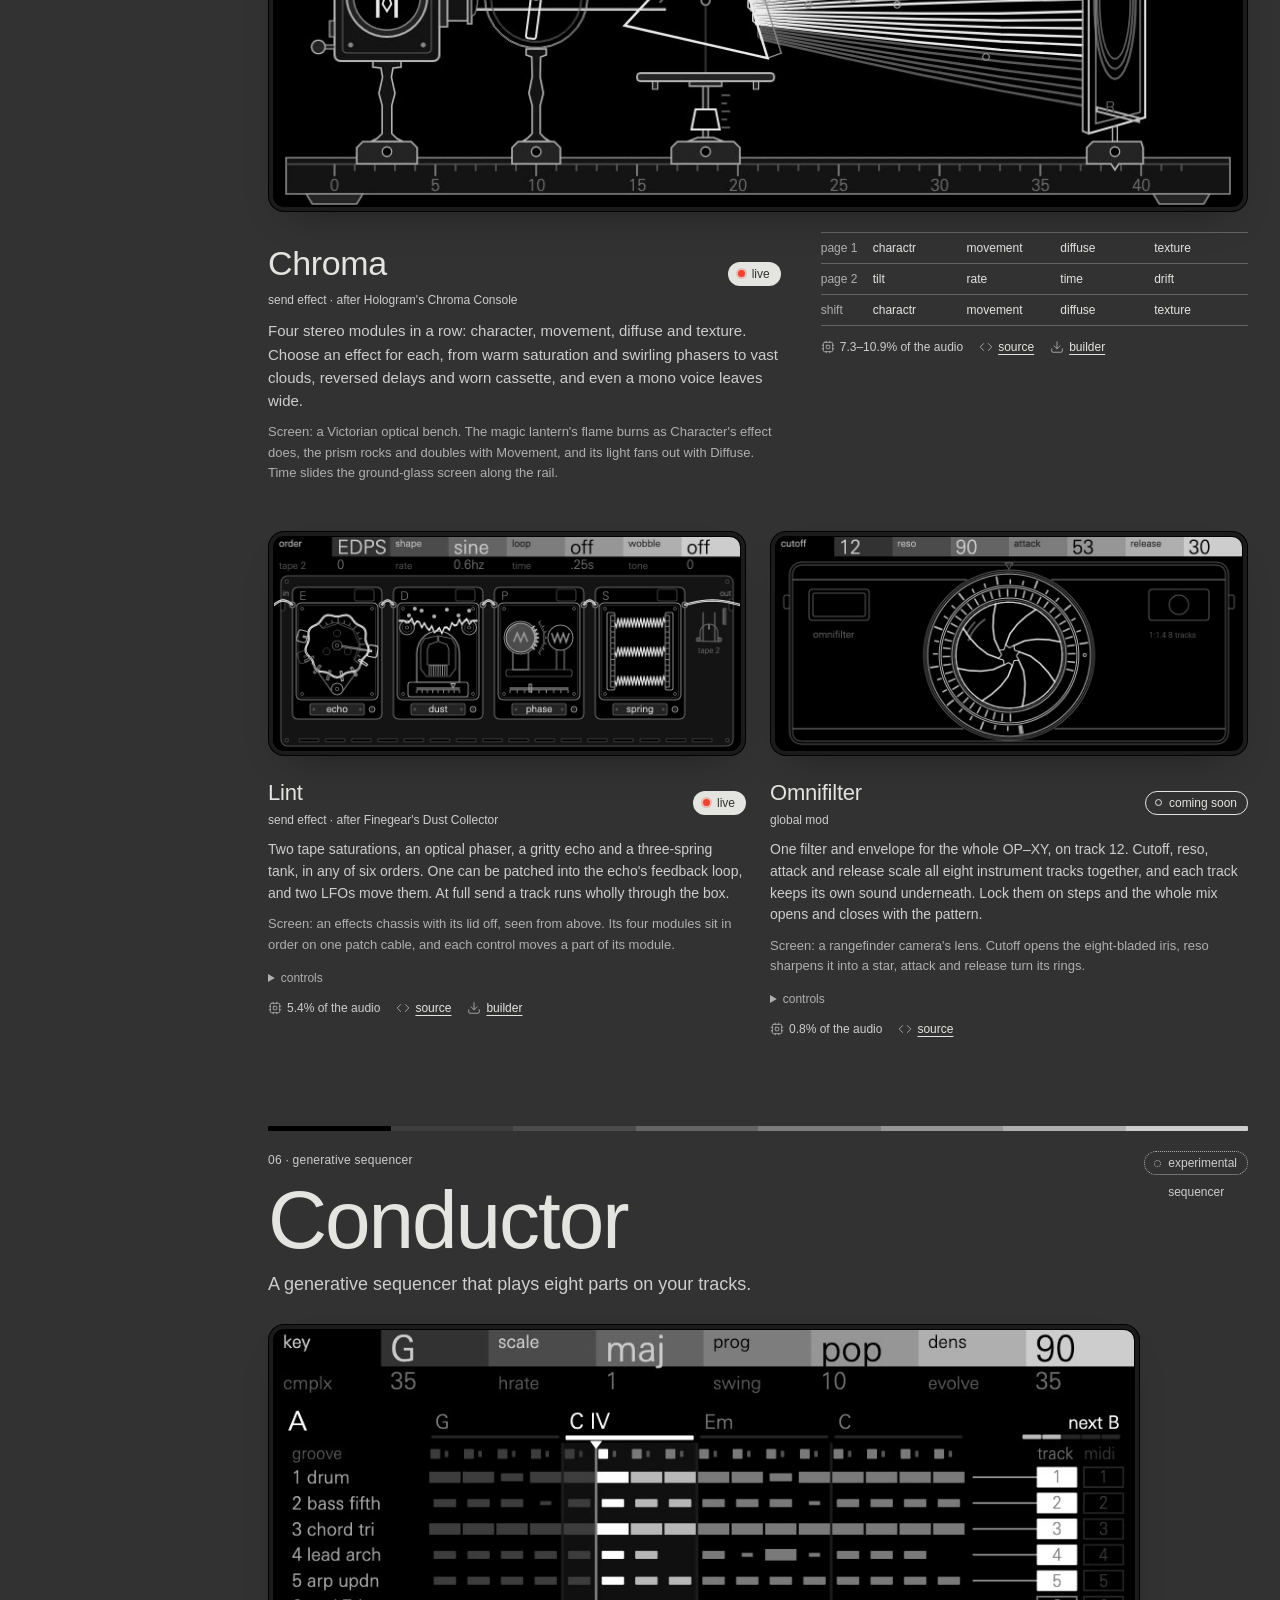
==== commit 2d74a9fc: "The machines' film opens the page, in place of the hero's nine screens A 16:9 film of Hexagon, Nonag" ====
--- a/index.html
+++ b/index.html
@@ -10,7 +10,9 @@
 <meta property="og:type" content="website">
 <meta property="og:title" content="OP–XY machines · Max Mockett">
 <meta property="og:description" content="Hexagon Suite, Nonagon Suite, Tetragon Suite, Grains, ModFX and MNMD: synths, drum kits and effects for the OP–XY.">
-<meta property="og:image" content="https://mmockett.github.io/OP-XY/assets/media/hero.jpg">
+<meta property="og:image" content="https://mmockett.github.io/OP-XY/assets/media/machines/machines.jpg">
+<meta property="og:video" content="https://mmockett.github.io/OP-XY/assets/media/machines/machines.mp4">
+<meta property="og:video:type" content="video/mp4">
 <meta property="og:url" content="https://mmockett.github.io/OP-XY/">
 <meta name="twitter:card" content="summary_large_image">
 <link rel="icon" href="assets/icon.svg" type="image/svg+xml">
@@ -33,6 +35,15 @@
 
 <main id="top">
   <section class="hero wrap">
+    <figure class="device film">
+      <div class="screen screen-film" id="film">
+        <video controls playsinline preload="none" poster="assets/media/machines/machines.jpg" aria-label="OP–XY machines: a film of Max Mockett's machines playing, with their screens and a soundtrack made from their sounds">
+          <source src="assets/media/machines/machines.mp4" type="video/mp4">
+        </video>
+        <button class="film-play" id="film-play" type="button" hidden><svg class="i" viewBox="0 0 24 24" aria-hidden="true"><polygon points="6 3 20 12 6 21 6 3"/></svg><span>play the film</span><small>1:55 · sound on</small></button>
+      </div>
+      <figcaption class="cap">Hexagon, Nonagon and Tetragon, with Chroma and Lint: the machines on film, playing a track made from their own sounds.</figcaption>
+    </figure>
     <div class="hero-copy">
       <div>
         <p class="kicker">instruments for the op–xy</p>
@@ -46,10 +57,6 @@
         </p>
       </div>
     </div>
-    <figure class="device">
-      <div class="screen screen-hero" id="hero-media"></div>
-      <figcaption class="cap" id="hero-cap">Moth, Hollow, Wane, Chroma, Ghost, Recur, Bloom, Orbit, Lint</figcaption>
-    </figure>
   </section>
 
   <div class="layout">
--- a/style.css
+++ b/style.css
@@ -79,7 +79,7 @@
 @media (min-width: 900px) { .nav { display: flex; } .index-btn { display: none; } }
 @media (max-width: 480px) { .mark span { display: none; } }
 
-/* hero: the title, then nine screens across the whole page */
+/* hero: the machines' film, then the title */
 .hero { padding-top: 32px; padding-bottom: 32px; }
 .hero-copy { display: grid; gap: 20px; margin-bottom: 28px; }
 .hero h1 { font-size: clamp(36px, 4.5vw, 64px); line-height: 1.02; font-weight: 300; letter-spacing: -.02em; margin: 12px 0 0; max-width: 12em; }
@@ -101,19 +101,30 @@
 .screen { position: relative; background: var(--screen); border-radius: var(--r); overflow: hidden;
   box-shadow: 0 0 0 1px #000, 0 0 0 5px #1b1b1b, 0 0 0 6px #000, 0 18px 40px -18px rgba(0,0,0,.45); }
 .screen video, .screen img { width: 100%; height: 100%; object-fit: cover; }
-.screen-hero { aspect-ratio: 1448 / 668; margin: 6px; }
 .device .cap { margin-top: 18px; padding-left: 6px; }
 .cap a { text-decoration: none; }
 .cap a:hover { text-decoration: underline; }
 .zoom { cursor: zoom-in; }
 
-/* the hero's nine screens, each a link */
-.hot { position: absolute; inset: 0; display: grid; grid-template-columns: repeat(3, 1fr); grid-template-rows: repeat(3, 1fr); }
-.hot a { position: relative; display: block; }
-.hot a span { position: absolute; left: 8px; bottom: 8px; padding: 3px 8px; border-radius: 999px; background: var(--ink); color: var(--body); font-size: 12px; opacity: 0; transition: opacity .12s; }
-.hot a:hover, .hot a:focus-visible { box-shadow: inset 0 0 0 1px var(--ink-3); }
-.hot a:hover span, .hot a:focus-visible span { opacity: 1; }
-.hot a:focus-visible { outline: none; }
+/* the hero's film: 16:9, the poster until it plays, then the browser's controls */
+.film { margin-bottom: 36px; }
+.screen-film { aspect-ratio: 16 / 9; margin: 6px; }
+.screen-film video { object-fit: contain; background: #000; }
+.screen-film video:not([controls]) { cursor: pointer; }
+/* Centred in the poster's gap between its title and its three screens. */
+.film-play { all: unset; box-sizing: border-box; position: absolute; left: 50%; top: 52.5%; transform: translate(-50%, -50%);
+  display: inline-flex; align-items: center; gap: 10px; height: 52px; padding: 0 22px 0 18px; border-radius: 999px;
+  background: var(--ink); color: var(--body); font-size: 15px; cursor: pointer; white-space: nowrap;
+  box-shadow: 0 10px 30px -10px rgba(0,0,0,.6); transition: background .15s; }
+.film-play:hover { background: var(--ink-2); }
+.film-play:focus-visible { outline: 2px solid var(--ink); outline-offset: 3px; }
+.film-play .i { width: 18px; height: 18px; fill: currentColor; stroke: none; }
+.film-play small { font-size: 12px; opacity: .65; }
+.film-play[hidden] { display: none; }
+/* A phone: smaller, at the foot of the screen, under the poster's title. */
+@media (max-width: 600px) { .film-play { top: auto; bottom: 8px; transform: translateX(-50%); height: 34px; padding: 0 14px 0 12px; font-size: 13px; gap: 7px; }
+  .film-play .i { width: 14px; height: 14px; } .film-play small { font-size: 11px; } }
+@media (min-width: 1000px) { .film { margin-bottom: 44px; } }
 
 /* the header bar, drawn as the SDK draws it */
 .xy { width: 100%; height: auto; font-family: var(--xy); }
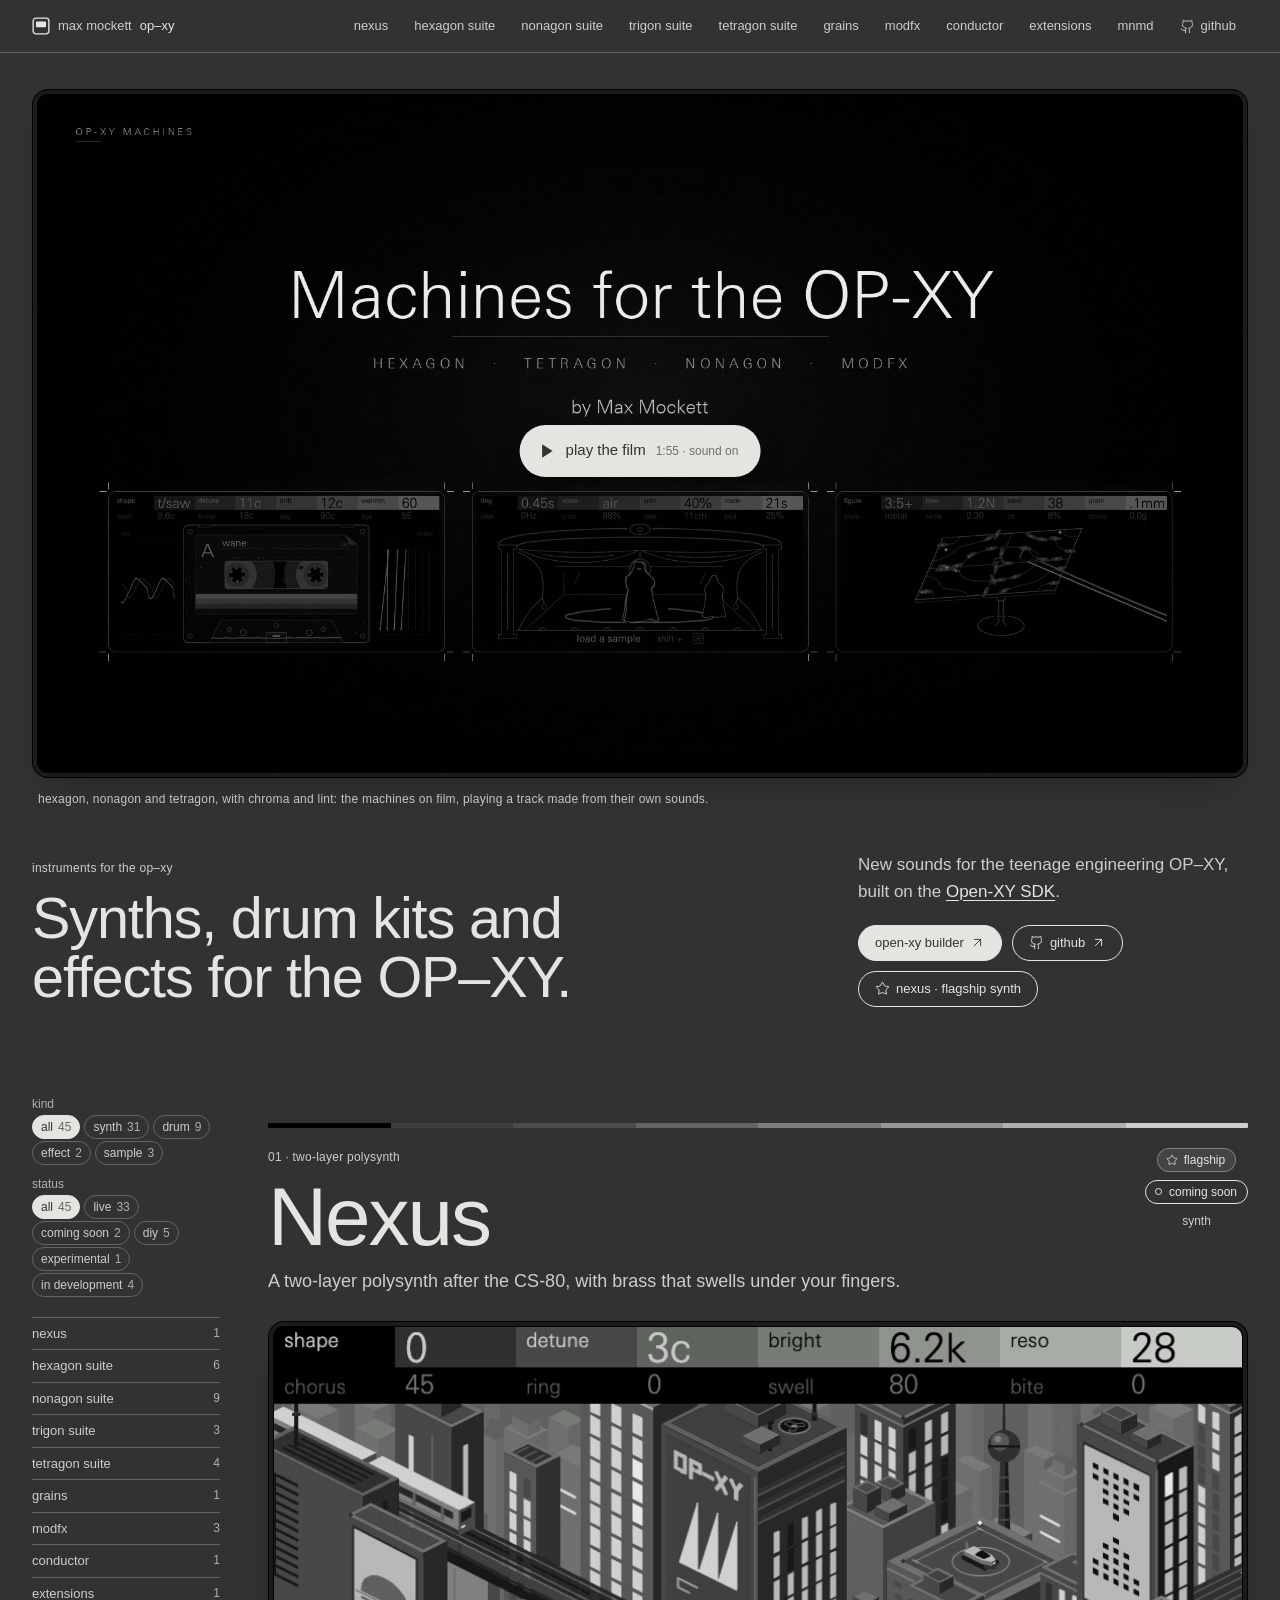
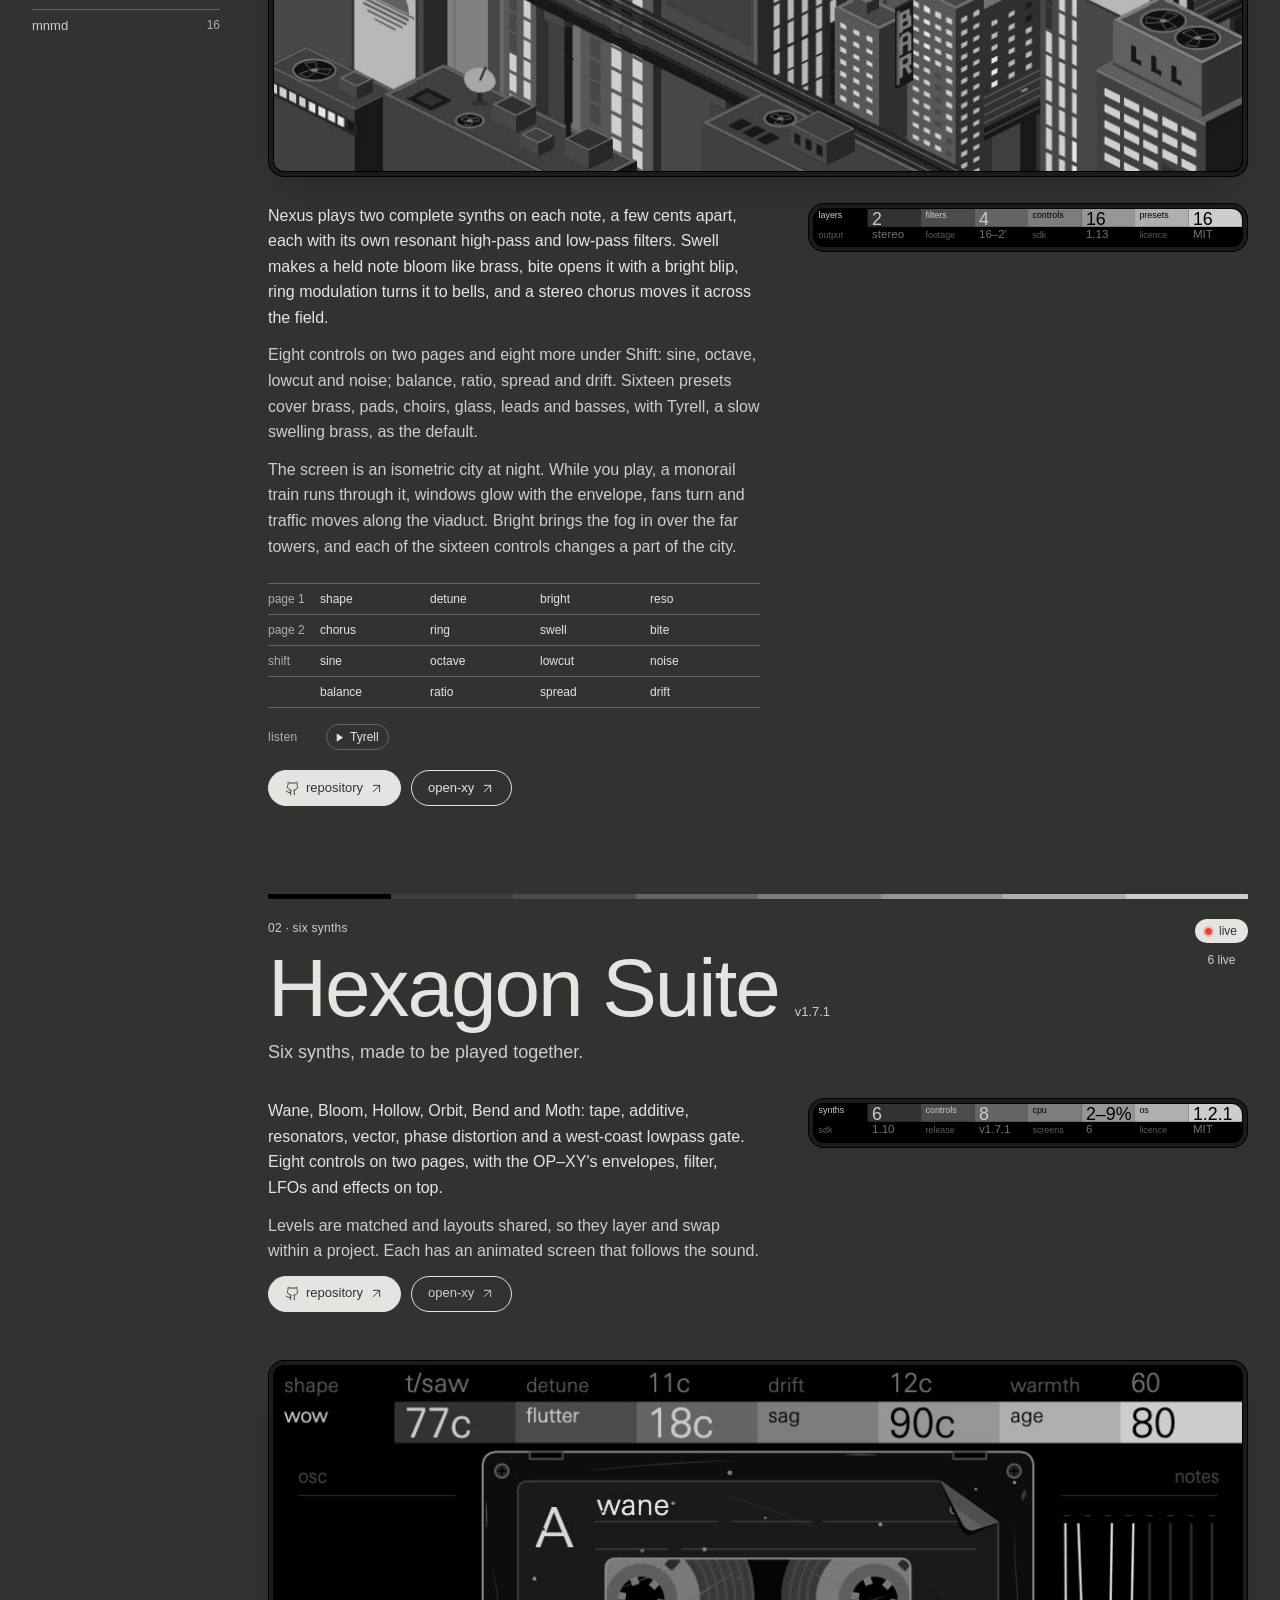
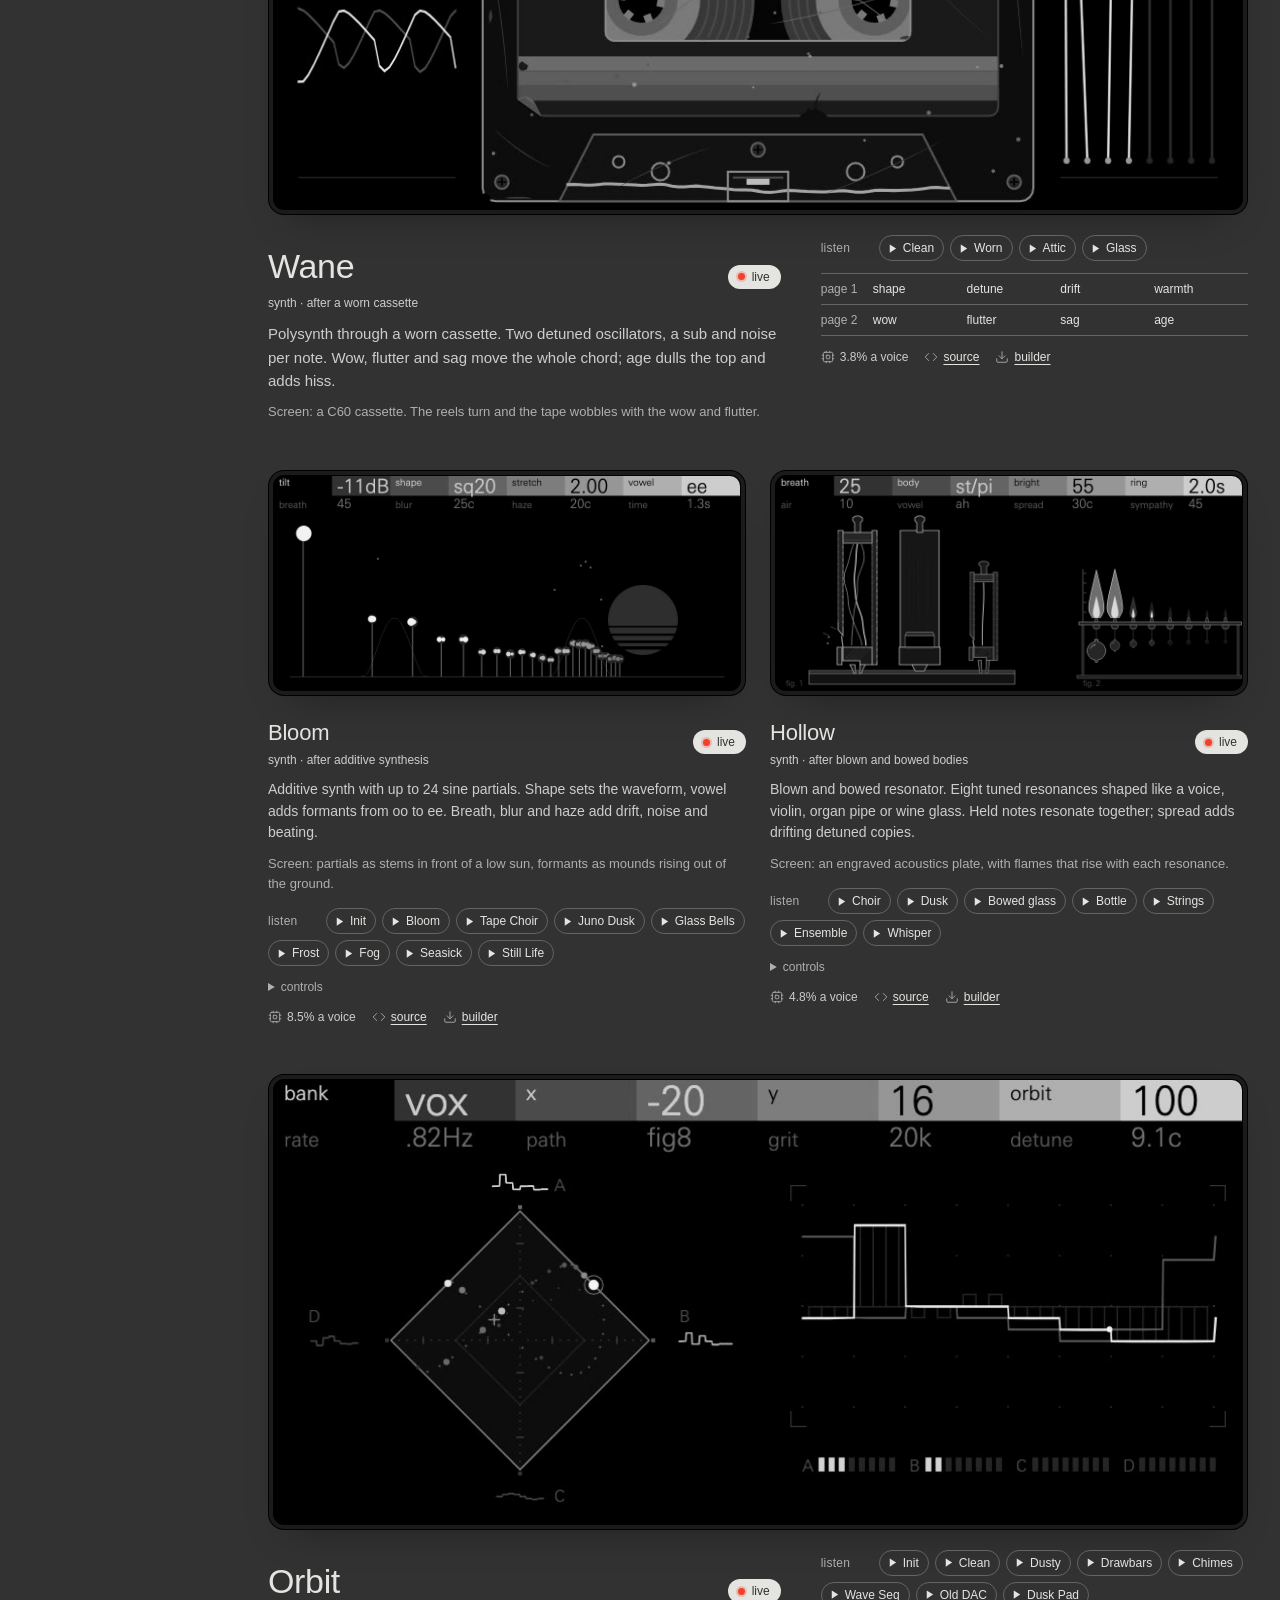
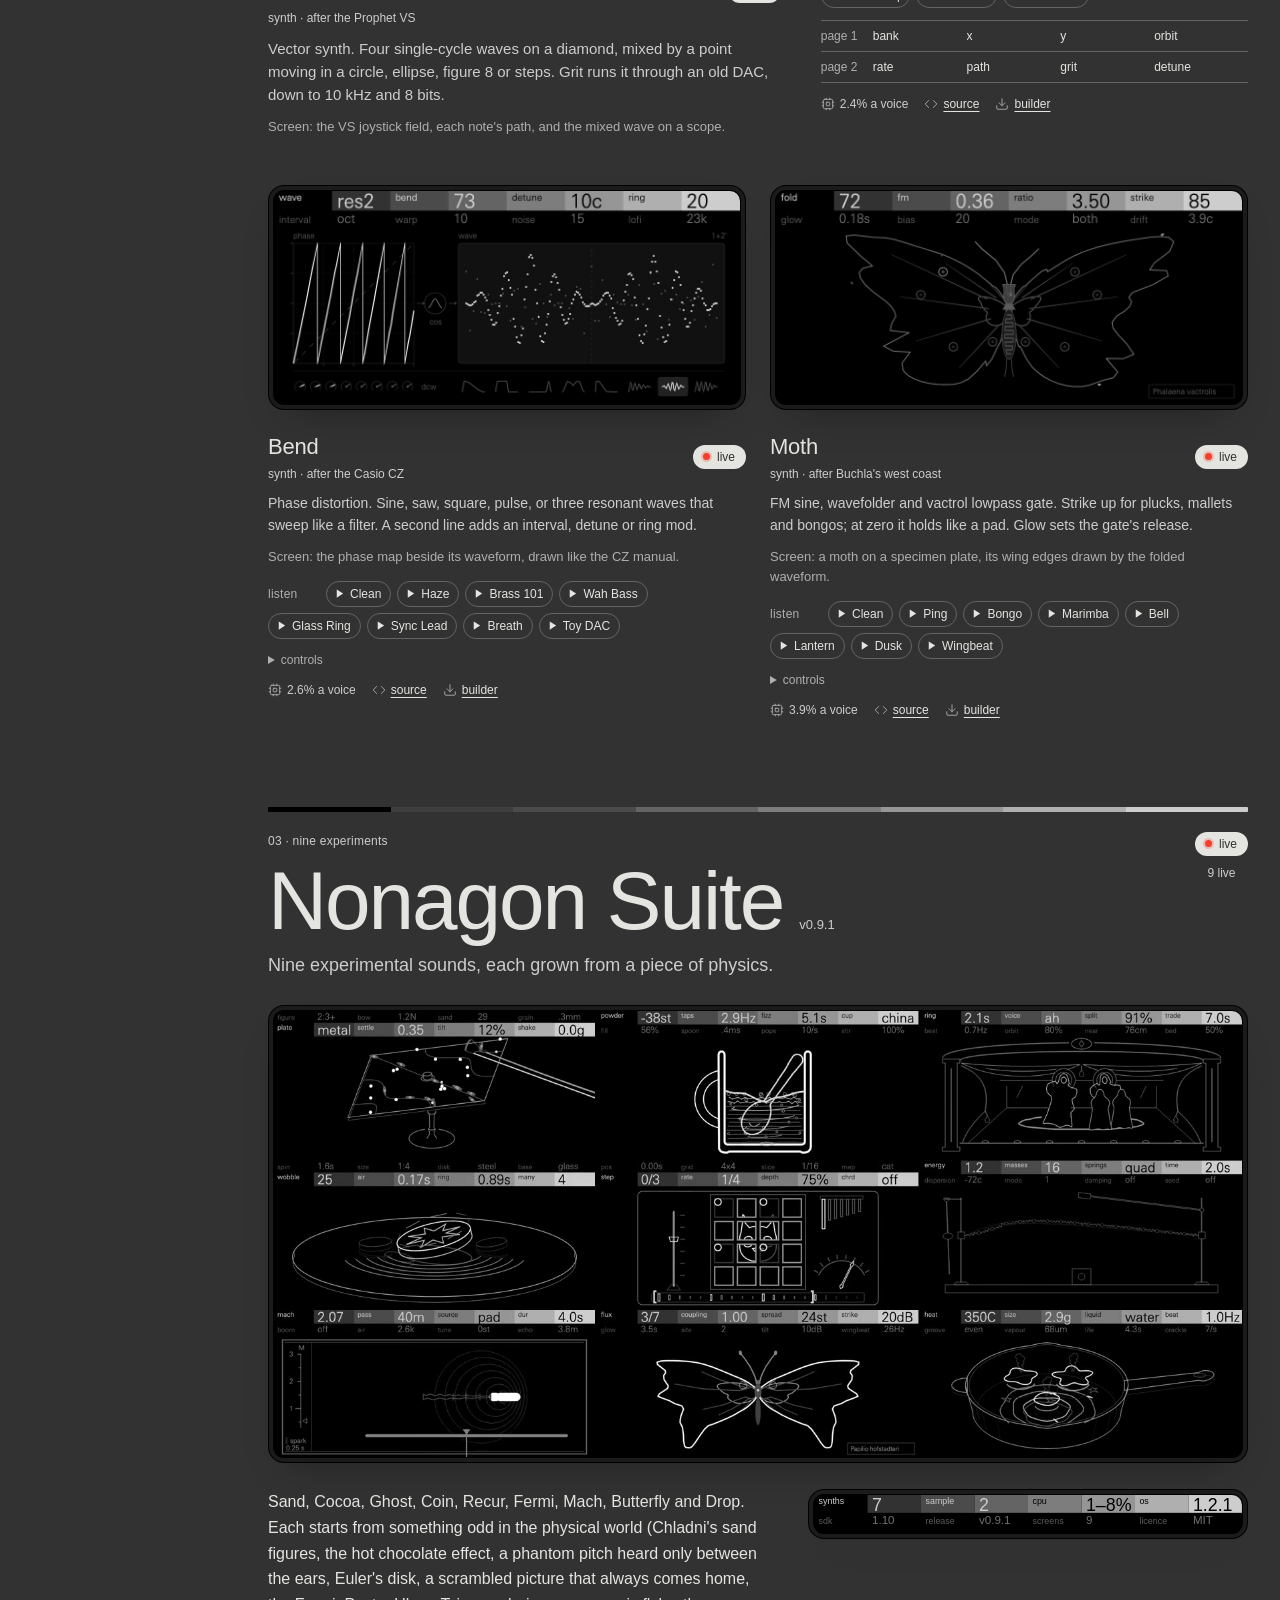
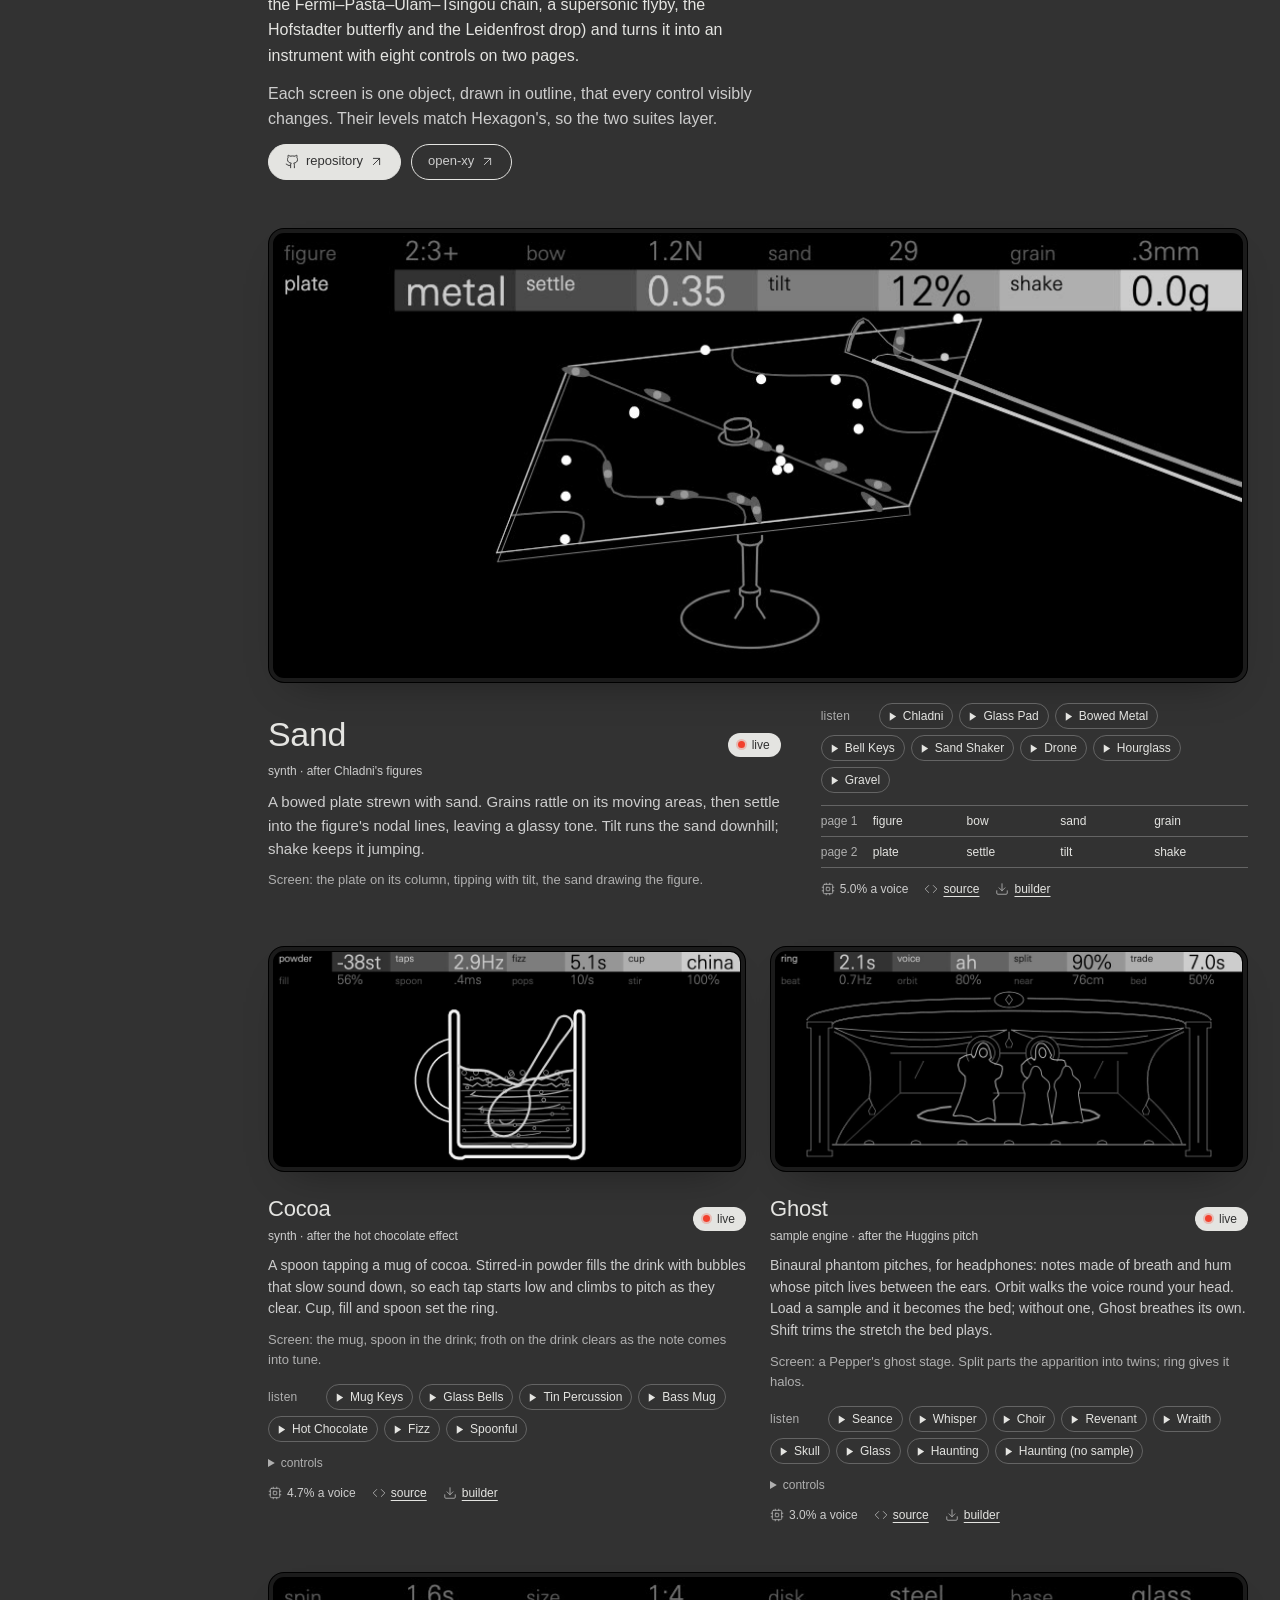
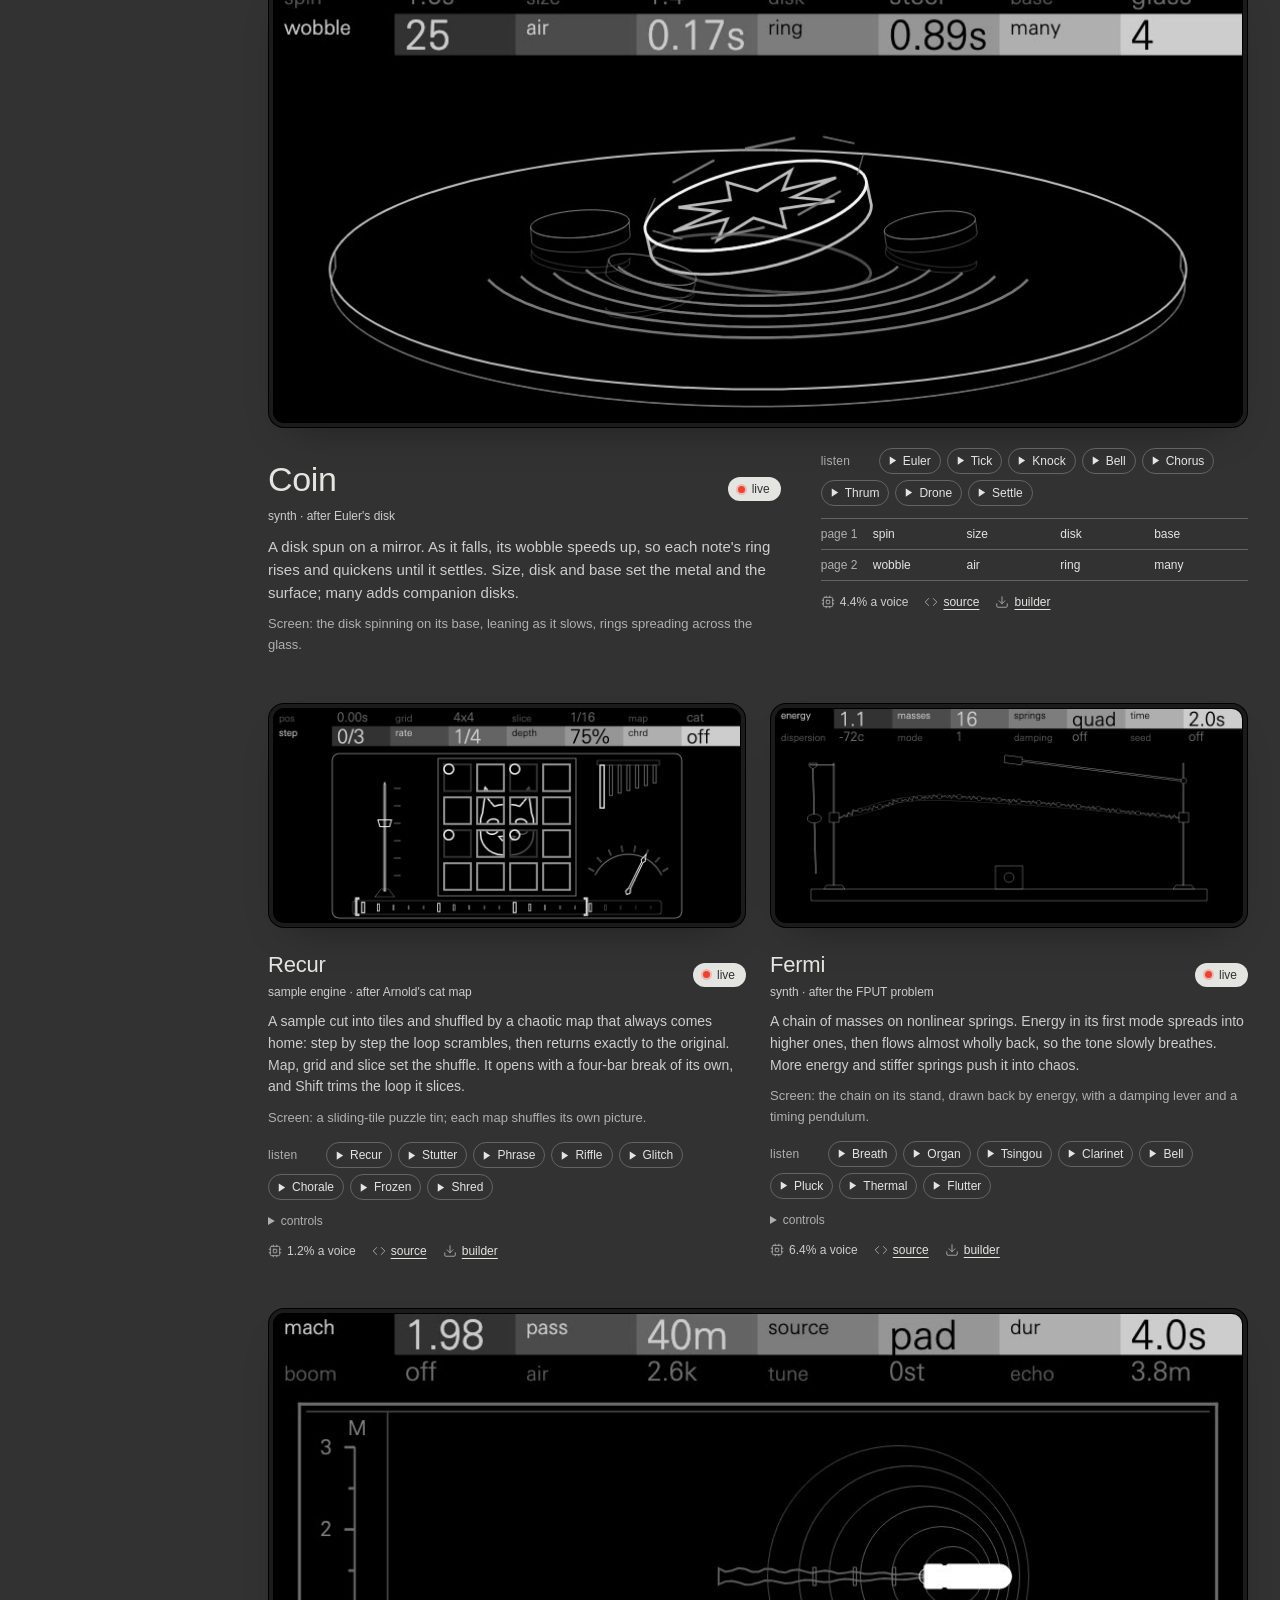
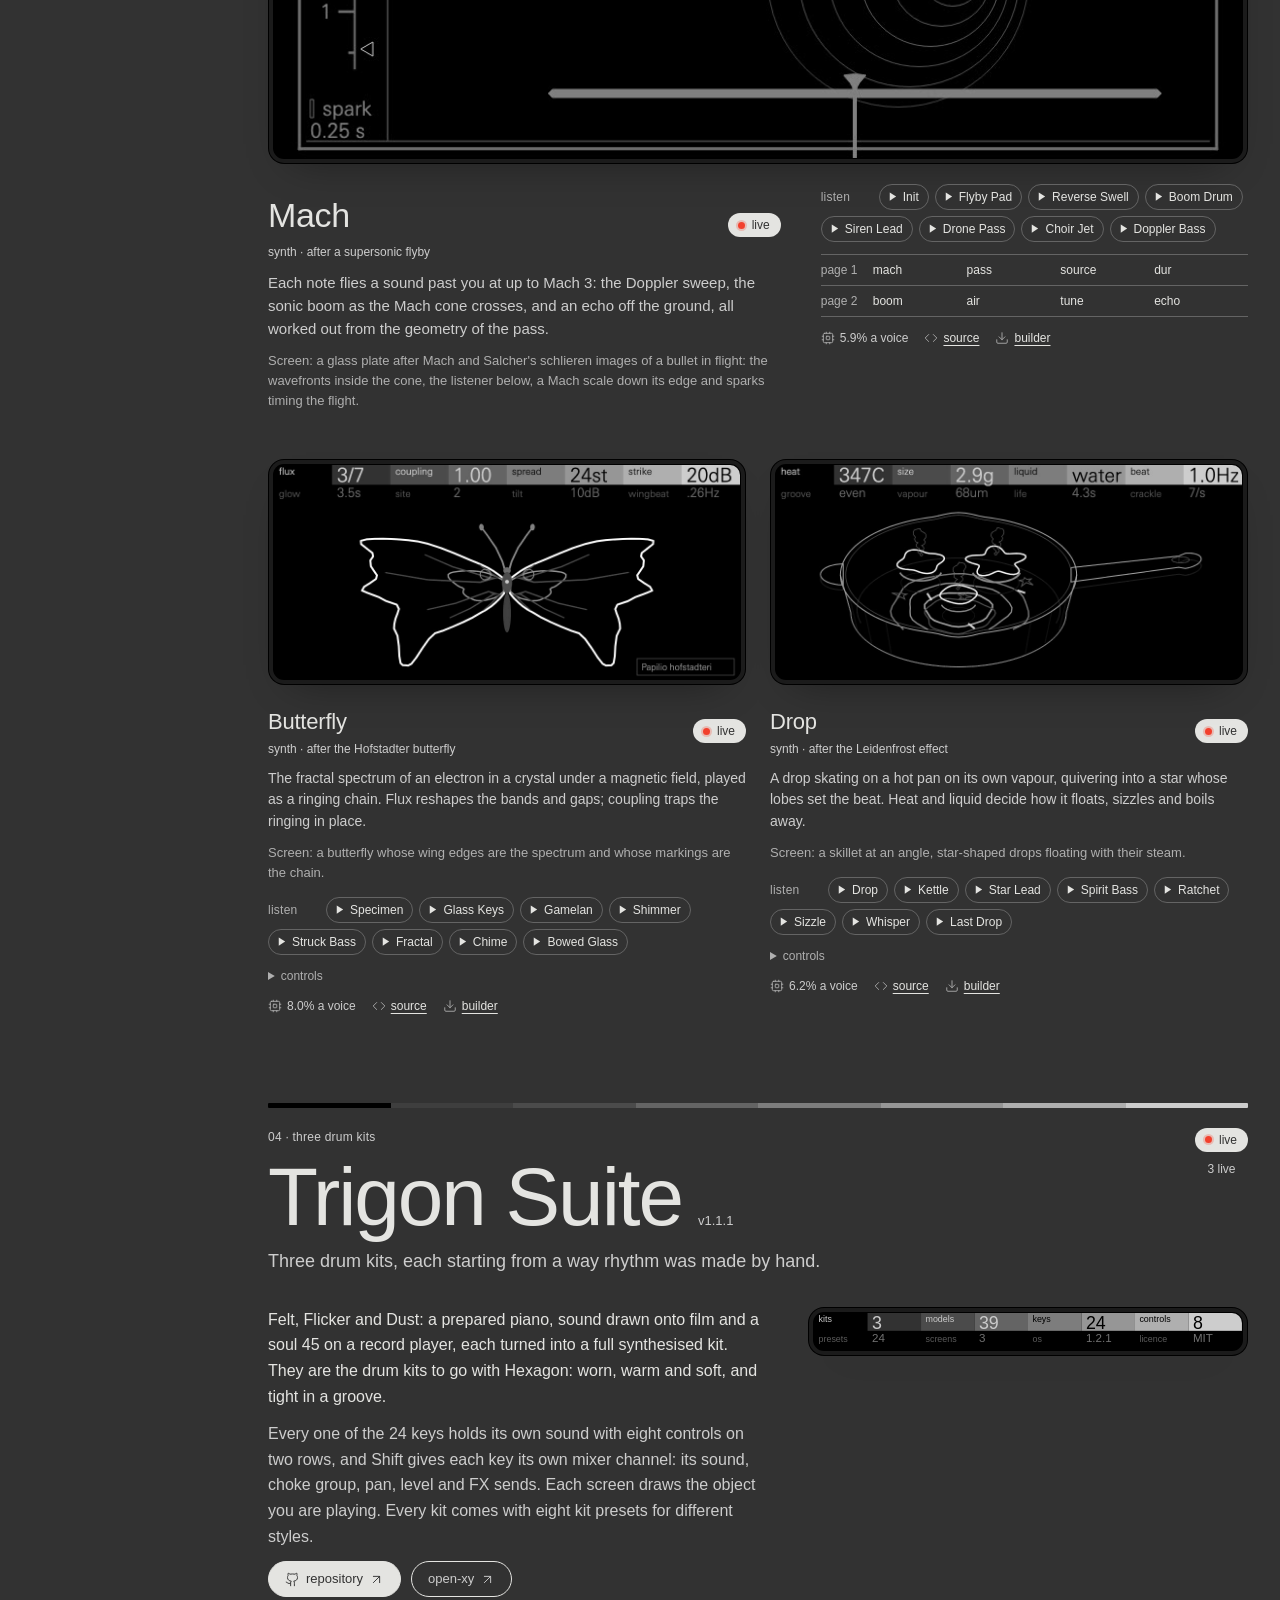
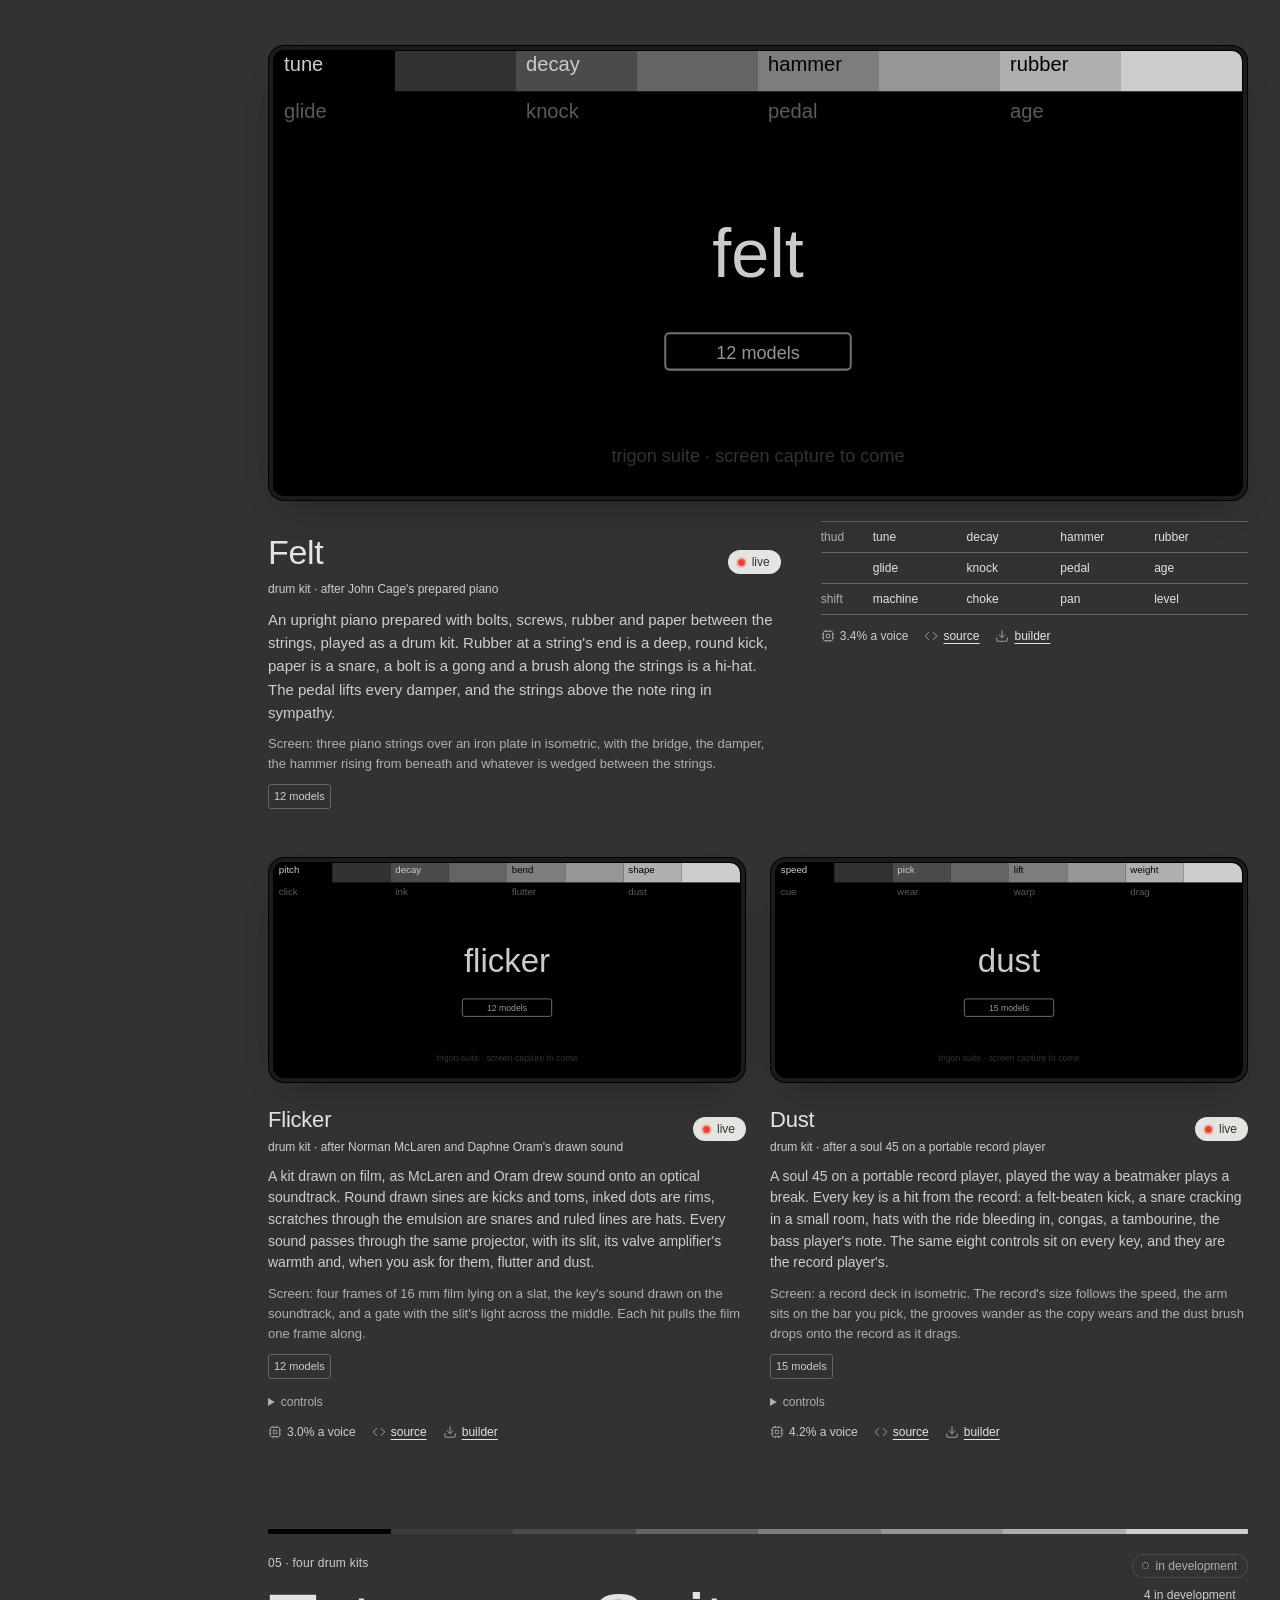
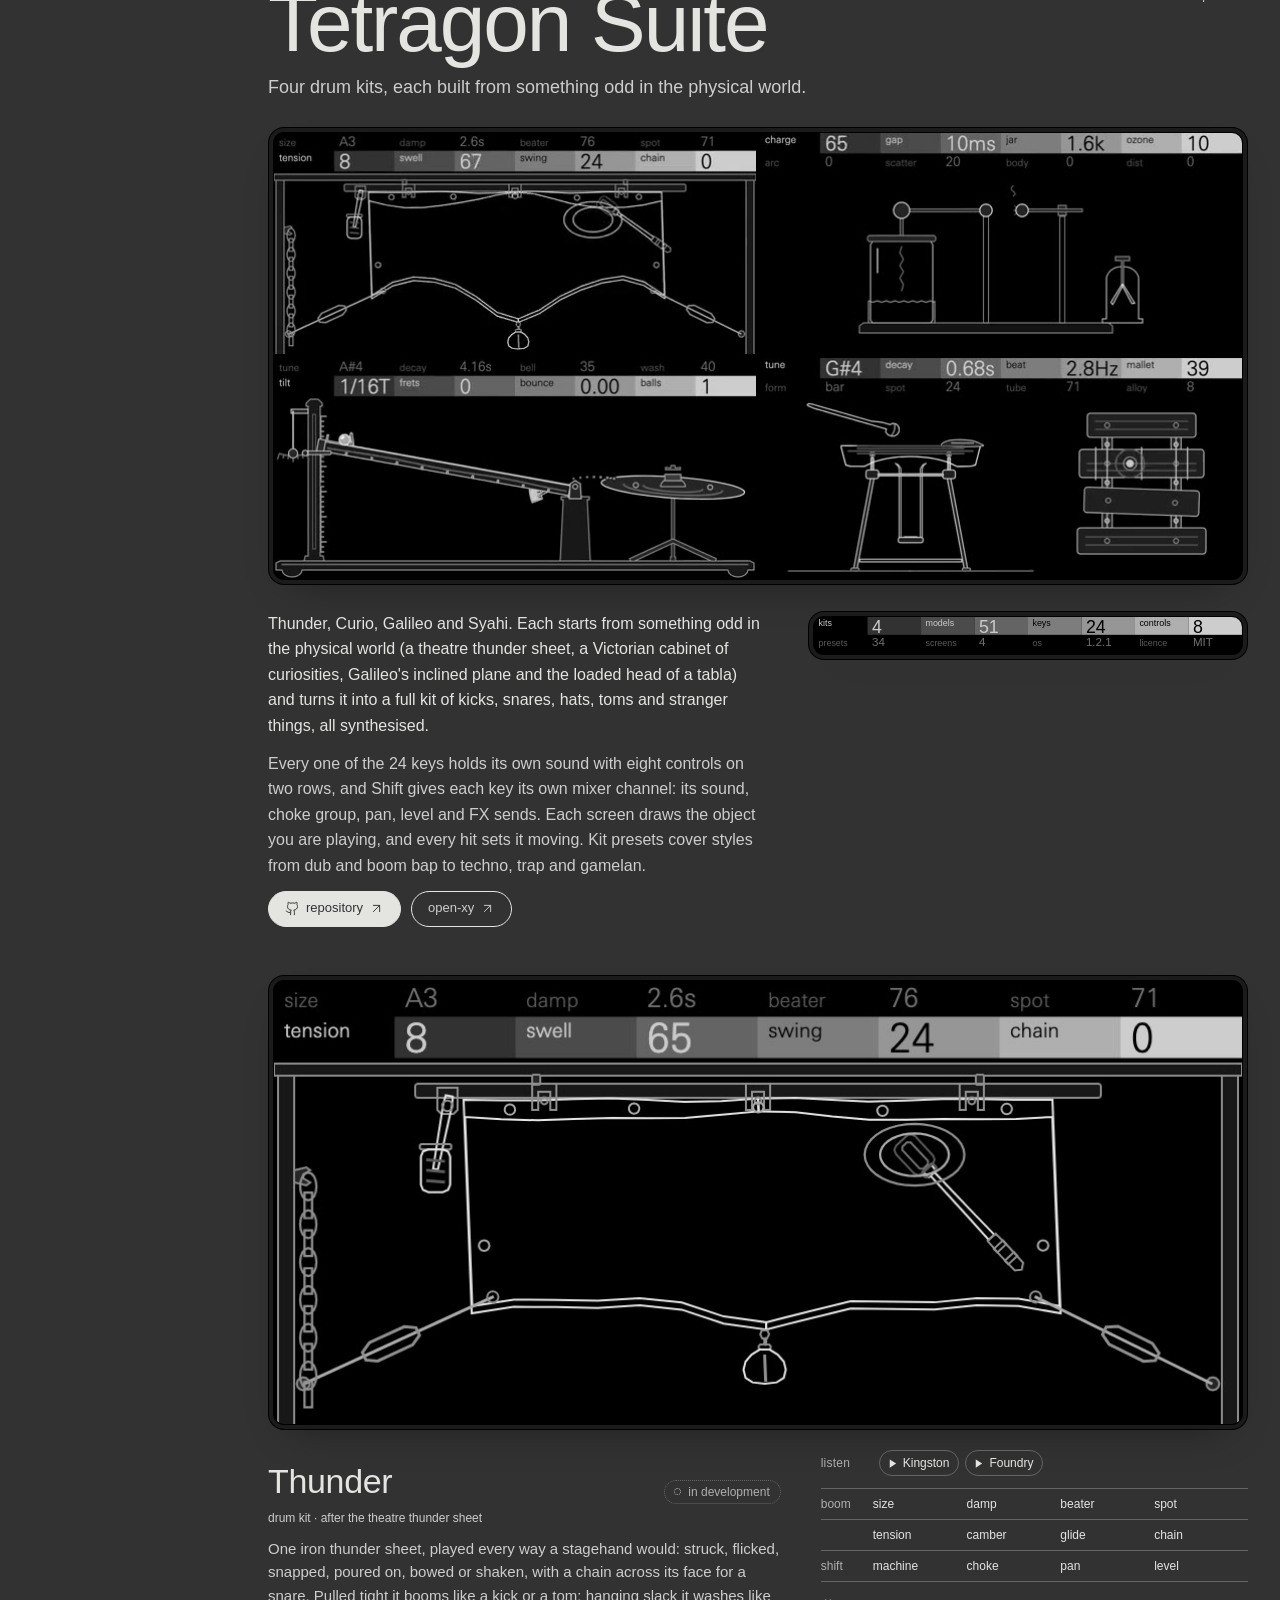
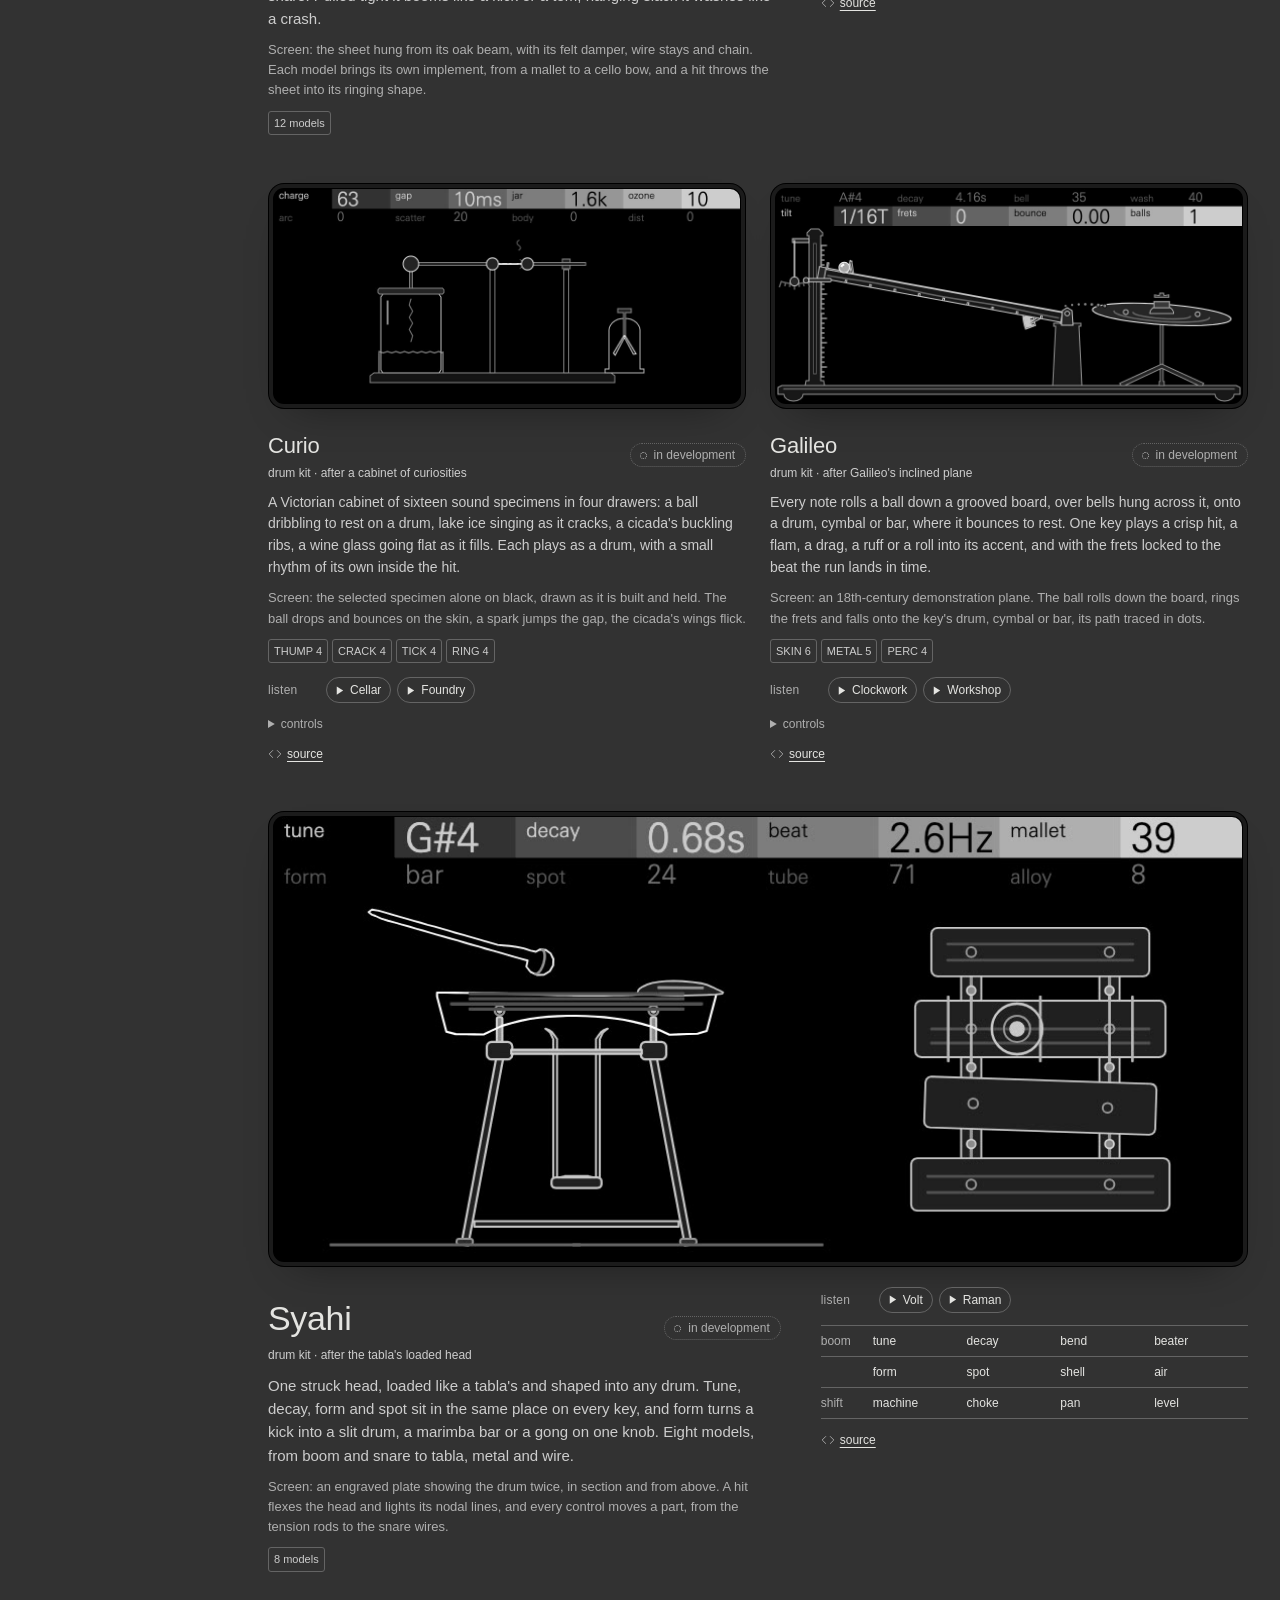
==== commit b183024a: "Nexus as the flagship synth: first on the page, its city screen and Tyrell Nexus moves to the top as" ====
--- a/index.html
+++ b/index.html
@@ -9,7 +9,7 @@
 <meta name="description" content="Synths, drum kits and effects for the teenage engineering OP–XY, by Max Mockett.">
 <meta property="og:type" content="website">
 <meta property="og:title" content="OP–XY machines · Max Mockett">
-<meta property="og:description" content="Hexagon Suite, Nonagon Suite, Tetragon Suite, Grains, ModFX and MNMD: synths, drum kits and effects for the OP–XY.">
+<meta property="og:description" content="Nexus, a two-layer polysynth after the CS-80, with the Hexagon, Nonagon, Trigon and Tetragon suites, Grains, ModFX, Conductor and MNMD: synths, drum kits and effects for the OP–XY.">
 <meta property="og:image" content="https://mmockett.github.io/OP-XY/assets/media/machines/machines.jpg">
 <meta property="og:video" content="https://mmockett.github.io/OP-XY/assets/media/machines/machines.mp4">
 <meta property="og:video:type" content="video/mp4">
@@ -67,7 +67,7 @@
     <div id="projects">
     <noscript>
       <div class="wrap">
-        <p>The projects: <a href="https://github.com/mmockett/OP-XY-Hexagon">Hexagon Suite</a>, <a href="https://github.com/mmockett/OP-XY-Nonagon">Nonagon Suite</a>, <a href="https://github.com/mmockett/OP-XY-Tetragon">Tetragon Suite</a>, <a href="https://github.com/mmockett/OP-XY-Grains">Grains</a>, <a href="https://github.com/mmockett/OP-XY-ModFX">ModFX</a> and <a href="https://github.com/mmockett/OP-XY-MNMD">MNMD</a>.</p>
+        <p>The projects: <a href="https://github.com/mmockett/OP-XY-Nexus">Nexus</a>, the flagship synth; <a href="https://github.com/mmockett/OP-XY-Hexagon">Hexagon Suite</a>, <a href="https://github.com/mmockett/OP-XY-Nonagon">Nonagon Suite</a>, <a href="https://github.com/mmockett/OP-XY-Tetragon">Tetragon Suite</a>, <a href="https://github.com/mmockett/OP-XY-Grains">Grains</a>, <a href="https://github.com/mmockett/OP-XY-ModFX">ModFX</a> and <a href="https://github.com/mmockett/OP-XY-MNMD">MNMD</a>.</p>
       </div>
     </noscript>
     </div>
--- a/style.css
+++ b/style.css
@@ -149,6 +149,11 @@
 .st-dev { border: 1px dotted var(--rule); color: var(--ink-3); }
 .st-dev i { border: 1px dotted var(--ink-3); }
 .pill { display: inline-flex; }
+/* the flagship's label, beside its status */
+.flag { display: inline-flex; align-items: center; gap: 6px; height: 24px; padding: 0 10px 0 8px; border-radius: 999px;
+  font-size: 12px; line-height: 1; white-space: nowrap; color: var(--ink);
+  background: rgba(228, 228, 225, .1); border: 1px solid rgba(228, 228, 225, .35); }
+.flag .i { width: 12px; height: 12px; }
 
 /* a status as a dot alone, in the index */
 .dot { display: inline-block; flex: none; width: 7px; height: 7px; border-radius: 50%; border: 1px solid transparent; }
@@ -229,11 +234,14 @@
 .p-media .screen { aspect-ratio: 1932 / 444; }
 .p-media.solo { max-width: 860px; }
 .p-media.solo .screen { aspect-ratio: 480 / 220; }
+/* the flagship's screen runs the full width */
+.flagship .p-media.solo { max-width: none; }
 .p-body { display: grid; gap: 28px; margin-top: 32px; }
 @media (min-width: 900px) { .p-body { grid-template-columns: minmax(0, 1fr) minmax(320px, 440px); gap: 48px; align-items: start; } }
 .p-desc p { font-size: 16px; line-height: 1.6; max-width: 38em; }
 .p-desc p + p { margin-top: 12px; color: var(--ink-2); }
 .p-desc .ctrls { max-width: 600px; margin-top: 24px; }
+.p-desc .sounds { max-width: 600px; margin-top: 16px; }
 
 .group-h { display: flex; align-items: baseline; gap: 12px; margin: 56px 0 18px; padding-top: 12px; border-top: 1px solid var(--rule); }
 .group-h[hidden] { display: none; }
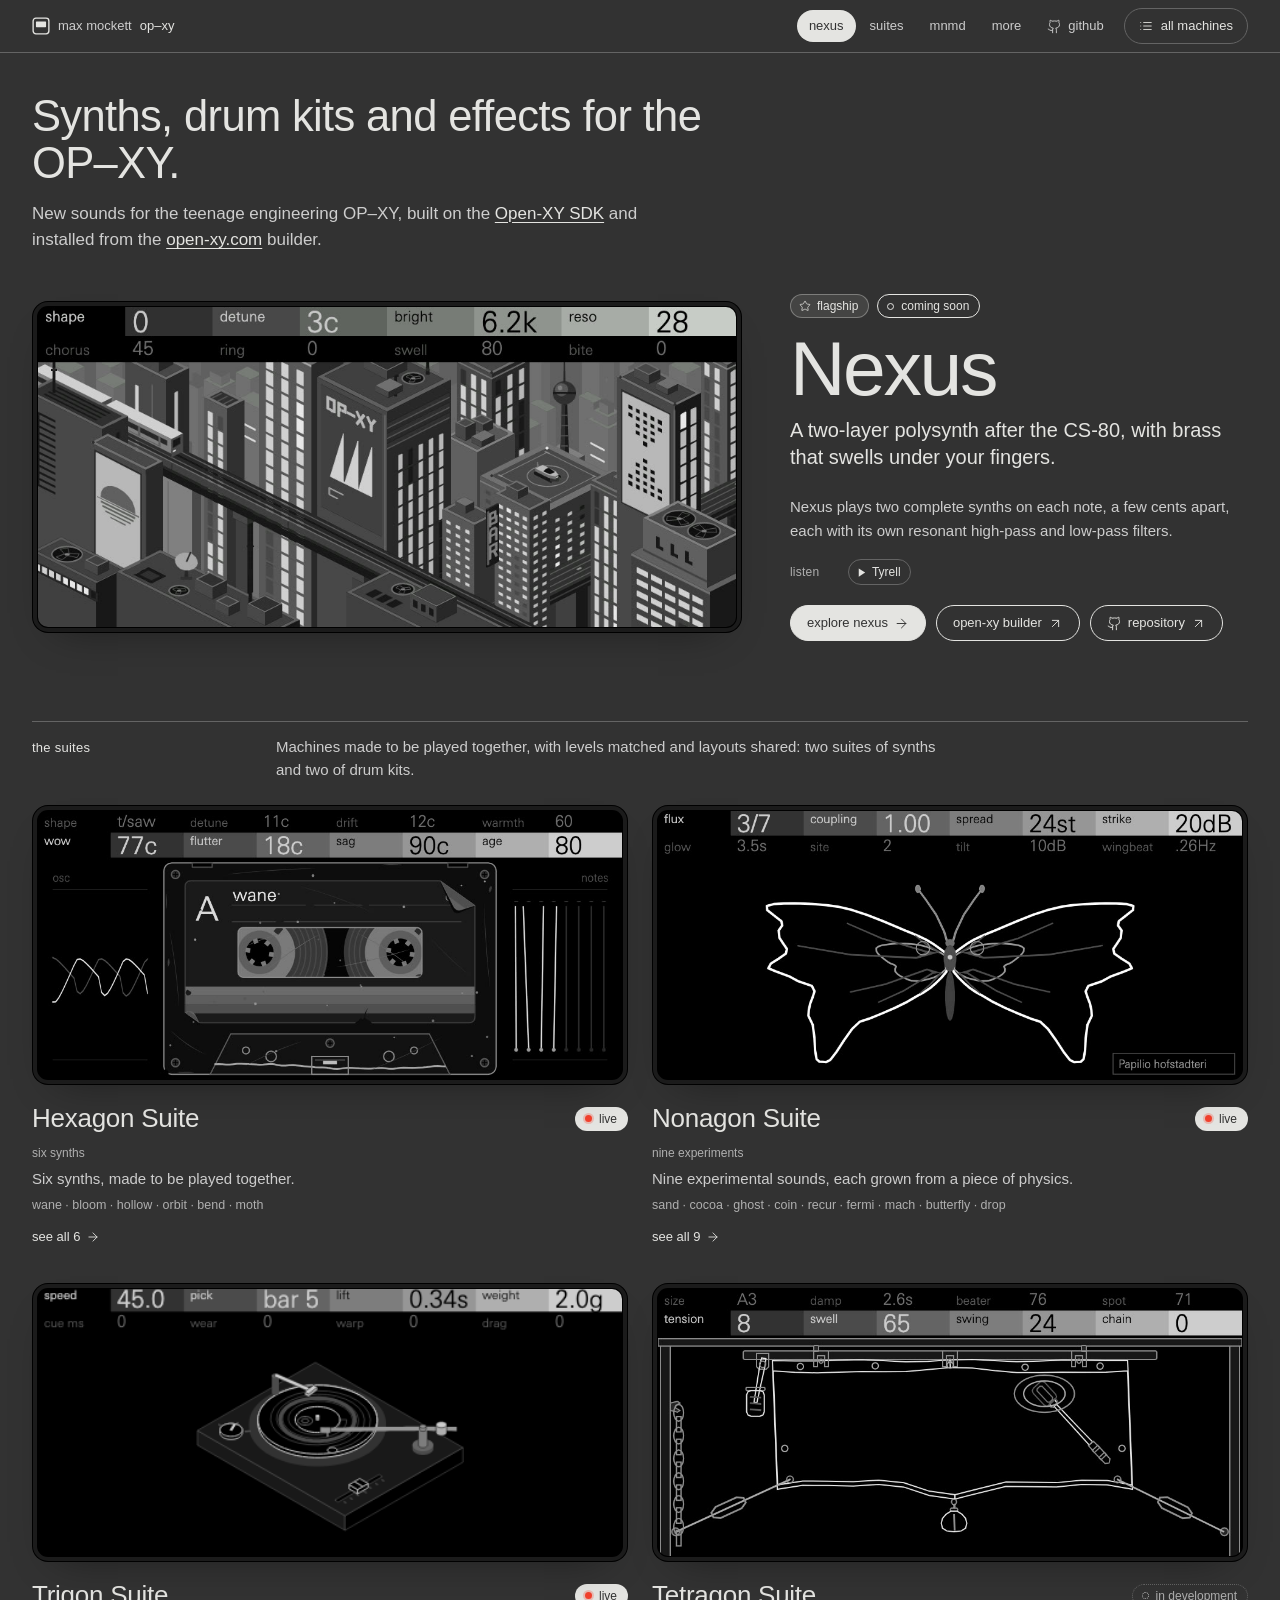
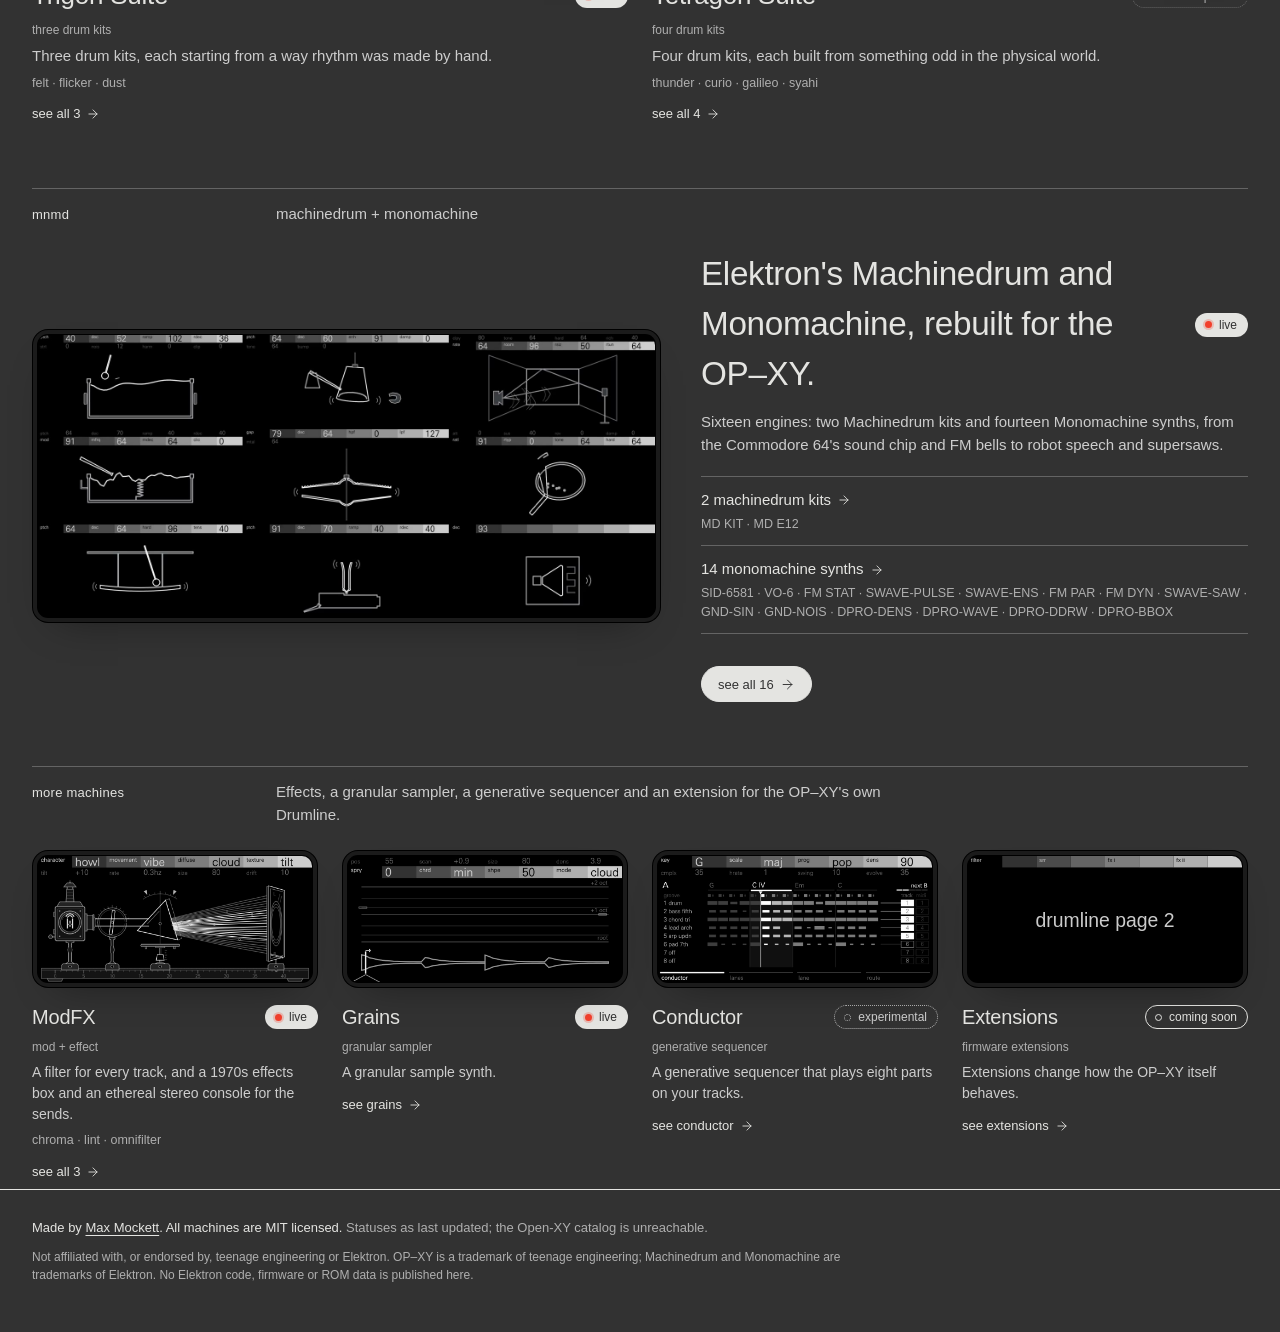
==== commit 321248b7: "Rework the page: a home of shelves, a page per project, details on demand The home now leads with Ne" ====
--- a/index.html
+++ b/index.html
@@ -9,10 +9,8 @@
 <meta name="description" content="Synths, drum kits and effects for the teenage engineering OP–XY, by Max Mockett.">
 <meta property="og:type" content="website">
 <meta property="og:title" content="OP–XY machines · Max Mockett">
-<meta property="og:description" content="Nexus, a two-layer polysynth after the CS-80, with the Hexagon, Nonagon, Trigon and Tetragon suites, Grains, ModFX, Conductor and MNMD: synths, drum kits and effects for the OP–XY.">
-<meta property="og:image" content="https://mmockett.github.io/OP-XY/assets/media/machines/machines.jpg">
-<meta property="og:video" content="https://mmockett.github.io/OP-XY/assets/media/machines/machines.mp4">
-<meta property="og:video:type" content="video/mp4">
+<meta property="og:description" content="Nexus, a two-layer polysynth after the CS-80; the Hexagon, Nonagon, Trigon and Tetragon suites; MNMD; and ModFX, Grains and Conductor: synths, drum kits and effects for the OP–XY.">
+<meta property="og:image" content="https://mmockett.github.io/OP-XY/assets/media/nexus/nexus.jpg">
 <meta property="og:url" content="https://mmockett.github.io/OP-XY/">
 <meta name="twitter:card" content="summary_large_image">
 <link rel="icon" href="assets/icon.svg" type="image/svg+xml">
@@ -24,55 +22,29 @@
 
 <header class="bar">
   <div class="wrap bar-in">
-    <a class="mark" href="#top" aria-label="Top">
+    <a class="mark" href="#top" aria-label="Home">
       <svg viewBox="0 0 16 16" aria-hidden="true"><rect x="1" y="1" width="14" height="14" rx="2.5"/><rect x="3.5" y="4" width="9" height="5" rx=".5"/></svg>
       <span>max mockett</span><b>op–xy</b>
     </a>
-    <nav class="nav" id="nav" aria-label="Suites"></nav>
+    <div class="bar-end">
+    <nav class="nav" id="nav" aria-label="Sections"></nav>
     <button class="index-btn" id="index-btn" type="button" aria-haspopup="dialog"><svg class="i" viewBox="0 0 24 24" aria-hidden="true"><path d="M3 12h.01"/><path d="M3 18h.01"/><path d="M3 6h.01"/><path d="M8 12h13"/><path d="M8 18h13"/><path d="M8 6h13"/></svg><span id="where">all machines</span></button>
+    </div>
   </div>
 </header>
 
 <main id="top">
-  <section class="hero wrap">
-    <figure class="device film">
-      <div class="screen screen-film" id="film">
-        <video controls playsinline preload="none" poster="assets/media/machines/machines.jpg" aria-label="OP–XY machines: a film of Max Mockett's machines playing, with their screens and a soundtrack made from their sounds">
-          <source src="assets/media/machines/machines.mp4" type="video/mp4">
-        </video>
-        <button class="film-play" id="film-play" type="button" hidden><svg class="i" viewBox="0 0 24 24" aria-hidden="true"><polygon points="6 3 20 12 6 21 6 3"/></svg><span>play the film</span><small>1:55 · sound on</small></button>
-      </div>
-      <figcaption class="cap">Hexagon, Nonagon and Tetragon, with Chroma and Lint: the machines on film, playing a track made from their own sounds.</figcaption>
-    </figure>
-    <div class="hero-copy">
-      <div>
-        <p class="kicker">instruments for the op–xy</p>
-        <h1>Synths, drum kits and effects for the OP–XY.</h1>
-      </div>
-      <div class="hero-side">
-        <p class="lead">New sounds for the teenage engineering OP–XY, built on the <a href="https://github.com/etcetc000/open-xy">Open-XY SDK</a>.</p>
-        <p class="actions">
-        <a class="btn btn-ink" id="hero-builder" href="https://open-xy.com">open-xy builder<svg class="i" viewBox="0 0 24 24" aria-hidden="true"><path d="M7 7h10v10"/><path d="M7 17 17 7"/></svg></a>
-        <a class="btn" href="https://github.com/mmockett"><svg class="i" viewBox="0 0 24 24" aria-hidden="true"><path d="M15 22v-4a4.8 4.8 0 0 0-1-3.5c3 0 6-2 6-5.5.08-1.25-.27-2.48-1-3.5.28-1.15.28-2.35 0-3.5 0 0-1 0-3 1.5-2.64-.5-5.36-.5-8 0C6 2 5 2 5 2c-.3 1.15-.3 2.35 0 3.5A5.403 5.403 0 0 0 4 9c0 3.5 3 5.5 6 5.5-.39.49-.68 1.05-.85 1.65-.17.6-.22 1.23-.15 1.85v4"/><path d="M9 18c-4.51 2-5-2-7-2"/></svg>github<svg class="i" viewBox="0 0 24 24" aria-hidden="true"><path d="M7 7h10v10"/><path d="M7 17 17 7"/></svg></a>
-        </p>
-      </div>
-    </div>
+  <section class="intro wrap">
+    <h1>Synths, drum kits and effects for the <span class="nb">OP–XY</span>.</h1>
+    <p class="lead">New sounds for the teenage engineering <span class="nb">OP–XY</span>, built on the <a href="https://github.com/etcetc000/open-xy">Open-XY SDK</a> and installed from the <a href="https://open-xy.com">open-xy.com</a> builder.</p>
   </section>
-
-  <div class="layout">
-    <aside class="rail" aria-label="Machines">
-      <div class="filters" data-filters></div>
-      <ul class="rail-list index" data-index></ul>
-    </aside>
-    <div id="projects">
+  <div id="view">
     <noscript>
       <div class="wrap">
-        <p>The projects: <a href="https://github.com/mmockett/OP-XY-Nexus">Nexus</a>, the flagship synth; <a href="https://github.com/mmockett/OP-XY-Hexagon">Hexagon Suite</a>, <a href="https://github.com/mmockett/OP-XY-Nonagon">Nonagon Suite</a>, <a href="https://github.com/mmockett/OP-XY-Tetragon">Tetragon Suite</a>, <a href="https://github.com/mmockett/OP-XY-Grains">Grains</a>, <a href="https://github.com/mmockett/OP-XY-ModFX">ModFX</a> and <a href="https://github.com/mmockett/OP-XY-MNMD">MNMD</a>.</p>
+        <p>The projects: <a href="https://github.com/mmockett/OP-XY-Nexus">Nexus</a>, the flagship synth; the <a href="https://github.com/mmockett/OP-XY-Hexagon">Hexagon</a>, <a href="https://github.com/mmockett/OP-XY-Nonagon">Nonagon</a>, <a href="https://github.com/mmockett/OP-XY-Trigon">Trigon</a> and <a href="https://github.com/mmockett/OP-XY-Tetragon">Tetragon</a> suites; <a href="https://github.com/mmockett/OP-XY-MNMD">MNMD</a>; <a href="https://github.com/mmockett/OP-XY-ModFX">ModFX</a>, <a href="https://github.com/mmockett/OP-XY-Grains">Grains</a>, <a href="https://github.com/mmockett/OP-XY-Conductor">Conductor</a> and <a href="https://github.com/mmockett/OP-XY-Extensions">Extensions</a>.</p>
       </div>
     </noscript>
-    </div>
   </div>
-
 </main>
 
 <footer class="foot">
@@ -84,8 +56,7 @@
 
 <dialog class="sheet" id="sheet" aria-label="All machines">
   <form method="dialog" class="sheet-head"><span>all machines</span><button class="lb-close" aria-label="Close">close<svg class="i" viewBox="0 0 24 24" aria-hidden="true"><path d="M18 6 6 18"/><path d="m6 6 12 12"/></svg></button></form>
-  <div class="filters" data-filters></div>
-  <ul class="index sheet-list" data-index></ul>
+  <ul class="index sheet-list" id="index-list"></ul>
 </dialog>
 
 <dialog class="lightbox" id="lightbox" aria-label="Enlarged screen">
--- a/style.css
+++ b/style.css
@@ -76,20 +76,19 @@
   border-radius: 999px; font-size: 13px; color: var(--ink); cursor: pointer; }
 .index-btn span { overflow: hidden; text-overflow: ellipsis; white-space: nowrap; }
 .index-btn:focus-visible { outline: 2px solid var(--ink); outline-offset: 2px; }
-@media (min-width: 900px) { .nav { display: flex; } .index-btn { display: none; } }
+.bar-end { display: flex; align-items: center; gap: 8px; min-width: 0; }
+@media (min-width: 900px) { .nav { display: flex; } }
 @media (max-width: 480px) { .mark span { display: none; } }
 
-/* hero: the machines' film, then the title */
-.hero { padding-top: 32px; padding-bottom: 32px; }
-.hero-copy { display: grid; gap: 20px; margin-bottom: 28px; }
-.hero h1 { font-size: clamp(36px, 4.5vw, 64px); line-height: 1.02; font-weight: 300; letter-spacing: -.02em; margin: 12px 0 0; max-width: 12em; }
-.lead { font-size: 17px; line-height: 1.55; color: var(--ink-2); max-width: 34em; }
+/* the intro: a line on what the page is, then the flagship */
+.intro { padding-top: 40px; padding-bottom: 8px; }
+.intro h1 { font-size: clamp(28px, 3.4vw, 46px); line-height: 1.08; font-weight: 300; letter-spacing: -.015em; max-width: 18em; }
+.intro .lead { margin-top: 14px; }
+.nb { white-space: nowrap; }
+.lead { font-size: 17px; line-height: 1.55; color: var(--ink-2); max-width: 36em; }
 .lead a { color: var(--ink); }
 .actions { display: flex; flex-wrap: wrap; gap: 10px; margin-top: 20px; }
-@media (min-width: 1000px) {
-  .hero { padding-top: 36px; }
-  .hero-copy { grid-template-columns: 1fr minmax(280px, 26em); align-items: end; gap: 48px; margin-bottom: 28px; }
-}
+.actions-in { display: contents; }
 .btn { display: inline-flex; align-items: center; gap: 6px; height: 36px; padding: 0 16px; border-radius: 999px;
   border: 1px solid var(--ink); font-size: 13px; text-decoration: none; white-space: nowrap; transition: background .15s, color .15s; }
 .btn:hover { background: var(--ink); color: var(--body); }
@@ -101,30 +100,61 @@
 .screen { position: relative; background: var(--screen); border-radius: var(--r); overflow: hidden;
   box-shadow: 0 0 0 1px #000, 0 0 0 5px #1b1b1b, 0 0 0 6px #000, 0 18px 40px -18px rgba(0,0,0,.45); }
 .screen video, .screen img { width: 100%; height: 100%; object-fit: cover; }
-.device .cap { margin-top: 18px; padding-left: 6px; }
-.cap a { text-decoration: none; }
-.cap a:hover { text-decoration: underline; }
 .zoom { cursor: zoom-in; }
 
-/* the hero's film: 16:9, the poster until it plays, then the browser's controls */
-.film { margin-bottom: 36px; }
-.screen-film { aspect-ratio: 16 / 9; margin: 6px; }
-.screen-film video { object-fit: contain; background: #000; }
-.screen-film video:not([controls]) { cursor: pointer; }
-/* Centred in the poster's gap between its title and its three screens. */
-.film-play { all: unset; box-sizing: border-box; position: absolute; left: 50%; top: 52.5%; transform: translate(-50%, -50%);
-  display: inline-flex; align-items: center; gap: 10px; height: 52px; padding: 0 22px 0 18px; border-radius: 999px;
-  background: var(--ink); color: var(--body); font-size: 15px; cursor: pointer; white-space: nowrap;
-  box-shadow: 0 10px 30px -10px rgba(0,0,0,.6); transition: background .15s; }
-.film-play:hover { background: var(--ink-2); }
-.film-play:focus-visible { outline: 2px solid var(--ink); outline-offset: 3px; }
-.film-play .i { width: 18px; height: 18px; fill: currentColor; stroke: none; }
-.film-play small { font-size: 12px; opacity: .65; }
-.film-play[hidden] { display: none; }
-/* A phone: smaller, at the foot of the screen, under the poster's title. */
-@media (max-width: 600px) { .film-play { top: auto; bottom: 8px; transform: translateX(-50%); height: 34px; padding: 0 14px 0 12px; font-size: 13px; gap: 7px; }
-  .film-play .i { width: 14px; height: 14px; } .film-play small { font-size: 11px; } }
-@media (min-width: 1000px) { .film { margin-bottom: 44px; } }
+/* the flagship: its screen at the full width, then its name and sound */
+.showcase { padding-top: 32px; padding-bottom: 24px; }
+.show-media .screen { aspect-ratio: 480 / 220; margin: 6px; }
+.show-copy { display: grid; gap: 20px; margin-top: 28px; }
+.show-tags { display: flex; flex-wrap: wrap; gap: 8px; }
+.showcase h2 { font-size: clamp(48px, 7vw, 104px); font-weight: 300; letter-spacing: -.03em; line-height: .95; margin-top: 14px; display: flex; flex-wrap: wrap; align-items: baseline; gap: 6px 16px; }
+.ver small { font-size: 13px; letter-spacing: 0; color: var(--ink-2); }
+.show-tag { font-size: 20px; line-height: 1.35; color: var(--ink); margin-top: 12px; max-width: 24em; }
+.show-desc { font-size: 15px; line-height: 1.6; color: var(--ink-2); max-width: 38em; }
+.showcase .sounds { margin-top: 16px; }
+.showcase { display: grid; gap: 0 48px; }
+@media (min-width: 1000px) {
+  .showcase { grid-template-columns: minmax(0, 1.55fr) minmax(320px, 1fr); align-items: center; }
+  .show-copy { margin-top: 0; gap: 24px; }
+  .showcase h2 { font-size: clamp(56px, 6vw, 96px); }
+}
+
+/* the shelves: a heading, then a tile per project */
+.shelf { padding-top: 56px; padding-bottom: 8px; }
+.shelf-h { display: grid; gap: 8px; padding-top: 14px; border-top: 1px solid var(--rule); margin-bottom: 24px; }
+.shelf-h h2 { font-size: 13px; font-weight: 500; letter-spacing: .02em; text-transform: lowercase; }
+.shelf-h p { font-size: 15px; color: var(--ink-2); max-width: 44em; }
+@media (min-width: 900px) { .shelf-h { grid-template-columns: 220px minmax(0, 1fr); align-items: baseline; gap: 24px; } }
+.tiles { display: grid; gap: 36px 24px; grid-template-columns: minmax(0, 1fr); }
+@media (min-width: 640px) { .tiles.two, .tiles.four { grid-template-columns: repeat(2, minmax(0, 1fr)); } }
+@media (min-width: 1100px) { .tiles.four { grid-template-columns: repeat(4, minmax(0, 1fr)); } }
+.tile { display: grid; gap: 14px; align-content: start; text-decoration: none; color: inherit; border-radius: var(--r); }
+.tile-screen { display: block; aspect-ratio: 480 / 220; margin: 6px; }
+.tile-screen img, .tile-screen svg { width: 100%; height: 100%; object-fit: cover; transition: opacity .2s; }
+.tile:hover .tile-screen img, .wide-tile a.tile-screen:hover img { opacity: .82; }
+.tile-body { display: grid; gap: 6px; align-content: start; }
+.tile-h { display: flex; align-items: center; justify-content: space-between; gap: 12px; }
+.tile-h h3 { font-size: 26px; font-weight: 300; letter-spacing: -.01em; }
+.tile.small .tile-h h3 { font-size: 20px; font-weight: 400; }
+.tile-kicker { font-size: 12px; color: var(--ink-3); text-transform: lowercase; }
+.tile-tag { font-size: 15px; line-height: 1.5; color: var(--ink-2); max-width: 36em; }
+.tile.small .tile-tag { font-size: 14px; }
+.tile-names { font-size: 12.5px; color: var(--ink-3); line-height: 1.5; }
+.tile-go { display: inline-flex; align-items: center; gap: 6px; font-size: 13px; color: var(--ink); margin-top: 6px; }
+.tile-go .i { transition: transform .15s; }
+.tile:hover .tile-go .i { transform: translateX(3px); }
+.tile:hover h3 { color: #fff; }
+
+/* a project with families of machines: wider, each family a way in */
+.wide-tile { display: grid; gap: 20px; }
+.wide-tile .tile-h h3 { font-size: clamp(24px, 2.6vw, 34px); max-width: 18em; }
+.wide-tile .tile-body { gap: 12px; }
+@media (min-width: 900px) { .wide-tile { grid-template-columns: minmax(0, 1.15fr) minmax(0, 1fr); gap: 40px; align-items: center; } }
+.fams { display: grid; gap: 0; margin-top: 8px; border-top: 1px solid var(--rule); }
+.fam { display: grid; gap: 3px; padding: 12px 0; border-bottom: 1px solid var(--rule); text-decoration: none; }
+.fam b { display: inline-flex; align-items: center; gap: 6px; font-weight: 400; font-size: 15px; }
+.fam span { font-size: 12.5px; color: var(--ink-3); line-height: 1.5; }
+.fam:hover b { color: #fff; }
 
 /* the header bar, drawn as the SDK draws it */
 .xy { width: 100%; height: auto; font-family: var(--xy); }
@@ -163,125 +193,90 @@
 .dot.st-lab { border: 1px dotted var(--ink-3); background: transparent; }
 .dot.st-dev { border: 1px dotted var(--rule); background: transparent; }
 
-/* filters */
-.filters { display: grid; gap: 8px; }
-.f-row { display: flex; flex-wrap: wrap; align-items: center; gap: 6px; }
-.f-label { width: 44px; font-size: 12px; color: var(--ink-3); }
-.chip { font: inherit; font-size: 13px; height: 30px; padding: 0 12px; border-radius: 999px; border: 1px solid var(--rule);
-  background: transparent; color: var(--ink-2); cursor: pointer; display: inline-flex; gap: 7px; align-items: center; }
-.chip b { font-weight: 400; color: var(--ink-3); }
-.chip:hover { border-color: var(--ink); color: var(--ink); }
-.chip[aria-pressed="true"] { background: var(--ink); border-color: var(--ink); color: var(--body); }
-.chip[aria-pressed="true"] b { color: var(--s3); }
-.chip:disabled { opacity: .4; cursor: default; }
-.chip:disabled:hover { border-color: var(--rule); color: var(--ink-2); }
-
 .tally { font-size: 12px; color: var(--ink-2); white-space: nowrap; }
-.more summary { cursor: pointer; font-size: 12px; color: var(--ink-3); width: max-content; }
-.more summary:hover { color: var(--ink); }
-.card[hidden], .project[hidden], [data-index] li[hidden] { display: none; }
-
-/* the rail beside the suites, on a wide screen */
-.layout { width: 100%; max-width: var(--max); margin: 0 auto; padding: 0 var(--gut); display: grid; grid-template-columns: minmax(0, 1fr); }
-.rail { display: none; }
-@media (min-width: 1180px) {
-  .layout { grid-template-columns: 188px minmax(0, 1fr); gap: 48px; }
-  .rail { display: grid; align-content: start; gap: 20px; position: sticky; top: 52px; align-self: start; max-height: calc(100vh - 52px); padding: 28px 0 20px; overflow: hidden; }
-  .rail .filters { gap: 10px; }
-  .rail .f-row { gap: 2px 4px; }
-  .rail .f-label { width: 100%; }
-  .rail .chip { height: 24px; padding: 0 8px; font-size: 12px; gap: 5px; }
-  .rail-list { overflow-y: auto; scrollbar-width: none; min-height: 0; }
-  .rail-list::-webkit-scrollbar { display: none; }
-  .rail { grid-template-rows: auto minmax(0, 1fr); }
-  .rail-list .ix-suite > ul { display: none; }
-  .rail-list .ix-suite.here > ul { display: block; }
-}
+
+/* the index */
 .index, .index ul { list-style: none; margin: 0; padding: 0; }
+.ix-label { display: block; font-size: 12px; color: var(--ink-3); text-transform: lowercase; margin: 22px 0 6px; }
+.ix-shelf:first-child .ix-label { margin-top: 0; }
 .ix-head { display: flex; justify-content: space-between; gap: 8px; padding: 6px 0; font-size: 13px; text-decoration: none; color: var(--ink-2); border-top: 1px solid var(--rule); }
 .ix-head span { color: var(--ink-3); font-size: 12px; }
-.ix-suite.here > .ix-head, .ix-head:hover { color: var(--ink); }
-.ix-suite.here > .ix-head { font-weight: 500; }
-.index ul { padding-bottom: 8px; }
+.ix-head:hover { color: var(--ink); }
+.index ul ul { padding-bottom: 8px; }
 .index li[data-machine] a { display: flex; align-items: center; gap: 8px; padding: 3px 0; font-size: 12.5px; text-decoration: none; color: var(--ink-3); }
 .index li[data-machine] a:hover { color: var(--ink); }
-.index li[data-machine].here a { color: var(--ink); }
-.index li[data-machine].here .dot { outline: 1px solid var(--ink); outline-offset: 2px; }
-
-/* the phone's index */
+
+/* the index, as a sheet over the page */
 .sheet { border: 0; padding: 16px var(--gut) 32px; margin: 0; width: 100%; max-width: 100%; height: 100%; max-height: 100%; background: var(--body); color: var(--ink); overflow-y: auto; }
 .sheet::backdrop { background: var(--body); }
 .sheet-head { display: flex; align-items: center; justify-content: space-between; font-size: 13px; margin-bottom: 16px; }
-.sheet .chip { height: 28px; padding: 0 10px; }
-.sheet-list { margin-top: 20px; }
-.sheet-list ul { columns: 2; column-gap: 16px; }
+.sheet-list { margin-top: 8px; }
+@media (min-width: 720px) { .sheet { width: min(560px, 100%); margin: 0 0 0 auto; border-left: 1px solid var(--rule); } .sheet::backdrop { background: rgba(20,20,20,.6); } }
+.sheet-list .ix-suite > ul { columns: 2; column-gap: 16px; }
 .sheet-list li[data-machine] a { padding: 7px 0; font-size: 14px; color: var(--ink-2); break-inside: avoid; }
 .sheet-list .ix-head { padding: 10px 0; font-size: 15px; }
 
-/* the suites */
-.project { padding-top: 56px; padding-bottom: 32px; min-width: 0; }
+/* a project's page */
+.project { padding-top: 24px; padding-bottom: 32px; min-width: 0; }
+.crumbs { display: flex; align-items: center; gap: 12px; font-size: 13px; margin-bottom: 20px; color: var(--ink-3); }
+.crumbs a { display: inline-flex; align-items: center; gap: 6px; text-decoration: none; color: var(--ink); height: 32px; padding: 0 12px 0 10px; border: 1px solid var(--rule); border-radius: 999px; }
+.crumbs a:hover { border-color: var(--ink); }
 .steps { height: 5px; margin-bottom: 20px; border-radius: 1px;
   background: linear-gradient(90deg, var(--s0) 0 12.5%, #3e3e3e 0 25%, var(--s2) 0 37.5%, var(--s3) 0 50%, var(--s4) 0 62.5%, var(--s5) 0 75%, var(--s6) 0 87.5%, var(--s7) 0); }
 .sec-head { display: grid; gap: 10px 24px; grid-template-columns: minmax(0, 1fr); }
-@media (min-width: 720px) { .sec-head { grid-template-columns: minmax(0, 1fr) auto; } .num, .sec-head h2, .sub { grid-column: 1; } .sec-tools { grid-column: 2; grid-row: 1 / span 3; flex-direction: column; align-items: flex-end; } }
+@media (min-width: 720px) { .sec-head { grid-template-columns: minmax(0, 1fr) auto; } .num, .sec-head h1, .sub { grid-column: 1; } .sec-tools { grid-column: 2; grid-row: 1 / span 3; flex-direction: column; align-items: flex-end; } }
 .num { font-size: 12px; }
-.sec-head h2 { font-size: clamp(44px, 6.4vw, 92px); font-weight: 300; letter-spacing: -.025em; line-height: 1; display: flex; flex-wrap: wrap; align-items: baseline; gap: 6px 16px; }
-.sec-head h2 small { font-size: 13px; letter-spacing: 0; color: var(--ink-2); }
+.sec-head h1 { font-size: clamp(44px, 6.4vw, 92px); font-weight: 300; letter-spacing: -.025em; line-height: 1; display: flex; flex-wrap: wrap; align-items: baseline; gap: 6px 16px; }
 .sub { font-size: 18px; color: var(--ink-2); max-width: 40em; }
 .sec-tools { display: flex; flex-wrap: wrap; gap: 8px 12px; align-items: center; }
 
 .p-media { margin: 32px 6px 0; }
 .p-media .screen { aspect-ratio: 1932 / 444; }
-.p-media.solo { max-width: 860px; }
 .p-media.solo .screen { aspect-ratio: 480 / 220; }
-/* the flagship's screen runs the full width */
-.flagship .p-media.solo { max-width: none; }
-.p-body { display: grid; gap: 28px; margin-top: 32px; }
-@media (min-width: 900px) { .p-body { grid-template-columns: minmax(0, 1fr) minmax(320px, 440px); gap: 48px; align-items: start; } }
-.p-desc p { font-size: 16px; line-height: 1.6; max-width: 38em; }
-.p-desc p + p { margin-top: 12px; color: var(--ink-2); }
-.p-desc .ctrls { max-width: 600px; margin-top: 24px; }
-.p-desc .sounds { max-width: 600px; margin-top: 16px; }
-
-.group-h { display: flex; align-items: baseline; gap: 12px; margin: 56px 0 18px; padding-top: 12px; border-top: 1px solid var(--rule); }
-.group-h[hidden] { display: none; }
-.group-h h3 { font-size: 13px; font-weight: 500; }
+.p-body { display: grid; gap: 24px; margin-top: 32px; }
+@media (min-width: 900px) { .p-body { grid-template-columns: minmax(0, 1fr) minmax(320px, 520px); gap: 48px; align-items: start; } }
+.p-desc > p:first-child { font-size: 17px; line-height: 1.6; max-width: 38em; }
+.p-desc .sounds { margin-top: 16px; }
+
+/* what opens: a project's more, a machine's details */
+details > summary { list-style: none; cursor: pointer; display: inline-flex; align-items: center; gap: 6px; }
+details > summary::-webkit-details-marker { display: none; }
+details > summary .i { transition: transform .15s; }
+details[open] > summary .i { transform: rotate(180deg); }
+.about { border-top: 1px solid var(--rule); border-bottom: 1px solid var(--rule); }
+.about > summary { display: flex; justify-content: space-between; width: 100%; padding: 14px 0; font-size: 14px; color: var(--ink); }
+.about > summary:hover { color: #fff; }
+.about-body { display: grid; gap: 14px; padding-bottom: 20px; }
+.about-body p { font-size: 15px; line-height: 1.6; color: var(--ink-2); }
+.about-body .scr, .more-body .scr { font-size: 13px; color: var(--ink-3); }
+.about-body .spec { margin: 10px 6px 6px; }
+
+.jump { display: flex; flex-wrap: wrap; gap: 6px; margin-top: 48px; }
+.jump a { display: inline-flex; align-items: center; gap: 7px; height: 30px; padding: 0 12px; border: 1px solid var(--rule); border-radius: 999px; font-size: 13px; text-decoration: none; color: var(--ink-2); }
+.jump a:hover { border-color: var(--ink); color: var(--ink); }
+.group-h { display: flex; flex-wrap: wrap; align-items: baseline; gap: 4px 12px; margin: 56px 0 20px; padding-top: 12px; border-top: 1px solid var(--rule); }
+.group-h h2 { font-size: 13px; font-weight: 500; }
 .group-h span { font-size: 13px; color: var(--ink-2); }
 
-/* the machines: wide, then two side by side, then three to a row */
-.cards { display: grid; gap: 48px 24px; grid-template-columns: repeat(12, minmax(0, 1fr)); margin-top: 48px; }
-.cards[hidden] { display: none; }
+/* the machines: two to a row, three on a wide screen */
+.cards { display: grid; gap: 44px 24px; grid-template-columns: minmax(0, 1fr); margin-top: 40px; }
 .group-h + .cards { margin-top: 0; }
-.card { display: grid; gap: 14px; align-content: start; grid-column: span 12; min-width: 0; }
-.card .screen { aspect-ratio: 480 / 220; margin: 6px; }
-.card-body { display: grid; gap: 14px; min-width: 0; }
-.card-main { display: grid; gap: 10px; align-content: start; min-width: 0; }
-.card-side { display: grid; gap: 12px; align-content: start; min-width: 0; }
-@media (min-width: 720px) {
-  .card.pair { grid-column: span 6; }
-  .card.compact { grid-column: span 6; }
-}
-@media (min-width: 1000px) {
-  .card.compact { grid-column: span 4; }
-  .card.feature .card-body { grid-template-columns: minmax(0, 1.2fr) minmax(0, 1fr); gap: 40px; margin-top: 6px; }
-  .card.feature .card-h h3 { font-size: 34px; font-weight: 300; }
-  .card.feature p { font-size: 15px; }
-}
-.thumbs { display: flex; gap: 8px; margin: 2px 6px 0; }
-.thumbs button { all: unset; cursor: pointer; width: 64px; aspect-ratio: 480/220; border-radius: 4px; overflow: hidden; background: #000;
-  outline: 1px solid var(--rule); outline-offset: 1px; }
-.thumbs button[aria-current="true"] { outline: 1px solid var(--ink); }
-.thumbs button:focus-visible { outline: 2px solid var(--ink); }
-.thumbs img { width: 100%; height: 100%; object-fit: cover; }
-.card-h { display: flex; align-items: center; justify-content: space-between; gap: 12px; margin-top: 6px; }
+@media (min-width: 720px) { .cards { grid-template-columns: repeat(2, minmax(0, 1fr)); } }
+@media (min-width: 1240px) { .cards { grid-template-columns: repeat(3, minmax(0, 1fr)); } }
+.card { display: grid; gap: 10px; align-content: start; min-width: 0; scroll-margin-top: 72px; }
+.card .screen { aspect-ratio: 480 / 220; margin: 6px 6px 4px; }
+.card-h { display: flex; align-items: center; justify-content: space-between; gap: 12px; }
 .card-h h3 { font-size: 22px; font-weight: 400; letter-spacing: -.01em; }
 .card-h h3 small { display: block; font-size: 12px; font-weight: 400; color: var(--ink-2); letter-spacing: 0; margin-top: 2px; }
-.card p { font-size: 14px; line-height: 1.55; color: var(--ink-2); }
-.card p.scr { font-size: 13px; color: var(--ink-3); }
-.more[open] summary { margin-bottom: 8px; }
-.card.feature .more summary { display: none; }
+.card-sum { font-size: 14px; line-height: 1.55; color: var(--ink-2); }
+.more { border-top: 1px solid var(--rule); }
+.more > summary { padding: 9px 0 0; font-size: 12.5px; color: var(--ink-3); }
+.more > summary:hover { color: var(--ink); }
+.more-body { display: grid; gap: 12px; padding-top: 12px; }
+.more-body p { font-size: 14px; line-height: 1.55; color: var(--ink-2); }
 .ctrls { display: grid; grid-template-columns: 52px repeat(4, 1fr); font-size: 12px; border-top: 1px solid var(--rule); }
 .ctrls > * { padding: 6px 0; border-bottom: 1px solid var(--rule); white-space: nowrap; overflow: hidden; text-overflow: ellipsis; }
+.ctrls b { font-weight: 400; }
 .ctrls span { color: var(--ink-3); }
 .ctrls em { font-style: normal; color: var(--ink-3); }
 .keys { display: flex; flex-wrap: wrap; gap: 4px; }
@@ -299,7 +294,13 @@
 .meta { display: flex; flex-wrap: wrap; gap: 6px 16px; font-size: 12px; color: var(--ink-2); }
 .meta a { color: var(--ink); }
 .meta:empty { display: none; }
-#empty { padding: 48px 0; }
+
+/* the next and previous projects */
+.pager { display: grid; grid-template-columns: 1fr 1fr; gap: 16px; margin-top: 72px; padding-top: 16px; border-top: 1px solid var(--rule); }
+.pager a { display: grid; gap: 4px; text-decoration: none; font-size: 22px; font-weight: 300; }
+.pager a[rel="next"] { text-align: right; justify-items: end; }
+.pager small { display: inline-flex; align-items: center; gap: 6px; font-size: 12px; color: var(--ink-3); }
+.pager a:hover { color: #fff; }
 
 /* footer */
 .foot { border-top: 1px solid var(--ink); padding: 28px 0 48px; font-size: 13px; }
@@ -314,7 +315,7 @@
 .lb-close { font: inherit; font-size: 13px; color: #ddd; background: none; border: 1px solid #555; border-radius: 999px; height: 32px; padding: 0 14px; cursor: pointer; }
 .lb-close:hover { border-color: #ddd; }
 .lb-media { margin: 6px; }
-.lightbox .cap { color: #aaa; margin-top: 18px; padding-left: 6px; text-transform: none; }
+.lightbox .cap { font-size: 12px; color: #aaa; margin-top: 18px; padding-left: 6px; text-transform: none; }
 
 /* Lucide icons, drawn at the type's weight */
 .i { width: 14px; height: 14px; flex: none; fill: none; stroke: currentColor; stroke-width: 1.5;
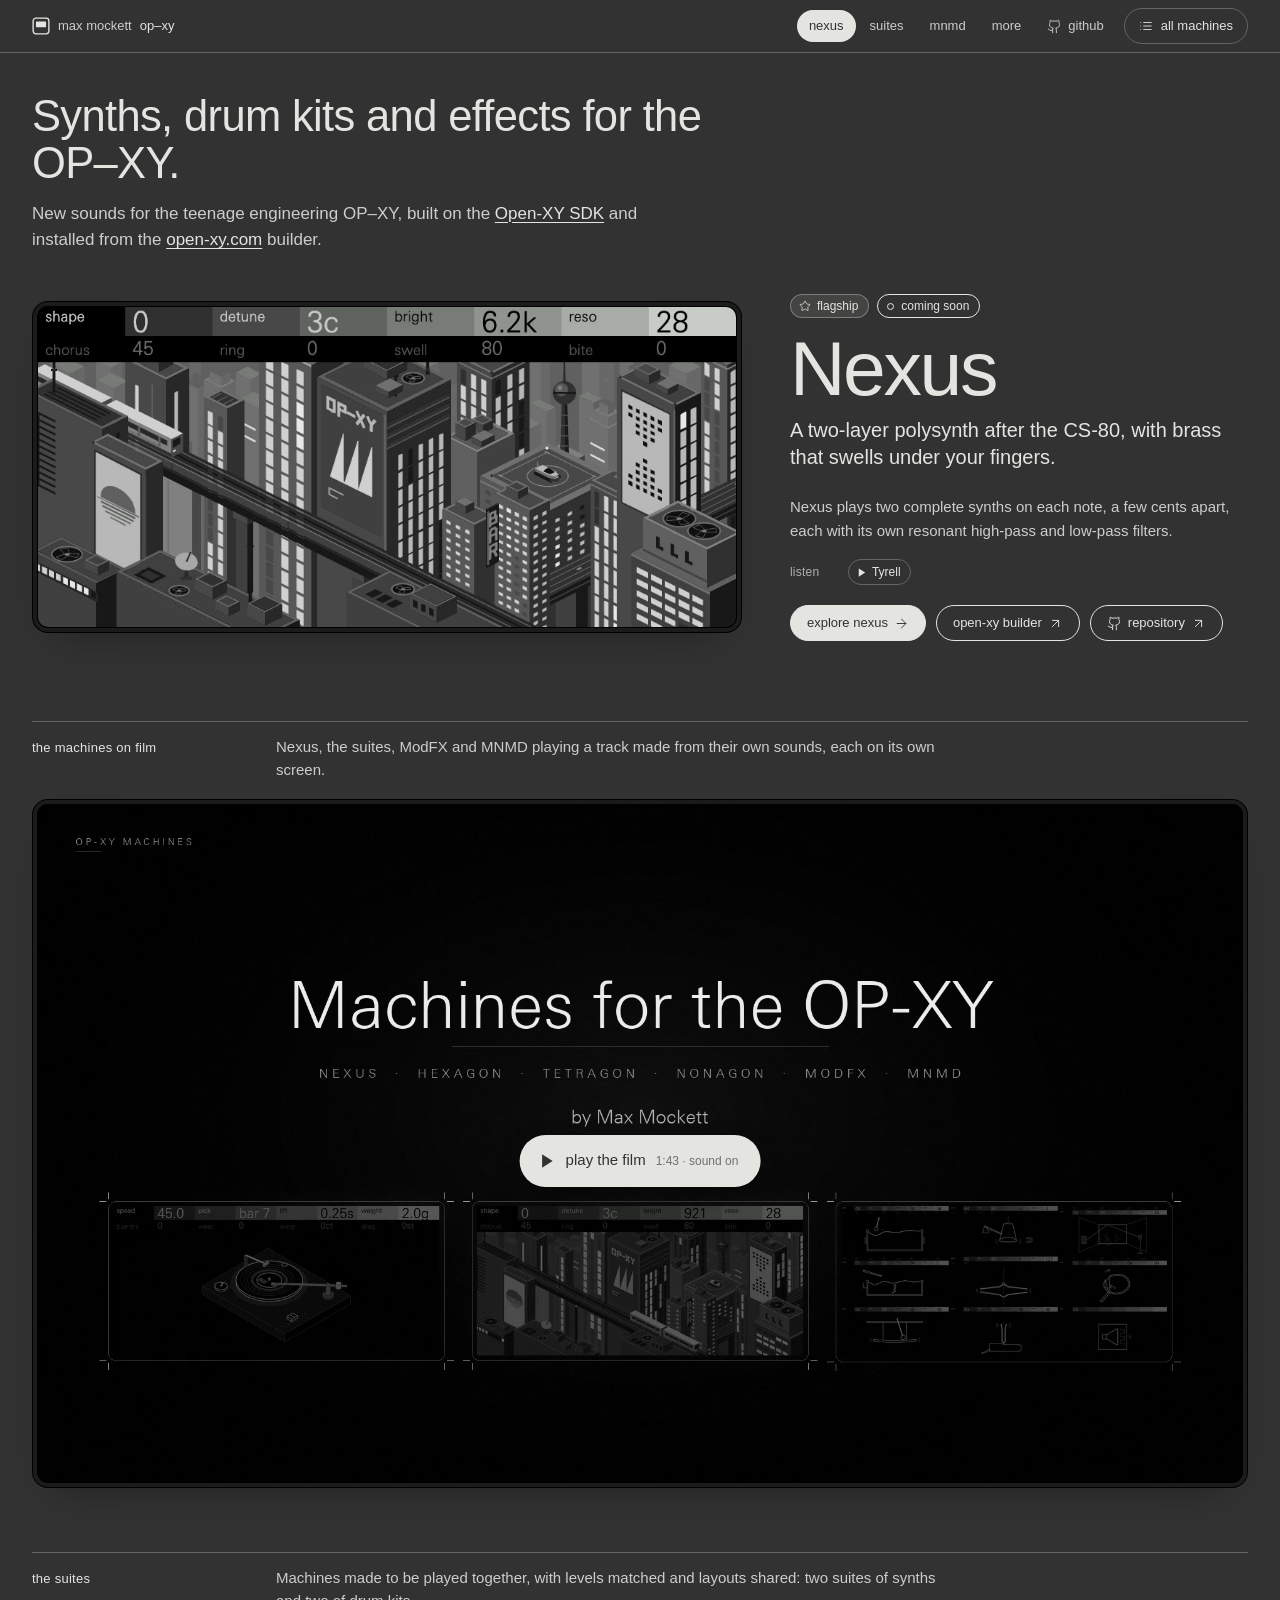
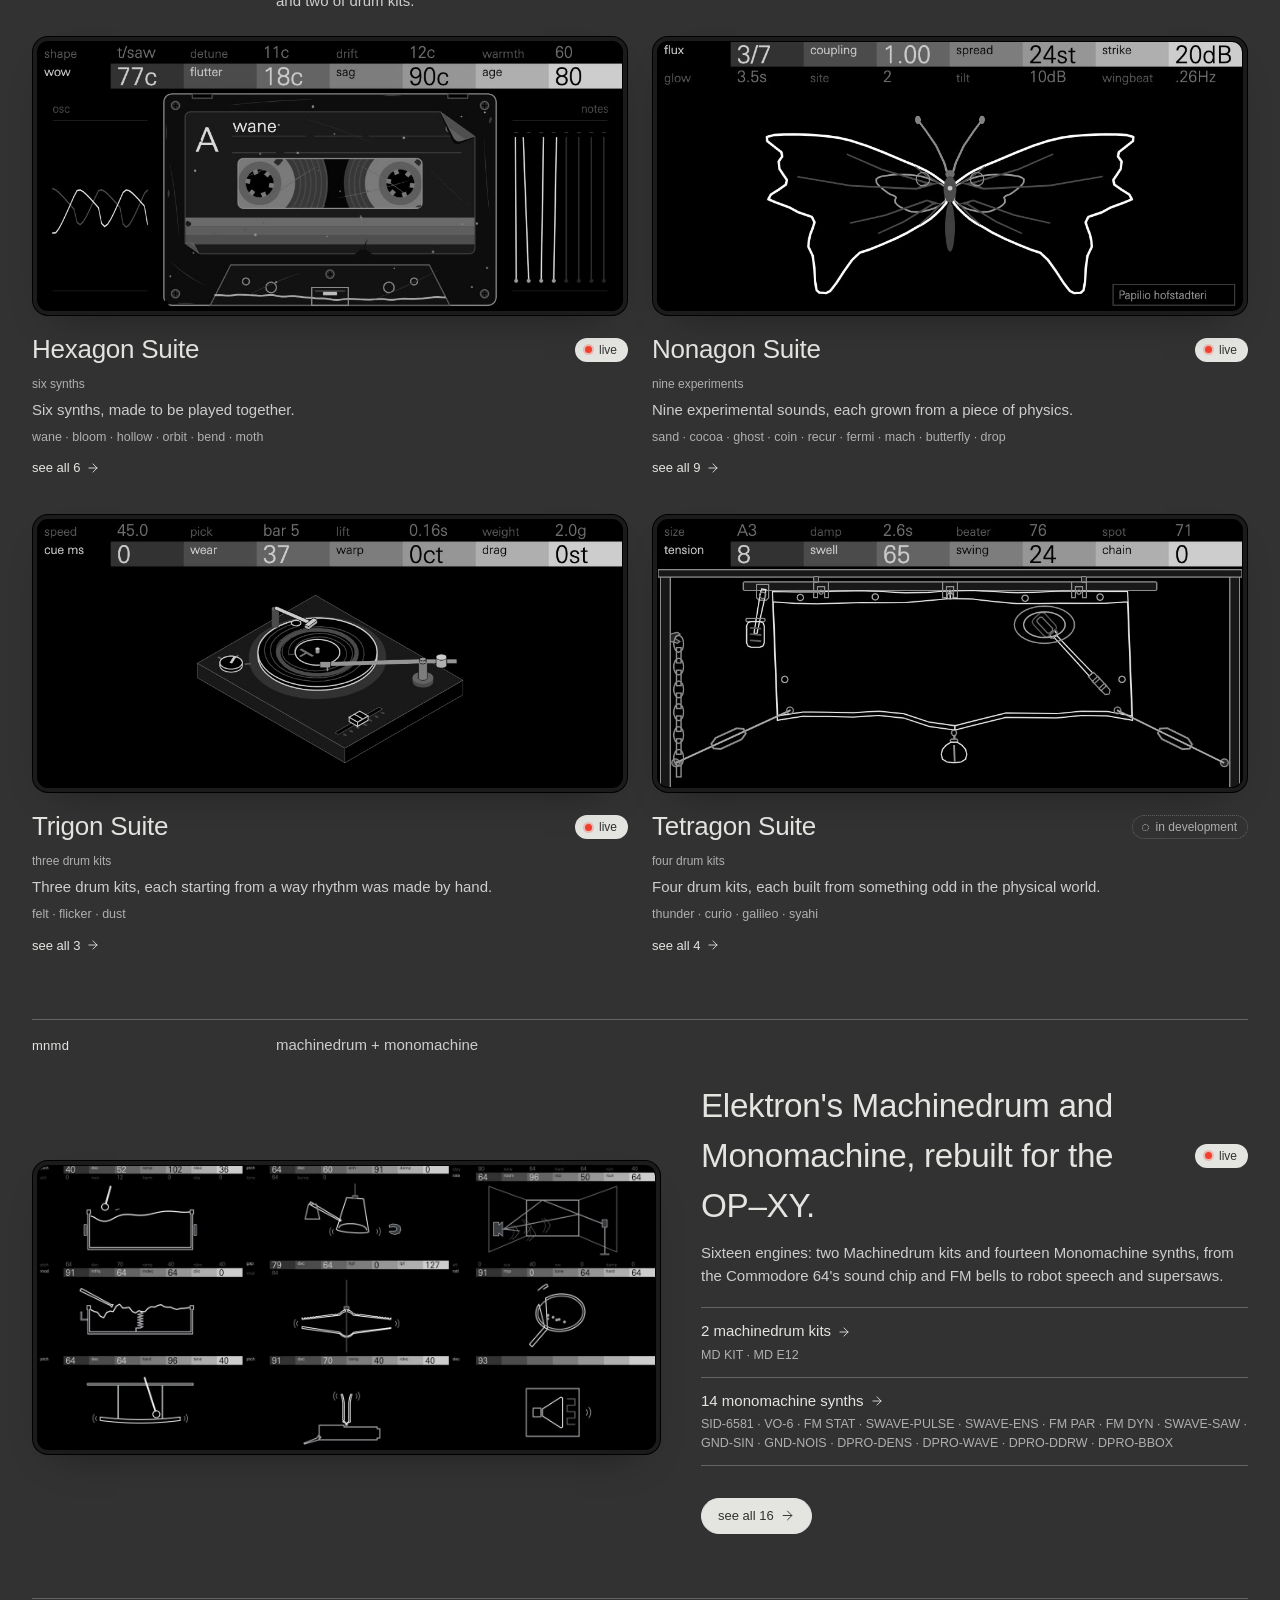
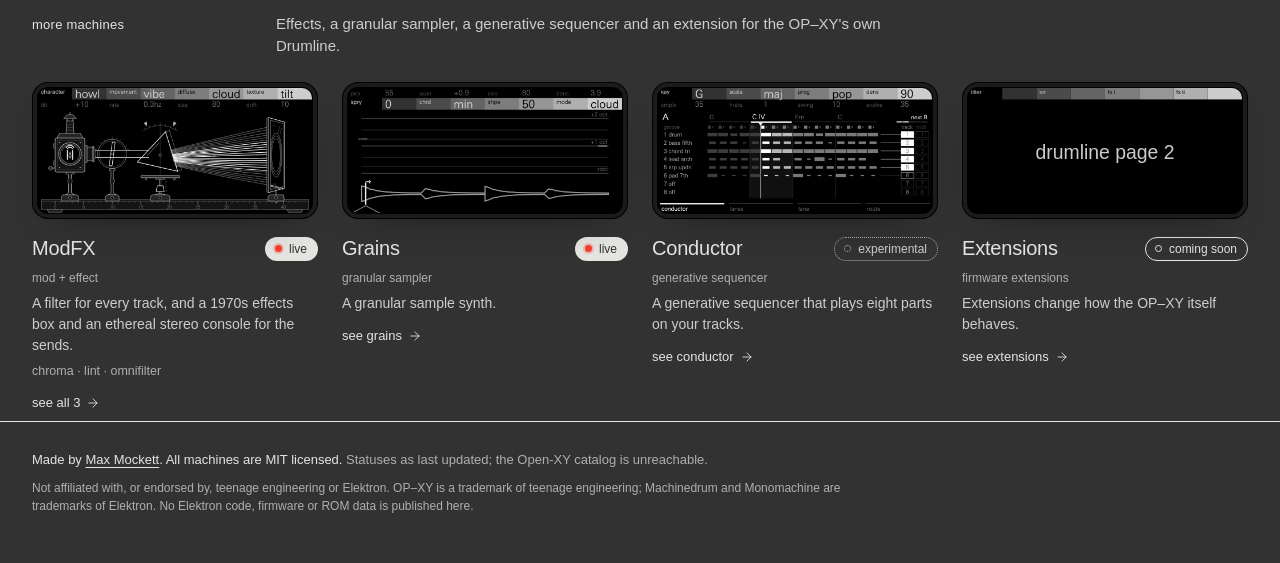
==== commit 4602afe7: "The machines' new film on the home, after Nexus The film is now 1:43 and has Nexus, Hexagon, Tetrago" ====
--- a/index.html
+++ b/index.html
@@ -11,6 +11,8 @@
 <meta property="og:title" content="OP–XY machines · Max Mockett">
 <meta property="og:description" content="Nexus, a two-layer polysynth after the CS-80; the Hexagon, Nonagon, Trigon and Tetragon suites; MNMD; and ModFX, Grains and Conductor: synths, drum kits and effects for the OP–XY.">
 <meta property="og:image" content="https://mmockett.github.io/OP-XY/assets/media/nexus/nexus.jpg">
+<meta property="og:video" content="https://mmockett.github.io/OP-XY/assets/media/machines/machines.mp4">
+<meta property="og:video:type" content="video/mp4">
 <meta property="og:url" content="https://mmockett.github.io/OP-XY/">
 <meta name="twitter:card" content="summary_large_image">
 <link rel="icon" href="assets/icon.svg" type="image/svg+xml">
--- a/style.css
+++ b/style.css
@@ -118,6 +118,24 @@
   .show-copy { margin-top: 0; gap: 24px; }
   .showcase h2 { font-size: clamp(56px, 6vw, 96px); }
 }
+
+/* the machines' film: 16:9, the poster until it plays, then the browser's controls */
+.screen-film { aspect-ratio: 16 / 9; margin: 6px; }
+.screen-film video { object-fit: contain; background: #000; }
+.screen-film video:not([controls]) { cursor: pointer; }
+/* Centred in the poster's gap between its title and its three screens. */
+.film-play { all: unset; box-sizing: border-box; position: absolute; left: 50%; top: 52.5%; transform: translate(-50%, -50%);
+  display: inline-flex; align-items: center; gap: 10px; height: 52px; padding: 0 22px 0 18px; border-radius: 999px;
+  background: var(--ink); color: var(--body); font-size: 15px; cursor: pointer; white-space: nowrap;
+  box-shadow: 0 10px 30px -10px rgba(0,0,0,.6); transition: background .15s; }
+.film-play:hover { background: var(--ink-2); }
+.film-play:focus-visible { outline: 2px solid var(--ink); outline-offset: 3px; }
+.film-play .i { width: 18px; height: 18px; fill: currentColor; stroke: none; }
+.film-play small { font-size: 12px; opacity: .65; }
+.film-play[hidden] { display: none; }
+/* A phone: smaller, at the foot of the screen, under the poster's title. */
+@media (max-width: 600px) { .film-play { top: auto; bottom: 8px; transform: translateX(-50%); height: 34px; padding: 0 14px 0 12px; font-size: 13px; gap: 7px; }
+  .film-play .i { width: 14px; height: 14px; } .film-play small { font-size: 11px; } }
 
 /* the shelves: a heading, then a tile per project */
 .shelf { padding-top: 56px; padding-bottom: 8px; }
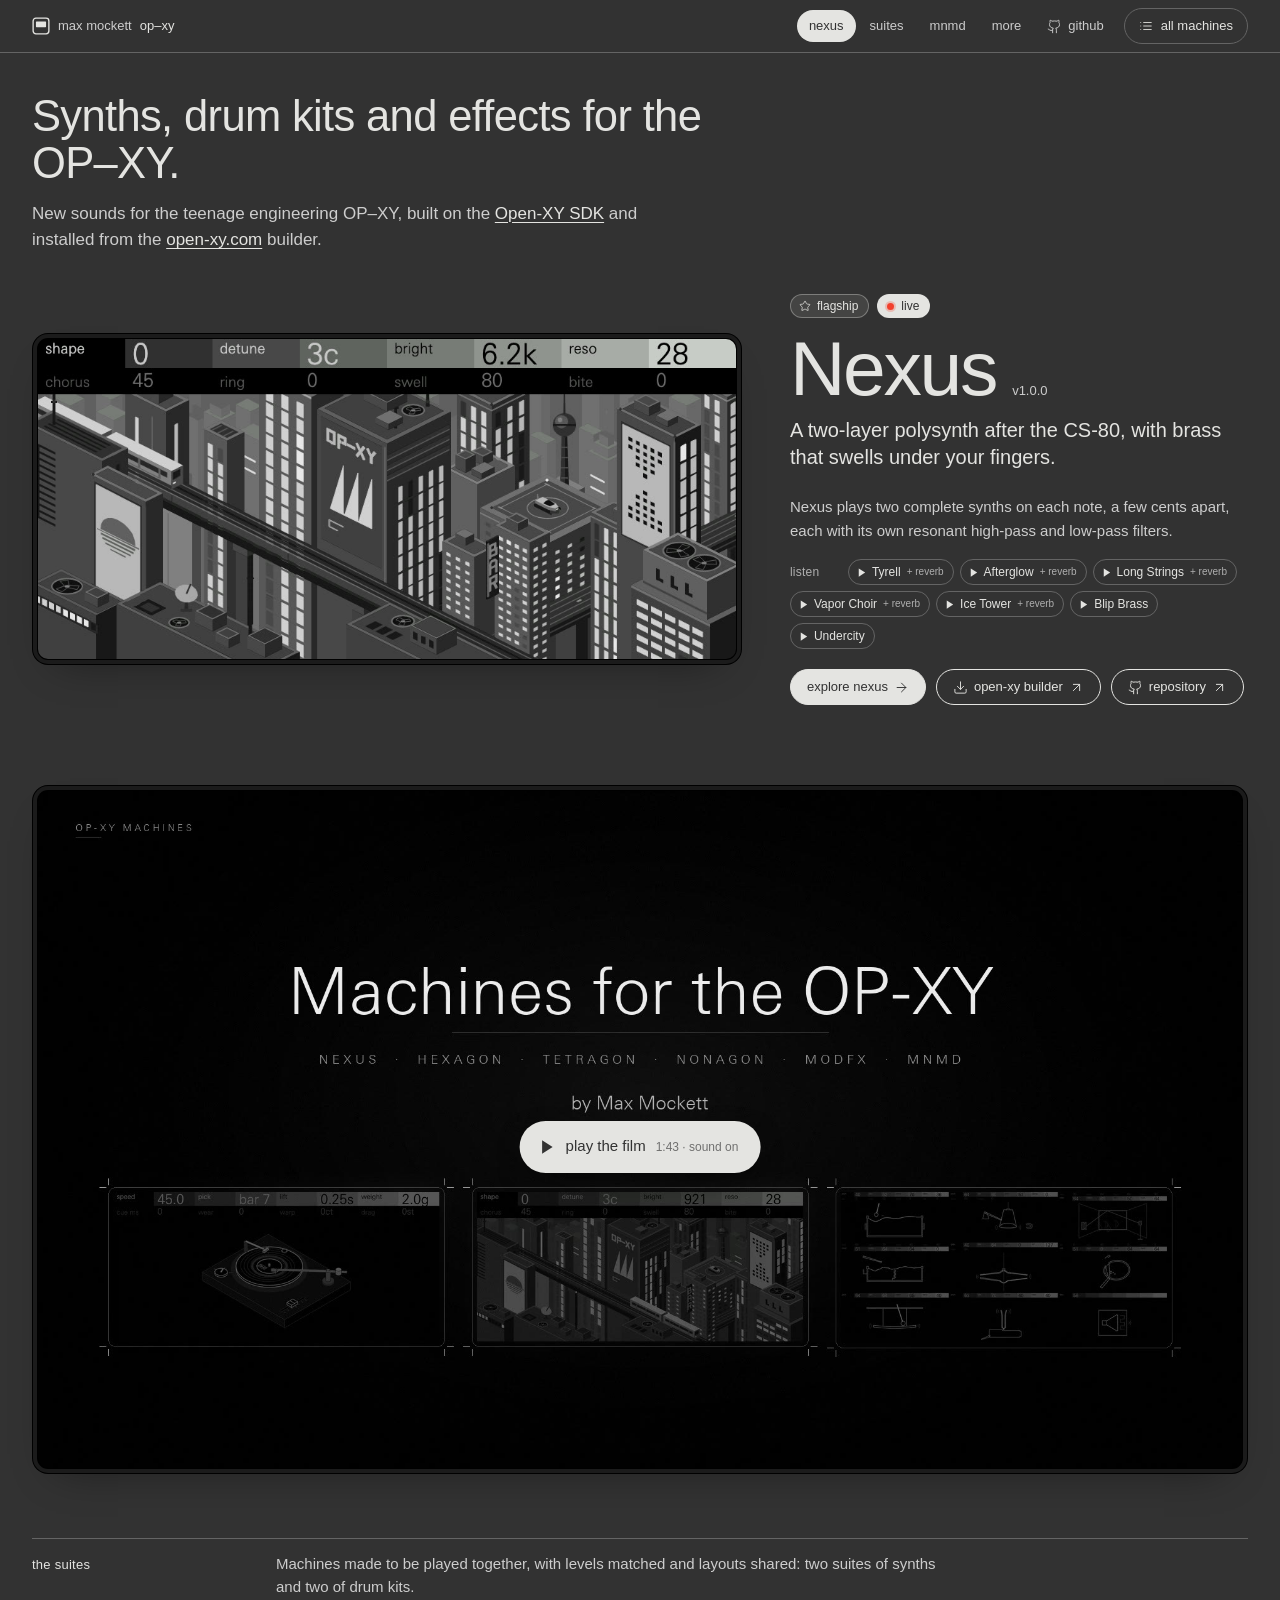
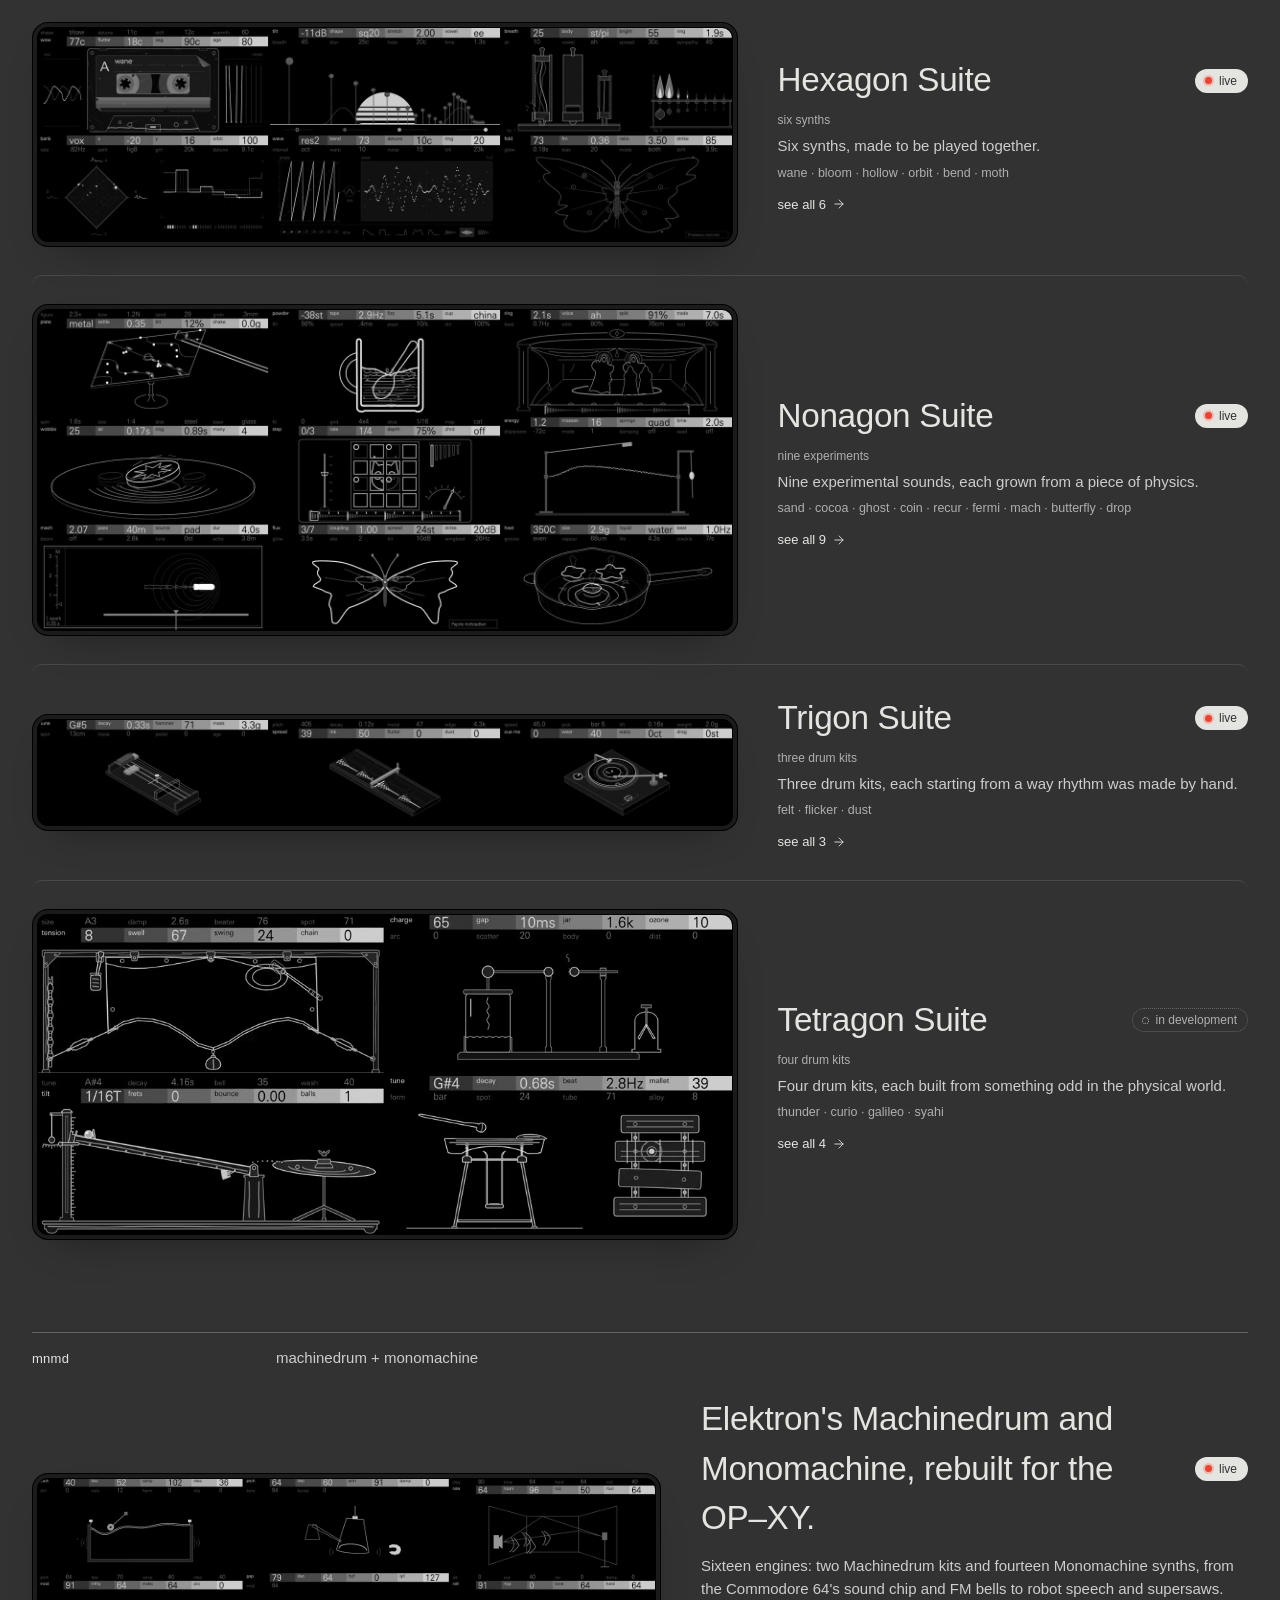
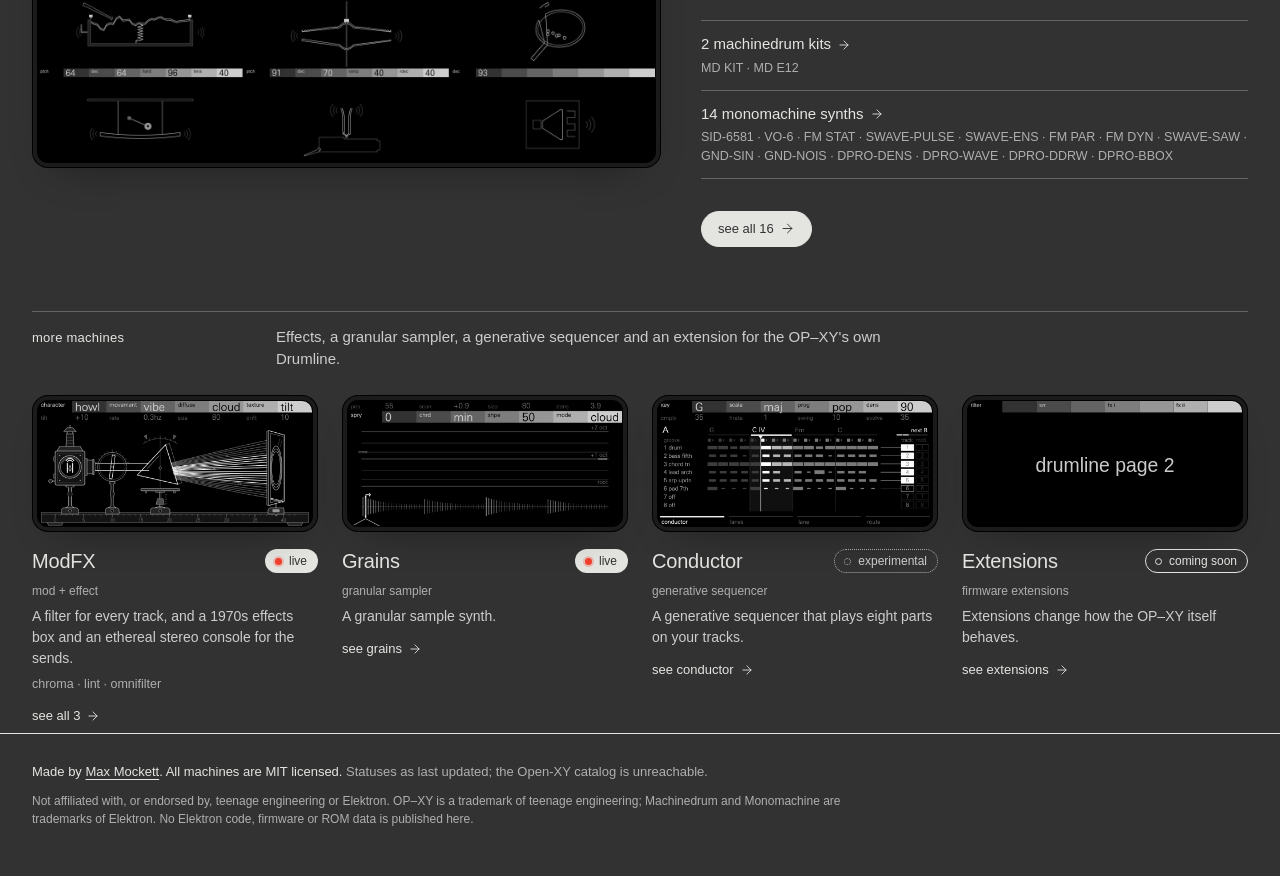
==== commit 342defa9: "Embeds show the current film: a 720p copy at a new address, its poster as the image Discord and othe" ====
--- a/index.html
+++ b/index.html
@@ -10,11 +10,17 @@
 <meta property="og:type" content="website">
 <meta property="og:title" content="OP–XY machines · Max Mockett">
 <meta property="og:description" content="Nexus, a two-layer polysynth after the CS-80; the Hexagon, Nonagon, Trigon and Tetragon suites; MNMD; and ModFX, Grains and Conductor: synths, drum kits and effects for the OP–XY.">
-<meta property="og:image" content="https://mmockett.github.io/OP-XY/assets/media/nexus/nexus.jpg">
-<meta property="og:video" content="https://mmockett.github.io/OP-XY/assets/media/machines/machines.mp4">
+<meta property="og:image" content="https://mmockett.github.io/OP-XY/assets/media/machines/machines.jpg?v=2026-11-13">
+<meta property="og:image:width" content="1920">
+<meta property="og:image:height" content="1080">
+<meta property="og:video" content="https://mmockett.github.io/OP-XY/assets/media/machines/machines-embed-2026-11-13.mp4">
+<meta property="og:video:secure_url" content="https://mmockett.github.io/OP-XY/assets/media/machines/machines-embed-2026-11-13.mp4">
 <meta property="og:video:type" content="video/mp4">
+<meta property="og:video:width" content="1280">
+<meta property="og:video:height" content="720">
 <meta property="og:url" content="https://mmockett.github.io/OP-XY/">
 <meta name="twitter:card" content="summary_large_image">
+<meta name="twitter:image" content="https://mmockett.github.io/OP-XY/assets/media/machines/machines.jpg?v=2026-11-13">
 <link rel="icon" href="assets/icon.svg" type="image/svg+xml">
 <link rel="stylesheet" href="style.css">
 <script src="data.js" defer></script>
--- a/style.css
+++ b/style.css
@@ -121,6 +121,7 @@
 
 /* the machines' film: 16:9, the poster until it plays, then the browser's controls */
 .screen-film { aspect-ratio: 16 / 9; margin: 6px; }
+.film-shelf { padding-top: 40px; }
 .screen-film video { object-fit: contain; background: #000; }
 .screen-film video:not([controls]) { cursor: pointer; }
 /* Centred in the poster's gap between its title and its three screens. */
@@ -144,7 +145,14 @@
 .shelf-h p { font-size: 15px; color: var(--ink-2); max-width: 44em; }
 @media (min-width: 900px) { .shelf-h { grid-template-columns: 220px minmax(0, 1fr); align-items: baseline; gap: 24px; } }
 .tiles { display: grid; gap: 36px 24px; grid-template-columns: minmax(0, 1fr); }
-@media (min-width: 640px) { .tiles.two, .tiles.four { grid-template-columns: repeat(2, minmax(0, 1fr)); } }
+@media (min-width: 640px) { .tiles.four { grid-template-columns: repeat(2, minmax(0, 1fr)); } }
+/* The suites: a row each, the grid of screens beside the words. */
+.tiles.rows { gap: 40px; }
+@media (min-width: 900px) {
+  .tiles.rows { gap: 0; }
+  .tile.row { grid-template-columns: minmax(0, 1.5fr) minmax(0, 1fr); gap: 40px; align-items: center; padding: 28px 0; border-top: 1px solid rgba(100, 100, 100, .45); }
+  .tile.row:first-child { border-top: 0; padding-top: 0; }
+}
 @media (min-width: 1100px) { .tiles.four { grid-template-columns: repeat(4, minmax(0, 1fr)); } }
 .tile { display: grid; gap: 14px; align-content: start; text-decoration: none; color: inherit; border-radius: var(--r); }
 .tile-screen { display: block; aspect-ratio: 480 / 220; margin: 6px; }
@@ -154,6 +162,7 @@
 .tile-h { display: flex; align-items: center; justify-content: space-between; gap: 12px; }
 .tile-h h3 { font-size: 26px; font-weight: 300; letter-spacing: -.01em; }
 .tile.small .tile-h h3 { font-size: 20px; font-weight: 400; }
+.tile.row .tile-h h3 { font-size: clamp(26px, 2.6vw, 34px); }
 .tile-kicker { font-size: 12px; color: var(--ink-3); text-transform: lowercase; }
 .tile-tag { font-size: 15px; line-height: 1.5; color: var(--ink-2); max-width: 36em; }
 .tile.small .tile-tag { font-size: 14px; }
@@ -305,6 +314,7 @@
 .snd { all: unset; cursor: pointer; position: relative; overflow: hidden; display: inline-flex; align-items: center; gap: 5px;
   font-size: 12px; line-height: 1; padding: 6px 9px 6px 7px; border: 1px solid var(--rule); border-radius: 999px; color: var(--ink); }
 .snd .i { width: 11px; height: 11px; fill: currentColor; stroke: none; }
+.snd .fx { font-size: 10px; color: var(--ink-3); margin-left: 1px; }
 .snd::after { content: ""; position: absolute; left: 0; bottom: 0; height: 2px; width: var(--done, 0%); background: var(--ink); }
 .snd:hover { border-color: var(--ink-3); }
 .snd[aria-pressed="true"] { border-color: var(--ink); }
